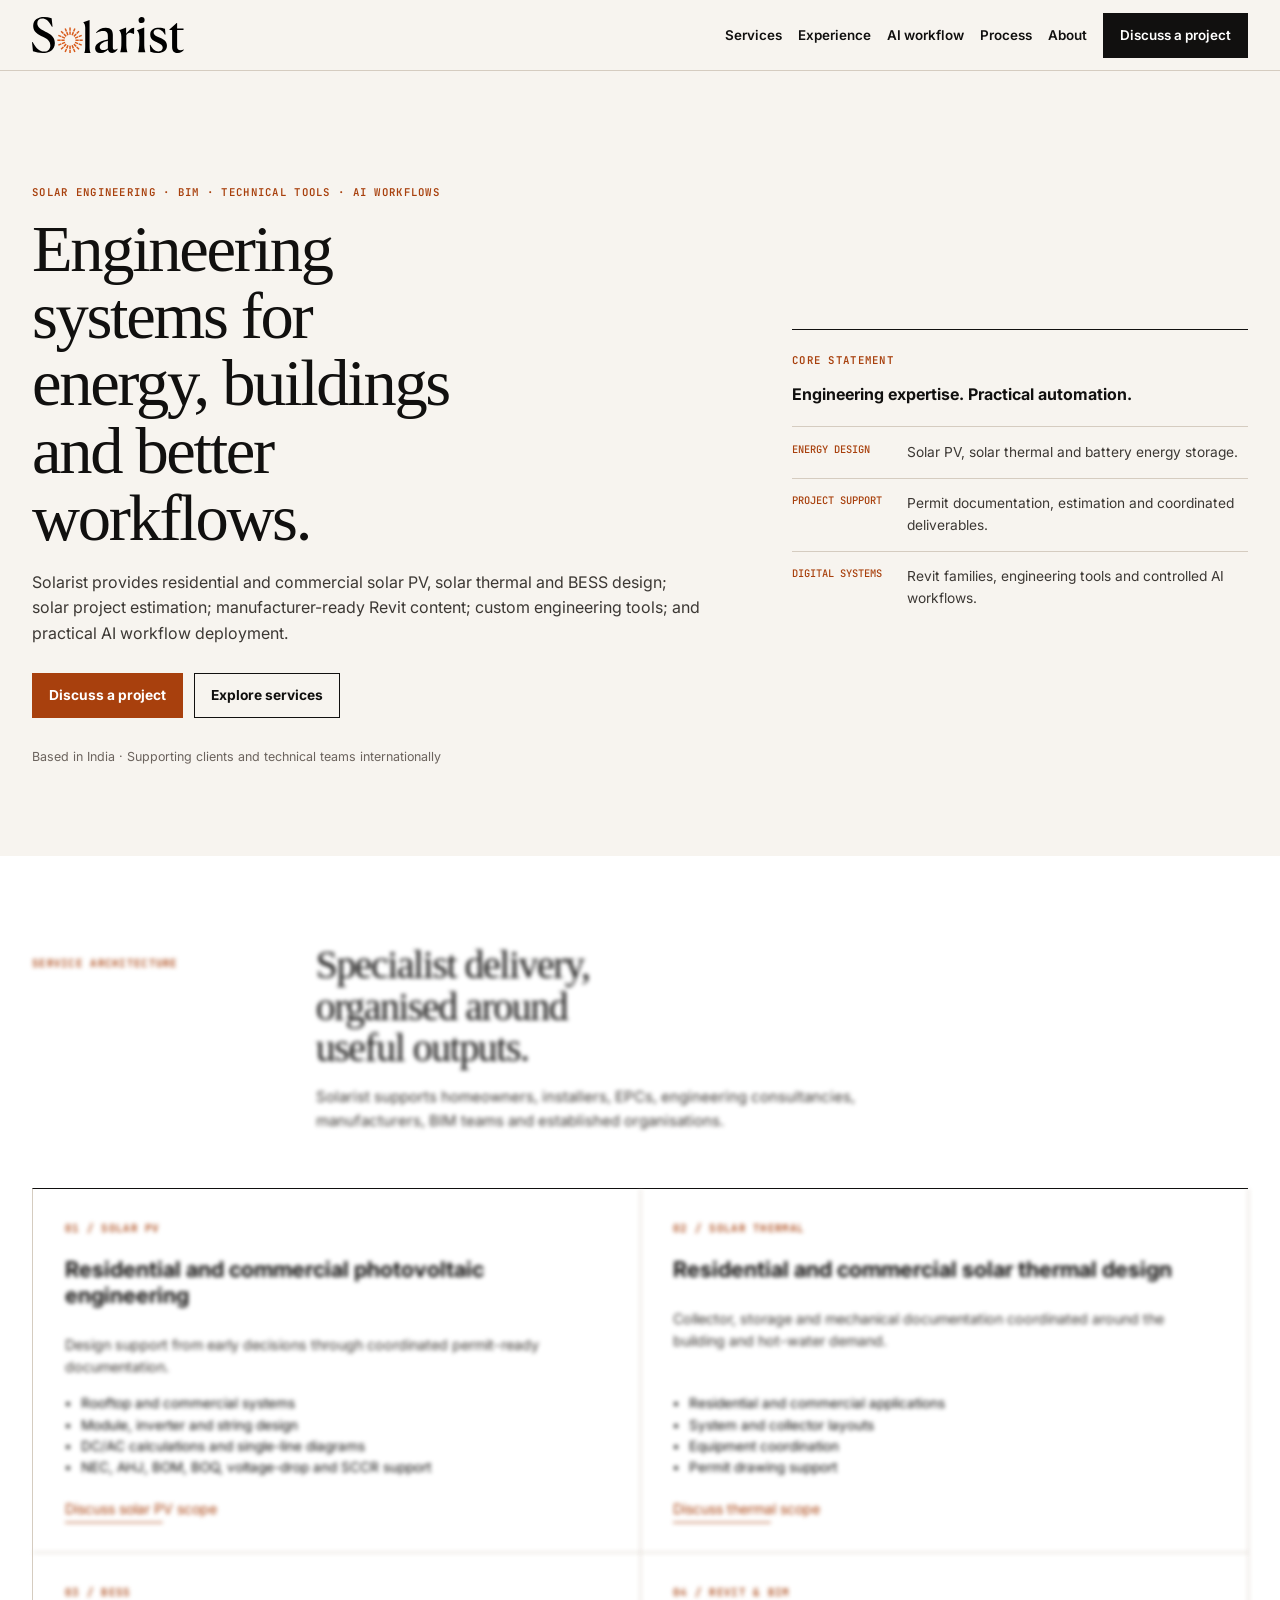
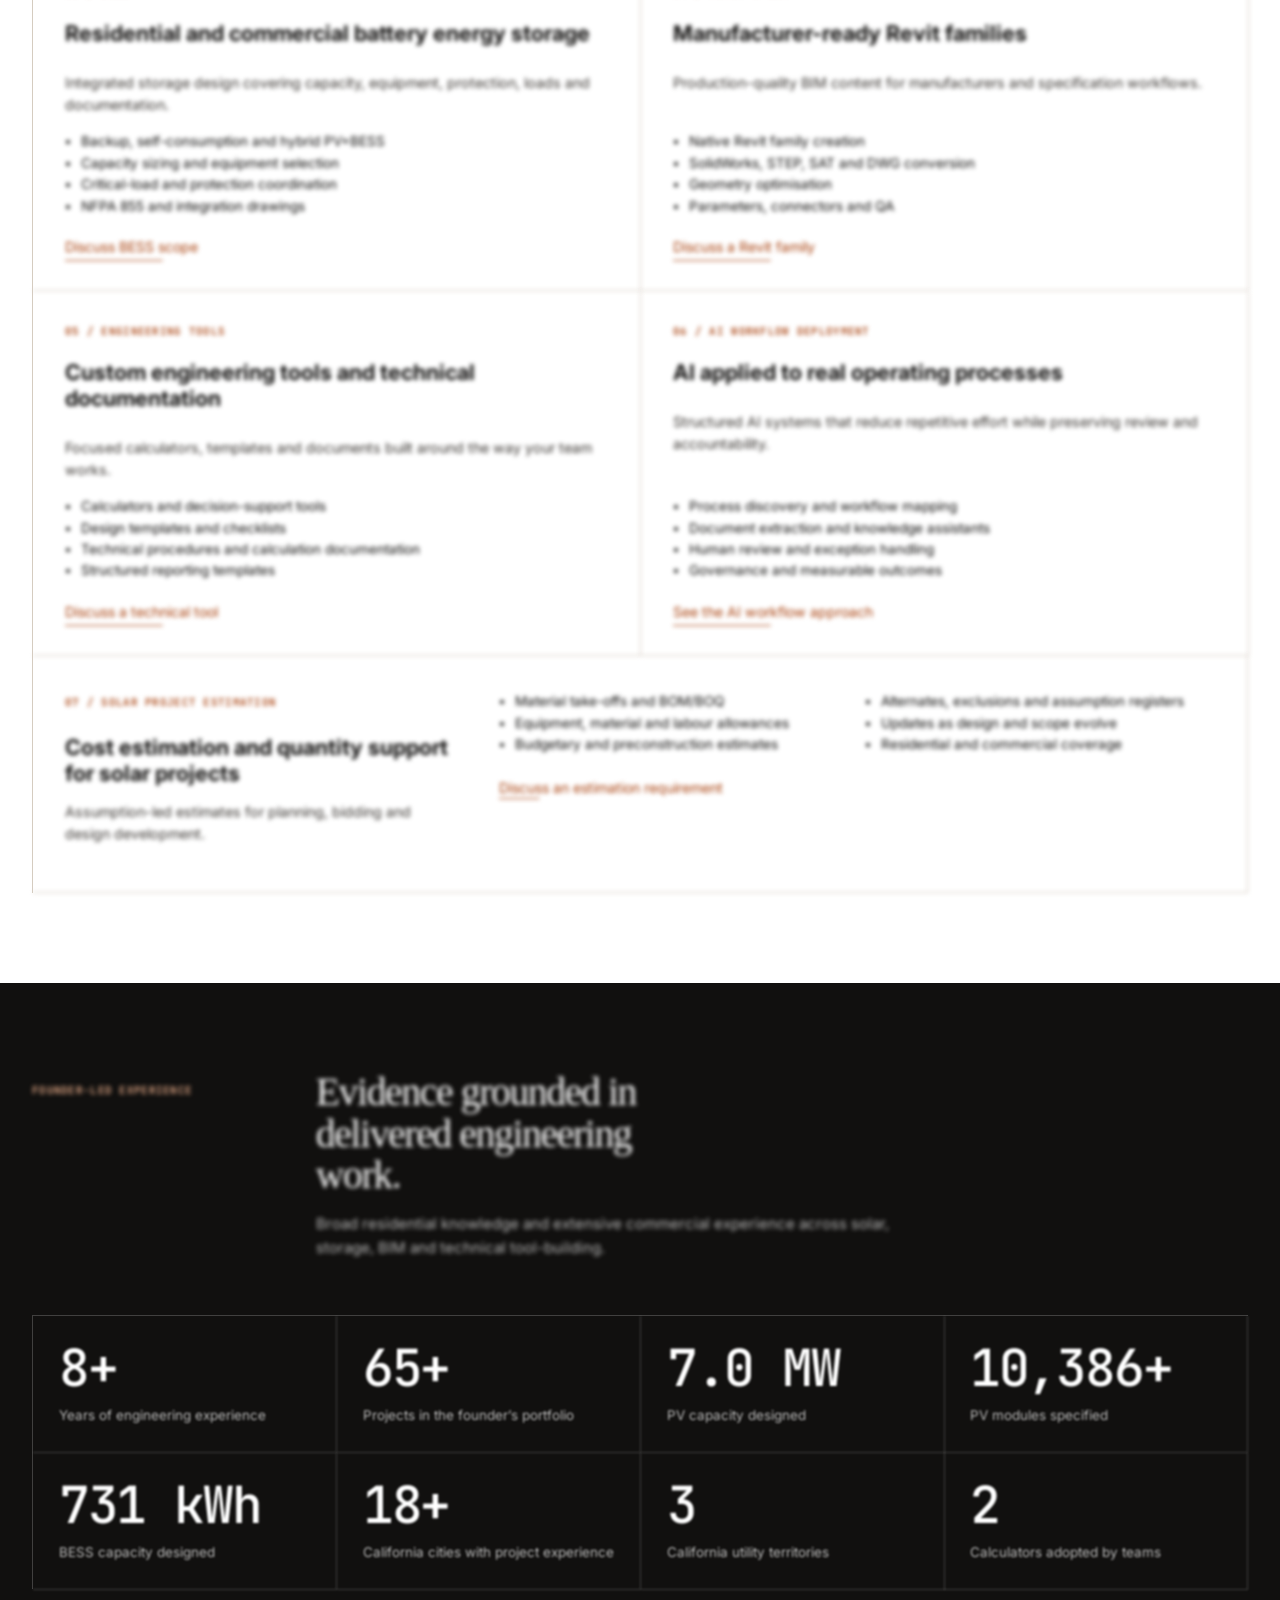
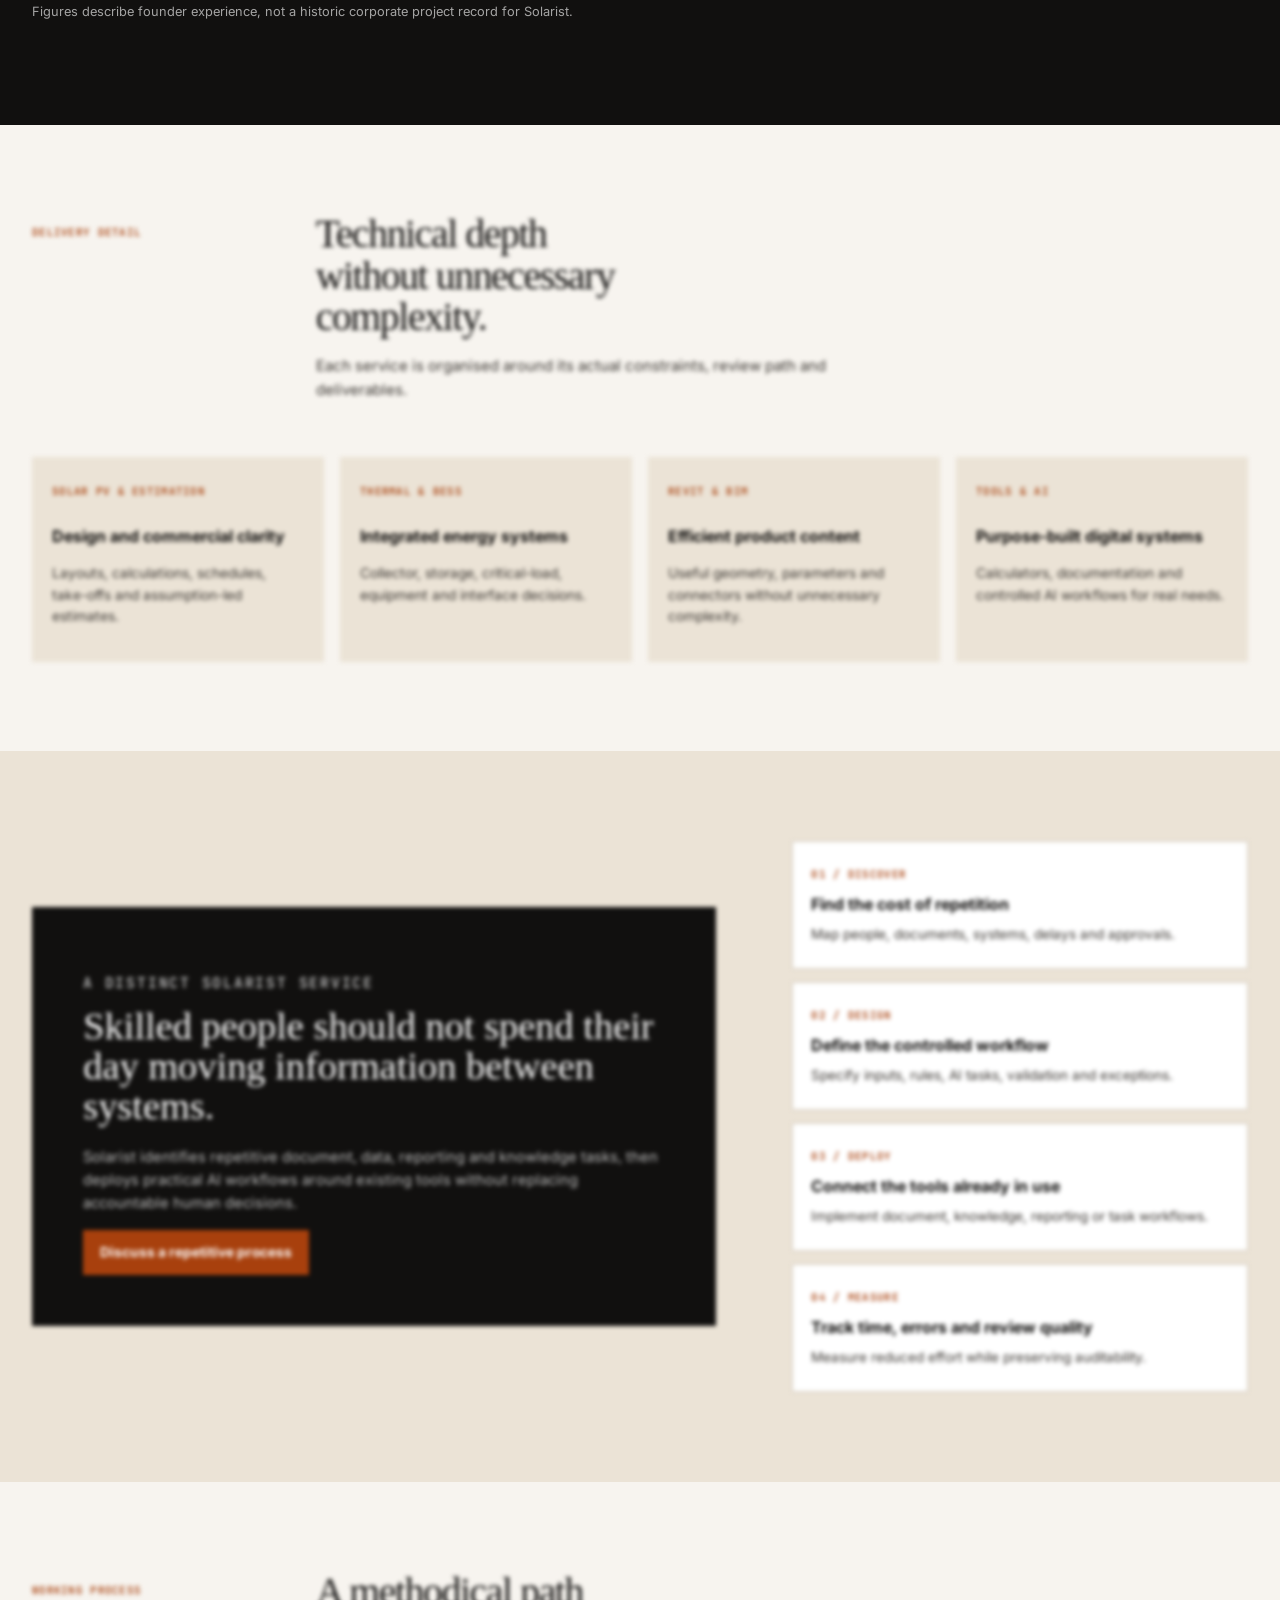
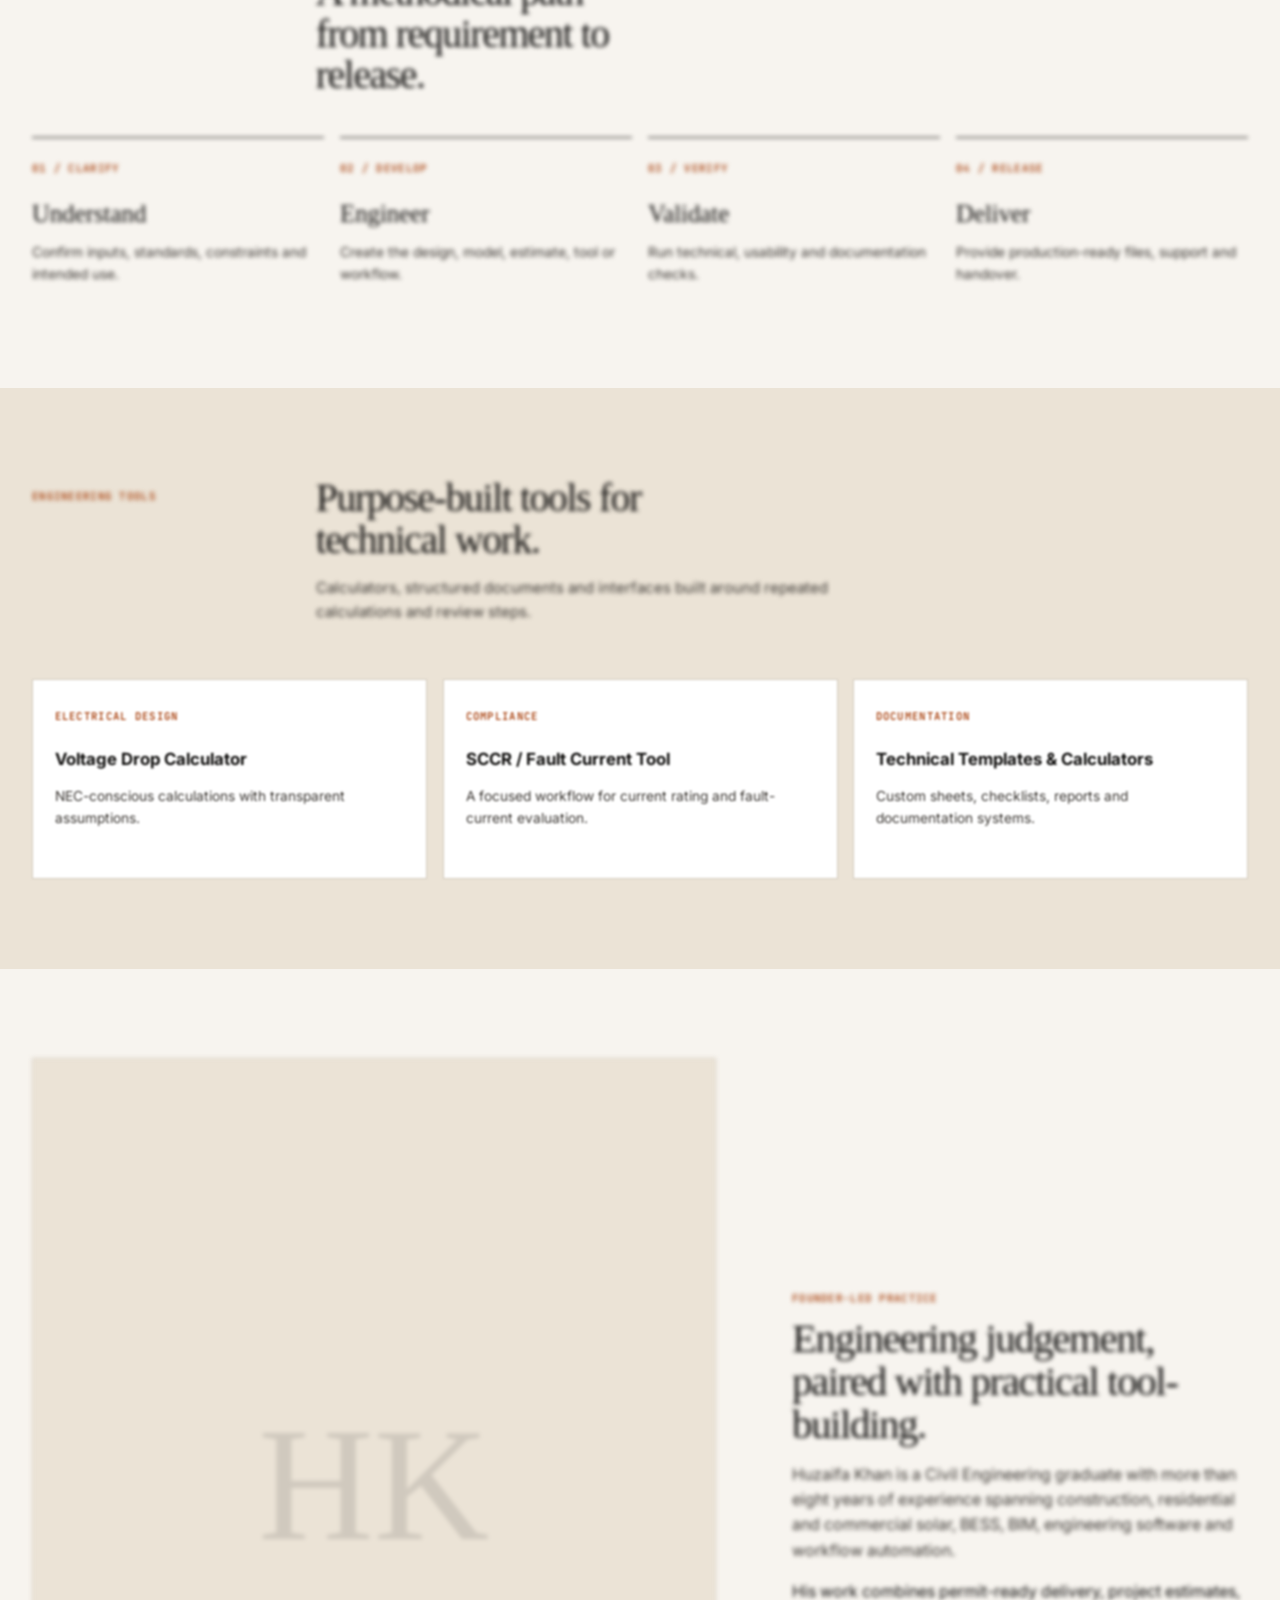
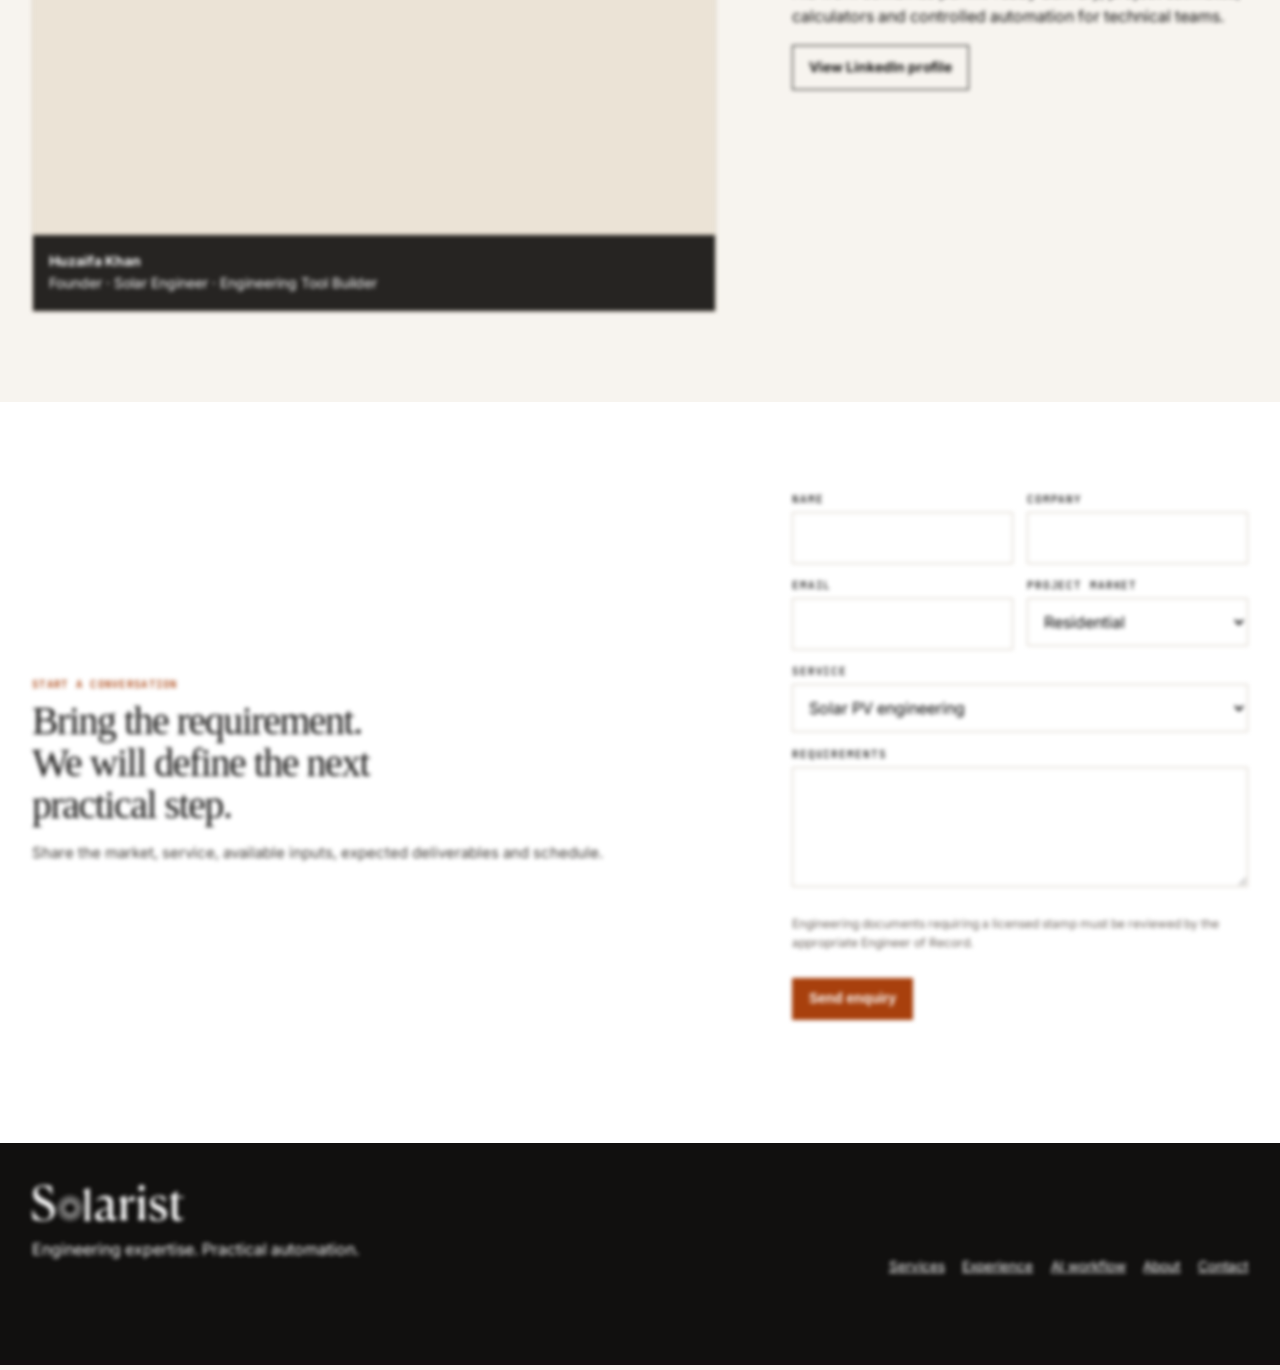
==== index.html @ 1d542c6d "Replace FormSubmit with Google Apps Script mail and logging" ====
<!doctype html><html lang="en"><head><meta charset="utf-8"><meta name="viewport" content="width=device-width,initial-scale=1"><title>Solarist | Solar, BESS, Revit, estimation and AI workflows</title><meta name="description" content="Solar PV, solar thermal and BESS design; solar project estimation; Revit families; engineering tools; and practical AI workflow deployment."><meta name="theme-color" content="#11100f"><link rel="canonical" href="https://solarist.in/"><link rel="icon" href="brand/volume-02/assets/Solarist_Symbol_Micro.svg" type="image/svg+xml"><link rel="stylesheet" href="brand/volume-02/tokens/solarist-tokens.css"><link rel="preconnect" href="https://fonts.googleapis.com"><link rel="preconnect" href="https://fonts.gstatic.com" crossorigin><link href="https://fonts.googleapis.com/css2?family=Inter:wght@400;500;600;700&family=JetBrains+Mono:wght@400;500;600&display=swap" rel="stylesheet"><style>
*{box-sizing:border-box}html{scroll-behavior:smooth;scroll-padding-top:5rem}body{margin:0;background:var(--sol-surface-page);color:var(--sol-text-primary);font:16px/1.58 var(--sol-font-body);-webkit-font-smoothing:antialiased}a{color:inherit}img{display:block;max-width:100%}.shell{width:min(76rem,calc(100% - 3rem));margin:auto}.skip{position:fixed;top:-5rem;left:1rem;background:#11100f;color:#fff;padding:.7rem 1rem;z-index:999}.skip:focus{top:1rem}.site-header{position:sticky;top:0;z-index:10;background:rgb(247 244 239/.95);backdrop-filter:blur(10px);border-bottom:1px solid var(--sol-border-subtle)}.nav{min-height:4.4rem;display:flex;align-items:center;justify-content:space-between;gap:1rem}.brand img,.footer-logo{width:9.5rem}.nav-links{display:flex;align-items:center;gap:1rem}.nav-links a{text-decoration:none;font-size:.84rem;font-weight:600}.menu{display:none;background:transparent;border:1px solid var(--sol-border-subtle);padding:.55rem .8rem}.button{display:inline-flex;align-items:center;justify-content:center;min-height:2.6rem;padding:.67rem 1rem;border:1px solid #11100f;text-decoration:none;font-size:.86rem;font-weight:700}.primary{background:#11100f;color:#fff}.accent{background:var(--sol-action-accent);border-color:var(--sol-action-accent);color:#fff}.eyebrow,.kicker,.meta{font:600 .67rem var(--sol-font-data);letter-spacing:.12em;text-transform:uppercase;color:var(--sol-text-accent)}h1,.title,.display{font-family:var(--sol-font-display);font-weight:400;letter-spacing:-.035em}.hero{padding:clamp(4.8rem,8vw,7rem) 0 clamp(3.8rem,6vw,5.5rem)}.grid2{display:grid;grid-template-columns:1.2fr .8fr;gap:clamp(2.5rem,6vw,5.5rem);align-items:center}h1{font-size:clamp(2.6rem,5.2vw,4.2rem);line-height:1.01;max-width:13ch;margin:1rem 0 1.2rem}.lead{font-size:clamp(1rem,1.2vw,1.12rem);color:var(--sol-text-secondary);max-width:67ch}.actions{display:flex;gap:.7rem;flex-wrap:wrap;margin-top:1.7rem}.location{margin-top:1.8rem;color:var(--sol-text-muted);font-size:.78rem}.hero-note{border-top:1px solid #11100f;padding-top:1rem}.hero-note>strong{display:block;margin:.65rem 0 1.2rem}.cap-row{display:grid;grid-template-columns:6.2rem 1fr;gap:1rem;padding:.9rem 0;border-top:1px solid var(--sol-border-subtle)}.cap-row span{font:500 .65rem var(--sol-font-data);text-transform:uppercase;color:var(--sol-text-accent)}.cap-row p{margin:0;color:var(--sol-text-secondary);font-size:.86rem}section{padding:clamp(4rem,7vw,6.3rem) 0}.section-head{display:grid;grid-template-columns:.27fr 1fr;gap:2rem;margin-bottom:2.5rem}.title{font-size:clamp(1.9rem,3.1vw,2.65rem);line-height:1.05;max-width:17ch;margin:0}.section-copy{color:var(--sol-text-secondary);max-width:66ch;font-size:.94rem}.services,.contact{background:#fff}.service-grid{display:grid;grid-template-columns:repeat(2,1fr);border-top:1px solid #11100f;border-left:1px solid var(--sol-border-subtle)}.card{padding:clamp(1.4rem,3vw,2rem);border-right:1px solid var(--sol-border-subtle);border-bottom:1px solid var(--sol-border-subtle);display:flex;flex-direction:column;min-height:19rem}.card h3{font-size:clamp(1.12rem,1.7vw,1.35rem);line-height:1.2;margin:1.35rem 0 .7rem}.card p{color:var(--sol-text-secondary);font-size:.89rem}.card ul{padding-left:1rem;margin:auto 0 1.2rem;font-size:.85rem}.wide{grid-column:1/-1;min-height:0;display:grid;grid-template-columns:.7fr 1.3fr;gap:3rem}.wide ul{columns:2;column-gap:2rem;margin:.2rem 0 1.2rem}.text-link{color:var(--sol-text-accent);font-size:.88rem}.proof{background:#11100f;color:#fff}.proof .section-copy{color:rgb(255 255 255/.7)}.proof .kicker{color:#f0b28e}.metrics{display:grid;grid-template-columns:repeat(4,1fr);border-top:1px solid rgb(255 255 255/.2);border-left:1px solid rgb(255 255 255/.2)}.metric{padding:1.6rem;border-right:1px solid rgb(255 255 255/.2);border-bottom:1px solid rgb(255 255 255/.2)}.metric strong{display:block;font:500 clamp(1.8rem,4vw,3.35rem)/1 var(--sol-font-data);font-variant-numeric:tabular-nums;letter-spacing:-.04em}.metric span{display:block;margin-top:.75rem;color:rgb(255 255 255/.7);font-size:.84rem}.proof-note{color:rgb(255 255 255/.62);font-size:.8rem}.four,.process,.tools-grid{display:grid;grid-template-columns:repeat(4,1fr);gap:1rem}.panel{background:var(--sol-surface-warm);padding:1.25rem;min-height:12rem}.panel h3{font-size:1rem;margin:1.35rem 0 .55rem}.panel p,.step p,.tool p{color:var(--sol-text-secondary);font-size:.86rem}.automation{background:var(--sol-surface-warm)}.problem{background:#11100f;color:#fff;padding:clamp(2rem,4vw,3.4rem)}.problem h2{font:400 clamp(1.85rem,3vw,2.55rem)/1.04 var(--sol-font-display);margin:.7rem 0 1.2rem}.problem p{color:rgb(255 255 255/.72);font-size:.92rem}.ai-list{display:grid;gap:.8rem}.ai{background:#fff;border:1px solid var(--sol-border-subtle);padding:1.15rem}.ai h3{font-size:1rem;margin:.4rem 0}.ai p{margin:.3rem 0;color:var(--sol-text-secondary);font-size:.85rem}.step{border-top:1px solid #11100f;padding-top:1rem}.step h3{font:400 1.55rem var(--sol-font-display);margin:1.3rem 0 .4rem}.tools{background:var(--sol-surface-warm)}.tools-grid{grid-template-columns:repeat(3,1fr)}.tool{background:#fff;border:1px solid var(--sol-border-subtle);padding:1.35rem;min-height:12.5rem}.tool h3{font-size:1.05rem;margin:1.2rem 0 .55rem}.portrait{aspect-ratio:4/5;background:var(--sol-surface-warm);border:1px solid var(--sol-border-subtle);position:relative;display:grid;place-items:center}.portrait-mark{font:400 clamp(5rem,14vw,10rem) var(--sol-font-display);color:rgb(17 16 15/.12)}.portrait-overlay{position:absolute;inset:auto 0 0;background:rgb(17 16 15/.9);color:#fff;padding:1rem;font-size:.87rem}.display{font-size:clamp(2rem,3.2vw,2.8rem);line-height:1.05;margin:.75rem 0 1rem}form{display:grid;grid-template-columns:repeat(2,1fr);gap:.9rem}.field{display:flex;flex-direction:column;gap:.4rem}.full{grid-column:1/-1}label{font:500 .68rem var(--sol-font-data);text-transform:uppercase;letter-spacing:.08em}input,select,textarea{font:inherit;width:100%;border:1px solid var(--sol-border-subtle);background:#fff;padding:.75rem}textarea{min-height:7.5rem;resize:vertical}.form-note{grid-column:1/-1;color:var(--sol-text-muted);font-size:.76rem}.submit{grid-column:1/-1;justify-self:start}footer{background:#11100f;color:#fff;padding:2.6rem 0 1.6rem}.footer-grid{display:grid;grid-template-columns:1fr auto;gap:2rem;align-items:end}.footer-logo{filter:brightness(0) invert(1)}.footer-links{display:flex;gap:1.1rem;flex-wrap:wrap;font-size:.85rem}.footer-bottom{display:flex;justify-content:space-between;gap:1rem;flex-wrap:wrap;margin-top:1.6rem;padding-top:1rem;border-top:1px solid rgb(255 255 255/.2);color:rgb(255 255 255/.58);font-size:.76rem}
@media(max-width:64rem){.grid2{grid-template-columns:1fr}.metrics,.four{grid-template-columns:repeat(2,1fr)}}@media(max-width:48rem){.shell{width:calc(100% - 2rem)}.menu{display:block}.nav-links{display:none;position:absolute;top:100%;left:0;right:0;background:var(--sol-surface-page);padding:1rem;flex-direction:column;align-items:stretch;border-bottom:1px solid var(--sol-border-subtle)}.site-header.open .nav-links{display:flex}.hero{padding:4rem 0 3.5rem}h1{font-size:clamp(2.3rem,11vw,3.05rem)}.cap-row{grid-template-columns:1fr;gap:.25rem}section{padding:3.8rem 0}.section-head,.service-grid,.metrics,.four,.process,.tools-grid,form{grid-template-columns:1fr}.section-head{gap:.7rem;margin-bottom:1.8rem}.card{min-height:0}.wide{grid-column:auto;display:flex;gap:0}.wide ul{columns:1}.full,.form-note,.submit{grid-column:auto}.footer-grid{grid-template-columns:1fr}.footer-bottom{display:block}.footer-bottom span{display:block;margin-top:.3rem}}@media(prefers-reduced-motion:reduce){html{scroll-behavior:auto}}
</style><script type="application/ld+json">{"@context":"https://schema.org","@type":"ProfessionalService","name":"Solarist","url":"https://solarist.in/","description":"Solar PV, solar thermal and BESS engineering; solar project estimation; Revit content; engineering tools; and AI workflow deployment.","founder":{"@type":"Person","name":"Huzaifa Khan"},"areaServed":"International"}</script>
<style id="solarist-motion-v1">
:root{
  --sol-motion-duration:760ms;
  --sol-motion-distance:30px;
  --sol-motion-ease:cubic-bezier(.2,.72,.28,1);
}
.motion-reveal{
  opacity:0;
  transform:translate3d(0,var(--sol-motion-distance),0);
  filter:blur(2px);
  transition:
    opacity var(--sol-motion-duration) var(--sol-motion-ease),
    transform var(--sol-motion-duration) var(--sol-motion-ease),
    filter calc(var(--sol-motion-duration) * .8) var(--sol-motion-ease);
  transition-delay:calc(var(--motion-index,0) * 65ms);
  will-change:opacity,transform,filter;
}
.motion-reveal[data-motion="left"]{transform:translate3d(calc(var(--sol-motion-distance) * -1),0,0)}
.motion-reveal[data-motion="right"]{transform:translate3d(var(--sol-motion-distance),0,0)}
.motion-reveal[data-motion="scale"]{transform:scale(.965);filter:blur(1px)}
.motion-reveal[data-motion="fade"]{transform:none;filter:none}
.motion-reveal.is-inview{opacity:1;transform:none;filter:none}

.site-header{
  transition:background-color 320ms ease,border-color 320ms ease,box-shadow 320ms ease;
}
.site-header.is-scrolled{
  background:rgb(247 244 239/.985);
  box-shadow:0 10px 30px rgb(17 16 15/.055);
}

.card,.panel,.ai,.step,.tool,.metric,.hero-note,.portrait{
  transition:
    transform 360ms var(--sol-motion-ease),
    box-shadow 360ms var(--sol-motion-ease),
    border-color 360ms ease,
    background-color 360ms ease;
}
.card,.panel,.ai,.tool,.portrait{position:relative;overflow:hidden}
.card::before,.panel::before,.ai::before,.tool::before{
  content:"";
  position:absolute;
  top:0;left:0;
  width:100%;height:2px;
  background:var(--sol-action-accent);
  transform:scaleX(0);
  transform-origin:left;
  transition:transform 360ms var(--sol-motion-ease);
}

.button{
  transition:transform 220ms ease,box-shadow 220ms ease,background-color 220ms ease,border-color 220ms ease;
}
.text-link{
  position:relative;
  text-decoration:none;
}
.text-link::after{
  content:"";
  position:absolute;
  left:0;bottom:-.18rem;
  width:100%;height:1px;
  background:currentColor;
  transform:scaleX(.18);
  transform-origin:left;
  transition:transform 260ms ease;
}

.portrait-overlay{
  transition:transform 420ms var(--sol-motion-ease),background-color 320ms ease;
}

@media (hover:hover) and (pointer:fine){
  .card:hover,.panel:hover,.ai:hover,.tool:hover{
    transform:translateY(-6px);
    box-shadow:0 18px 44px rgb(17 16 15/.09);
    border-color:rgb(168 64 13/.35);
  }
  .metric:hover{transform:translateY(-4px);background:rgb(255 255 255/.035)}
  .card:hover::before,.panel:hover::before,.ai:hover::before,.tool:hover::before{transform:scaleX(1)}
  .button:hover{transform:translateY(-2px);box-shadow:0 10px 24px rgb(17 16 15/.12)}
  .text-link:hover::after{transform:scaleX(1)}
  .portrait:hover .portrait-overlay{transform:translateY(-4px);background:rgb(17 16 15/.96)}
}

@media (max-width:48rem){
  :root{
    --sol-motion-duration:620ms;
    --sol-motion-distance:18px;
  }
  .motion-reveal{transition-delay:calc(var(--motion-index,0) * 38ms);filter:none}
  .card,.panel,.ai,.tool,.metric{will-change:auto}
}

@media (prefers-reduced-motion:reduce){
  .motion-reveal,.motion-reveal[data-motion]{
    opacity:1!important;
    transform:none!important;
    filter:none!important;
    transition:none!important;
  }
  .card,.panel,.ai,.step,.tool,.metric,.button,.portrait,.portrait-overlay,.site-header{
    transition:none!important;
  }
}
</style>


<style id="solarist-apps-script-form-style">
/* SOLARIST_APPS_SCRIPT_FORM_V1 */
.submission-sink{position:fixed;width:1px;height:1px;border:0;clip:rect(0 0 0 0);clip-path:inset(50%);overflow:hidden;white-space:nowrap}
.enquiry-confirmation{position:fixed;inset:0;z-index:1000;display:grid;place-items:center;padding:1.25rem;background:rgb(17 16 15/.64);backdrop-filter:blur(8px);opacity:0;visibility:hidden;transition:opacity 260ms ease,visibility 0s linear 260ms}
.enquiry-confirmation.is-open{opacity:1;visibility:visible;transition:opacity 260ms ease,visibility 0s linear 0s}
.enquiry-confirmation-card{width:min(31rem,100%);background:var(--sol-surface-page);border:1px solid var(--sol-border-subtle);padding:clamp(1.6rem,5vw,2.4rem);box-shadow:0 28px 80px rgb(17 16 15/.22);transform:translateY(16px) scale(.985);transition:transform 320ms cubic-bezier(.2,.72,.28,1)}
.enquiry-confirmation.is-open .enquiry-confirmation-card{transform:translateY(0) scale(1)}
.enquiry-confirmation-mark{display:grid;place-items:center;width:2.5rem;height:2.5rem;margin-bottom:1.2rem;border:1px solid var(--sol-action-accent);color:var(--sol-text-accent);font:600 1rem var(--sol-font-data)}
.enquiry-confirmation h2{font:400 clamp(1.7rem,4vw,2.25rem)/1.08 var(--sol-font-display);margin:0 0 .8rem;letter-spacing:-.03em}
.enquiry-confirmation p{margin:0 0 1.4rem;color:var(--sol-text-secondary);font-size:.94rem}
.enquiry-confirmation .button{cursor:pointer}
.form-submit-state{display:block;grid-column:1/-1;min-height:1.2rem;margin:0;color:var(--sol-text-muted);font-size:.78rem}
@media(prefers-reduced-motion:reduce){.enquiry-confirmation,.enquiry-confirmation-card{transition:none!important}}
</style>
</head><body><a class="skip" href="#main">Skip to content</a><header class="site-header" id="header"><div class="shell nav"><a class="brand" href="#top" aria-label="Solarist home"><img src="brand/volume-02/assets/Solarist_Logo_Primary.svg" alt="Solarist"></a><button class="menu" id="menu" aria-expanded="false" aria-controls="navigation">Menu</button><nav class="nav-links" id="navigation" aria-label="Primary"><a href="#services">Services</a><a href="#experience">Experience</a><a href="#automation">AI workflow</a><a href="#process">Process</a><a href="#about">About</a><a class="button primary" href="#contact">Discuss a project</a></nav></div></header><main id="main"><section class="hero" id="top"><div class="shell grid2"><div><p class="eyebrow">Solar engineering · BIM · Technical tools · AI workflows</p><h1>Engineering systems for energy, buildings and better workflows.</h1><p class="lead">Solarist provides residential and commercial solar PV, solar thermal and BESS design; solar project estimation; manufacturer-ready Revit content; custom engineering tools; and practical AI workflow deployment.</p><div class="actions"><a class="button accent" href="#contact">Discuss a project</a><a class="button" href="#services">Explore services</a></div><p class="location">Based in India · Supporting clients and technical teams internationally</p></div><aside class="hero-note"><span class="meta">Core statement</span><strong>Engineering expertise. Practical automation.</strong><div class="cap-row"><span>Energy design</span><p>Solar PV, solar thermal and battery energy storage.</p></div><div class="cap-row"><span>Project support</span><p>Permit documentation, estimation and coordinated deliverables.</p></div><div class="cap-row"><span>Digital systems</span><p>Revit families, engineering tools and controlled AI workflows.</p></div></aside></div></section><section class="services" id="services"><div class="shell"><div class="section-head"><p class="kicker">Service architecture</p><div><h2 class="title">Specialist delivery, organised around useful outputs.</h2><p class="section-copy">Solarist supports homeowners, installers, EPCs, engineering consultancies, manufacturers, BIM teams and established organisations.</p></div></div><div class="service-grid"><article class="card"><span class="meta">01 / Solar PV</span><h3>Residential and commercial photovoltaic engineering</h3><p>Design support from early decisions through coordinated permit-ready documentation.</p><ul><li>Rooftop and commercial systems</li><li>Module, inverter and string design</li><li>DC/AC calculations and single-line diagrams</li><li>NEC, AHJ, BOM, BOQ, voltage-drop and SCCR support</li></ul><a class="text-link" href="#contact">Discuss solar PV scope</a></article><article class="card"><span class="meta">02 / Solar Thermal</span><h3>Residential and commercial solar thermal design</h3><p>Collector, storage and mechanical documentation coordinated around the building and hot-water demand.</p><ul><li>Residential and commercial applications</li><li>System and collector layouts</li><li>Equipment coordination</li><li>Permit drawing support</li></ul><a class="text-link" href="#contact">Discuss thermal scope</a></article><article class="card"><span class="meta">03 / BESS</span><h3>Residential and commercial battery energy storage</h3><p>Integrated storage design covering capacity, equipment, protection, loads and documentation.</p><ul><li>Backup, self-consumption and hybrid PV+BESS</li><li>Capacity sizing and equipment selection</li><li>Critical-load and protection coordination</li><li>NFPA 855 and integration drawings</li></ul><a class="text-link" href="#contact">Discuss BESS scope</a></article><article class="card"><span class="meta">04 / Revit &amp; BIM</span><h3>Manufacturer-ready Revit families</h3><p>Production-quality BIM content for manufacturers and specification workflows.</p><ul><li>Native Revit family creation</li><li>SolidWorks, STEP, SAT and DWG conversion</li><li>Geometry optimisation</li><li>Parameters, connectors and QA</li></ul><a class="text-link" href="#contact">Discuss a Revit family</a></article><article class="card"><span class="meta">05 / Engineering Tools</span><h3>Custom engineering tools and technical documentation</h3><p>Focused calculators, templates and documents built around the way your team works.</p><ul><li>Calculators and decision-support tools</li><li>Design templates and checklists</li><li>Technical procedures and calculation documentation</li><li>Structured reporting templates</li></ul><a class="text-link" href="#contact">Discuss a technical tool</a></article><article class="card"><span class="meta">06 / AI Workflow Deployment</span><h3>AI applied to real operating processes</h3><p>Structured AI systems that reduce repetitive effort while preserving review and accountability.</p><ul><li>Process discovery and workflow mapping</li><li>Document extraction and knowledge assistants</li><li>Human review and exception handling</li><li>Governance and measurable outcomes</li></ul><a class="text-link" href="#automation">See the AI workflow approach</a></article><article class="card wide"><div><span class="meta">07 / Solar Project Estimation</span><h3>Cost estimation and quantity support for solar projects</h3><p>Assumption-led estimates for planning, bidding and design development.</p></div><div><ul><li>Material take-offs and BOM/BOQ</li><li>Equipment, material and labour allowances</li><li>Budgetary and preconstruction estimates</li><li>Alternates, exclusions and assumption registers</li><li>Updates as design and scope evolve</li><li>Residential and commercial coverage</li></ul><a class="text-link" href="#contact">Discuss an estimation requirement</a></div></article></div></div></section><section class="proof" id="experience"><div class="shell"><div class="section-head"><p class="kicker">Founder-led experience</p><div><h2 class="title">Evidence grounded in delivered engineering work.</h2><p class="section-copy">Broad residential knowledge and extensive commercial experience across solar, storage, BIM and technical tool-building.</p></div></div><div class="metrics" id="metrics"><div class="metric"><strong data-count="8" data-suffix="+">8+</strong><span>Years of engineering experience</span></div><div class="metric"><strong data-count="65" data-suffix="+">65+</strong><span>Projects in the founder’s portfolio</span></div><div class="metric"><strong data-count="7.1" data-decimals="1" data-suffix=" MW">7.1 MW</strong><span>PV capacity designed</span></div><div class="metric"><strong data-count="10875" data-group="true" data-suffix="+">10,875+</strong><span>PV modules specified</span></div><div class="metric"><strong data-count="800" data-group="true" data-suffix=" kWh">800 kWh</strong><span>BESS capacity designed</span></div><div class="metric"><strong data-count="20" data-suffix="+">20+</strong><span>California cities with project experience</span></div><div class="metric"><strong data-count="4">4</strong><span>California utility territories</span></div><div class="metric"><strong data-count="3">3</strong><span>Calculators adopted by teams</span></div></div><p class="proof-note">Figures describe founder experience, not a historic corporate project record for Solarist.</p></div></section><section><div class="shell"><div class="section-head"><p class="kicker">Delivery detail</p><div><h2 class="title">Technical depth without unnecessary complexity.</h2><p class="section-copy">Each service is organised around its actual constraints, review path and deliverables.</p></div></div><div class="four"><article class="panel"><span class="meta">Solar PV &amp; estimation</span><h3>Design and commercial clarity</h3><p>Layouts, calculations, schedules, take-offs and assumption-led estimates.</p></article><article class="panel"><span class="meta">Thermal &amp; BESS</span><h3>Integrated energy systems</h3><p>Collector, storage, critical-load, equipment and interface decisions.</p></article><article class="panel"><span class="meta">Revit &amp; BIM</span><h3>Efficient product content</h3><p>Useful geometry, parameters and connectors without unnecessary complexity.</p></article><article class="panel"><span class="meta">Tools &amp; AI</span><h3>Purpose-built digital systems</h3><p>Calculators, documentation and controlled AI workflows for real needs.</p></article></div></div></section><section class="automation" id="automation"><div class="shell grid2"><div class="problem"><p class="kicker">A distinct Solarist service</p><h2>Skilled people should not spend their day moving information between systems.</h2><p>Solarist identifies repetitive document, data, reporting and knowledge tasks, then deploys practical AI workflows around existing tools without replacing accountable human decisions.</p><a class="button accent" href="#contact">Discuss a repetitive process</a></div><div class="ai-list"><article class="ai"><span class="meta">01 / Discover</span><h3>Find the cost of repetition</h3><p>Map people, documents, systems, delays and approvals.</p></article><article class="ai"><span class="meta">02 / Design</span><h3>Define the controlled workflow</h3><p>Specify inputs, rules, AI tasks, validation and exceptions.</p></article><article class="ai"><span class="meta">03 / Deploy</span><h3>Connect the tools already in use</h3><p>Implement document, knowledge, reporting or task workflows.</p></article><article class="ai"><span class="meta">04 / Measure</span><h3>Track time, errors and review quality</h3><p>Measure reduced effort while preserving auditability.</p></article></div></div></section><section id="process"><div class="shell"><div class="section-head"><p class="kicker">Working process</p><div><h2 class="title">A methodical path from requirement to release.</h2></div></div><div class="process"><article class="step"><span class="meta">01 / Clarify</span><h3>Understand</h3><p>Confirm inputs, standards, constraints and intended use.</p></article><article class="step"><span class="meta">02 / Develop</span><h3>Engineer</h3><p>Create the design, model, estimate, tool or workflow.</p></article><article class="step"><span class="meta">03 / Verify</span><h3>Validate</h3><p>Run technical, usability and documentation checks.</p></article><article class="step"><span class="meta">04 / Release</span><h3>Deliver</h3><p>Provide production-ready files, support and handover.</p></article></div></div></section><section class="tools" id="tools"><div class="shell"><div class="section-head"><p class="kicker">Engineering tools</p><div><h2 class="title">Purpose-built tools for technical work.</h2><p class="section-copy">Calculators, structured documents and interfaces built around repeated calculations and review steps.</p></div></div><div class="tools-grid"><article class="tool"><span class="meta">Electrical design</span><h3>Voltage Drop Calculator</h3><p>NEC-conscious calculations with transparent assumptions.</p></article><article class="tool"><span class="meta">Compliance</span><h3>SCCR / Fault Current Tool</h3><p>A focused workflow for current rating and fault-current evaluation.</p></article><article class="tool"><span class="meta">Documentation</span><h3>Technical Templates &amp; Calculators</h3><p>Custom sheets, checklists, reports and documentation systems.</p></article></div></div></section><section id="about"><div class="shell grid2"><div class="portrait" tabindex="0"><div class="portrait-mark" aria-hidden="true">HK</div><div class="portrait-overlay"><strong>Huzaifa Khan</strong><br>Founder · Solar Engineer · Engineering Tool Builder</div></div><div><p class="kicker">Founder-led practice</p><h2 class="display">Engineering judgement, paired with practical tool-building.</h2><p class="lead">Huzaifa Khan is a Civil Engineering graduate with more than eight years of experience spanning construction, residential and commercial solar, BESS, BIM, engineering software and workflow automation.</p><p>His work combines permit-ready delivery, project estimates, calculators and controlled automation for technical teams.</p><a class="button" href="https://www.linkedin.com/in/huzaifarjkhan/" target="_blank" rel="noopener noreferrer">View LinkedIn profile</a></div></div></section><section class="contact" id="contact"><div class="shell grid2"><div><p class="kicker">Start a conversation</p><h2 class="title">Bring the requirement. We will define the next practical step.</h2><p class="section-copy">Share the market, service, available inputs, expected deliverables and schedule.</p></div><form id="solaristEnquiryForm" action="https://script.google.com/macros/s/AKfycbz2QghMUkVE-aLRTAjIxoGC-xHk0ArBqOP9a52XqDblG6EVhKaMXDXP1Sf1y2fpfgR3/exec" method="POST" target="solaristSheetSink"><input type="hidden" name="source_url" id="formSourceUrl" value=""><input type="text" name="_honey" tabindex="-1" autocomplete="off" aria-hidden="true" style="position:absolute;left:-9999px;width:1px;height:1px;opacity:0"><div class="field"><label for="name">Name</label><input id="name" name="name" autocomplete="name" required></div><div class="field"><label for="company">Company</label><input id="company" name="company" autocomplete="organization"></div><div class="field"><label for="email">Email</label><input id="email" name="email" type="email" autocomplete="email" required></div><div class="field"><label for="market">Project market</label><select id="market" name="project_market"><option>Residential</option><option>Commercial</option><option>Manufacturer / product</option><option>Internal company workflow</option><option>Not sure yet</option></select></div><div class="field full"><label for="service">Service</label><select id="service" name="service"><option>Solar PV engineering</option><option>Solar thermal design</option><option>BESS engineering</option><option>Revit family / BIM content</option><option>Engineering tools / technical documentation</option><option>AI workflow deployment</option><option>Solar project estimation</option><option>Other technical enquiry</option></select></div><div class="field full"><label for="message">Requirements</label><textarea id="message" name="message" required></textarea></div><p class="form-note">Engineering documents requiring a licensed stamp must be reviewed by the appropriate Engineer of Record.</p><button class="button accent submit" type="submit">Send enquiry</button></form></div></section></main><footer><div class="shell"><div class="footer-grid"><div><img class="footer-logo" src="brand/volume-02/assets/Solarist_Logo_Primary.svg" alt="Solarist"><p>Engineering expertise. Practical automation.</p></div><nav class="footer-links" aria-label="Footer"><a href="#services">Services</a><a href="#experience">Experience</a><a href="#automation">AI workflow</a><a href="#about">About</a><a href="#contact">Contact</a></nav></div><div class="footer-bottom"><span>© 2026 Solarist. Founder-led engineering and automation practice.</span><span>Based in India · Working internationally</span></div></div></footer><script>
const h=document.getElementById('header'),m=document.getElementById('menu'),n=document.getElementById('navigation');m.onclick=()=>{const o=h.classList.toggle('open');m.setAttribute('aria-expanded',o);m.textContent=o?'Close':'Menu'};n.querySelectorAll('a').forEach(a=>a.onclick=()=>{h.classList.remove('open');m.setAttribute('aria-expanded','false');m.textContent='Menu'});const c=[...document.querySelectorAll('[data-count]')],reduced=matchMedia('(prefers-reduced-motion: reduce)').matches;function fmt(e,v){const d=+(e.dataset.decimals||0),g=e.dataset.group==='true',s=e.dataset.suffix||'';e.textContent=new Intl.NumberFormat('en-US',{minimumFractionDigits:d,maximumFractionDigits:d,useGrouping:g}).format(v)+s}function run(e,i){const t=+e.dataset.count,start=performance.now()+i*65,d=1150+Math.min(i,4)*110;fmt(e,0);function f(now){if(now<start)return requestAnimationFrame(f);const p=Math.min((now-start)/d,1),x=1-Math.pow(1-p,3);fmt(e,t*x);p<1?requestAnimationFrame(f):fmt(e,t)}requestAnimationFrame(f)}if(!reduced&&'IntersectionObserver'in window){let done=false,o=new IntersectionObserver(es=>{if(!done&&es.some(e=>e.isIntersecting)){done=true;c.forEach(run);o.disconnect()}},{threshold:.25});o.observe(document.getElementById('metrics'))}
</script>
<script id="solarist-motion-script-v1">
(()=>{
  const reduced=window.matchMedia('(prefers-reduced-motion: reduce)').matches;
  const assigned=new Set();
  const groups=[
    ['.hero .eyebrow,.hero h1,.hero .lead,.hero .actions,.hero .location','up'],
    ['.hero-note','left'],
    ['section .section-head','up'],
    ['.service-grid .card','up'],
    ['.metrics .metric','scale'],
    ['.four .panel','up'],
    ['.automation .problem','left'],
    ['.automation .ai','right'],
    ['.process .step','up'],
    ['.tools-grid .tool','scale'],
    ['#about .portrait','left'],
    ['#about .grid2>div:last-child','right'],
    ['.proof .proof-note','fade'],
      ['#contact .grid2>div:first-child','left'],
      ['.contact .field,.contact .submit,.contact .form-note','up'],
    ['footer .footer-grid,footer .footer-bottom','up']
  ];

  groups.forEach(([selector,motion])=>{
    document.querySelectorAll(selector).forEach((el,index)=>{
      if(assigned.has(el)) return;
      assigned.add(el);
      el.classList.add('motion-reveal');
      el.dataset.motion=motion;
      el.style.setProperty('--motion-index',String(index%6));
    });
  });

  if(reduced){
    assigned.forEach(el=>el.classList.add('is-inview'));
  }else{
    const observer=new IntersectionObserver(entries=>{
      entries.forEach(entry=>{
        if(entry.isIntersecting){
          entry.target.classList.add('is-inview');
        }else{
          entry.target.classList.remove('is-inview');
        }
      });
    },{threshold:.12,rootMargin:'-3% 0px -8% 0px'});
    assigned.forEach(el=>observer.observe(el));
  }

  const header=document.querySelector('.site-header');
  const updateHeader=()=>header?.classList.toggle('is-scrolled',window.scrollY>18);
  updateHeader();
  window.addEventListener('scroll',updateHeader,{passive:true});
})();
</script>


<iframe class="submission-sink" name="solaristSheetSink" id="solaristSheetSink" title="Secure enquiry delivery" aria-hidden="true"></iframe>
<div class="enquiry-confirmation" id="enquiryConfirmation" aria-hidden="true">
  <div class="enquiry-confirmation-card" role="dialog" aria-modal="true" aria-labelledby="enquiryConfirmationTitle" tabindex="-1">
    <div class="enquiry-confirmation-mark" aria-hidden="true">✓</div>
    <h2 id="enquiryConfirmationTitle">Enquiry submitted.</h2>
    <p>Thank you for contacting Solarist. Your details have been received, and we will respond within one to two business days.</p>
    <button class="button primary" type="button" id="enquiryConfirmationClose">Close</button>
  </div>
</div>

<script id="solarist-apps-script-form-script">
(() => {
  const RESPONSE_SOURCE = 'solarist-enquiry-v1';
  const form = document.getElementById('solaristEnquiryForm');
  const sink = document.getElementById('solaristSheetSink');
  const modal = document.getElementById('enquiryConfirmation');
  const modalCard = modal?.querySelector('.enquiry-confirmation-card');
  const closeButton = document.getElementById('enquiryConfirmationClose');
  if (!form || !sink || !modal || !closeButton) return;

  let pending = false;
  let timeoutId = 0;
  let lastFocused = null;
  let submitButton = null;
  let originalLabel = '';

  let state = form.querySelector('.form-submit-state');
  if (!state) {
    state = document.createElement('p');
    state.className = 'form-submit-state';
    state.setAttribute('role', 'status');
    state.setAttribute('aria-live', 'polite');
    form.appendChild(state);
  }

  const restoreButton = () => {
    if (!submitButton) return;
    submitButton.disabled = false;
    submitButton.textContent = originalLabel || 'Send enquiry';
  };

  const openConfirmation = () => {
    lastFocused = document.activeElement;
    modal.classList.add('is-open');
    modal.setAttribute('aria-hidden', 'false');
    document.body.style.overflow = 'hidden';
    window.setTimeout(() => modalCard?.focus(), 60);
  };

  const closeConfirmation = () => {
    modal.classList.remove('is-open');
    modal.setAttribute('aria-hidden', 'true');
    document.body.style.overflow = '';
    lastFocused?.focus?.();
  };

  const failSubmission = message => {
    pending = false;
    window.clearTimeout(timeoutId);
    restoreButton();
    state.textContent = message || 'We could not confirm delivery. Please try again.';
  };

  closeButton.addEventListener('click', closeConfirmation);
  modal.addEventListener('click', event => {
    if (event.target === modal) closeConfirmation();
  });
  document.addEventListener('keydown', event => {
    if (event.key === 'Escape' && modal.classList.contains('is-open')) closeConfirmation();
  });

  window.addEventListener('message', event => {
    if (!pending || event.source !== sink.contentWindow) return;
    const data = event.data;
    if (!data || data.source !== RESPONSE_SOURCE) return;

    if (!data.ok) {
      failSubmission(data.message);
      return;
    }

    pending = false;
    window.clearTimeout(timeoutId);
    form.reset();
    state.textContent = '';
    restoreButton();
    openConfirmation();
  });

  form.addEventListener('submit', event => {
    event.preventDefault();
    if (pending) return;
    if (!form.checkValidity()) {
      form.reportValidity();
      return;
    }

    const honeypot = form.querySelector('[name="_honey"]');
    if (honeypot?.value) return;

    const sourceField = document.getElementById('formSourceUrl');
    if (sourceField) sourceField.value = window.location.href;

    submitButton = form.querySelector('button[type="submit"],input[type="submit"]');
    originalLabel = submitButton?.textContent || '';
    if (submitButton) {
      submitButton.disabled = true;
      submitButton.textContent = 'Sending…';
    }

    pending = true;
    state.textContent = 'Submitting your enquiry…';
    timeoutId = window.setTimeout(() => {
      if (pending) failSubmission('The submission took too long to confirm. Please try again.');
    }, 20000);

    try {
      HTMLFormElement.prototype.submit.call(form);
    } catch (error) {
      console.error('Solarist enquiry submission failed:', error);
      failSubmission('We could not submit the enquiry. Please try again.');
    }
  });
})();
</script>
</body></html>
---- brand/volume-02/tokens/solarist-tokens.css ----
/* Solarist Brand Strategy & Digital System - Volume 02
   Starter implementation tokens. Validate in Figma and production before release. */
:root {
  /* Core palette */
  --sol-color-ink: #11100f;
  --sol-color-ink-700: #3c3834;
  --sol-color-ink-500: #6b635d;
  --sol-color-paper: #ebe3d6;
  --sol-color-canvas: #f7f4ef;
  --sol-color-white: #ffffff;
  --sol-color-line: #d5ccc0;
  --sol-color-sun-display: #d85a1a;
  --sol-color-sun-text: #a8400d;
  --sol-color-ember: #ed7a3f;
  --sol-color-success: #2f6b4f;
  --sol-color-warning: #8a5a00;
  --sol-color-error: #b42318;
  --sol-color-info: #1f5f8b;

  /* Semantic colour roles */
  --sol-text-primary: var(--sol-color-ink);
  --sol-text-secondary: var(--sol-color-ink-700);
  --sol-text-muted: var(--sol-color-ink-500);
  --sol-text-accent: var(--sol-color-sun-text);
  --sol-surface-page: var(--sol-color-canvas);
  --sol-surface-warm: var(--sol-color-paper);
  --sol-surface-raised: var(--sol-color-white);
  --sol-action-primary: var(--sol-color-ink);
  --sol-action-accent: var(--sol-color-sun-text);
  --sol-border-subtle: var(--sol-color-line);
  --sol-focus-ring: var(--sol-color-sun-text);

  /* Typography */
  --sol-font-display: "Canela Deck", Georgia, "Times New Roman", serif;
  --sol-font-body: "Inter", system-ui, -apple-system, "Segoe UI", sans-serif;
  --sol-font-data: "JetBrains Mono", "SFMono-Regular", Consolas, monospace;

  --sol-type-d1: clamp(3.5rem, 7vw, 6rem);
  --sol-type-d2: clamp(2.75rem, 5vw, 4.5rem);
  --sol-type-h1: clamp(2.25rem, 4vw, 3rem);
  --sol-type-h2: clamp(1.75rem, 3vw, 2rem);
  --sol-type-h3: clamp(1.375rem, 2vw, 1.5rem);
  --sol-type-lead: clamp(1.125rem, 1.5vw, 1.25rem);
  --sol-type-body: 1rem;
  --sol-type-small: 0.875rem;
  --sol-type-caption: 0.6875rem;

  --sol-leading-display: 0.98;
  --sol-leading-heading: 1.15;
  --sol-leading-body: 1.6;
  --sol-leading-small: 1.55;
  --sol-leading-caption: 1.4;

  /* Spacing: 4 px base */
  --sol-space-1: 0.25rem;
  --sol-space-2: 0.5rem;
  --sol-space-3: 0.75rem;
  --sol-space-4: 1rem;
  --sol-space-6: 1.5rem;
  --sol-space-8: 2rem;
  --sol-space-12: 3rem;
  --sol-space-16: 4rem;
  --sol-space-24: 6rem;
  --sol-space-32: 8rem;

  /* Shape and elevation */
  --sol-radius-sm: 0.5rem;
  --sol-radius-md: 0.75rem;
  --sol-radius-lg: 1.25rem;
  --sol-shadow-raised: 0 12px 30px rgb(17 16 15 / 0.08);

  /* Layout */
  --sol-content-max: 80rem;
  --sol-grid-columns: 12;
  --sol-grid-gutter: clamp(1rem, 2vw, 2rem);
  --sol-touch-target: 2.75rem;

  /* Motion */
  --sol-duration-fast: 120ms;
  --sol-duration-base: 200ms;
  --sol-duration-slow: 320ms;
  --sol-ease-standard: cubic-bezier(0.2, 0.8, 0.2, 1);

  /* Breakpoints for documentation; CSS custom properties cannot drive media queries */
  --sol-breakpoint-sm: 30rem;
  --sol-breakpoint-md: 48rem;
  --sol-breakpoint-lg: 64rem;
  --sol-breakpoint-xl: 80rem;
}

:focus-visible {
  outline: 3px solid var(--sol-focus-ring);
  outline-offset: 3px;
}

@media (prefers-reduced-motion: reduce) {
  *, *::before, *::after {
    scroll-behavior: auto !important;
    animation-duration: 0.01ms !important;
    animation-iteration-count: 1 !important;
    transition-duration: 0.01ms !important;
  }
}
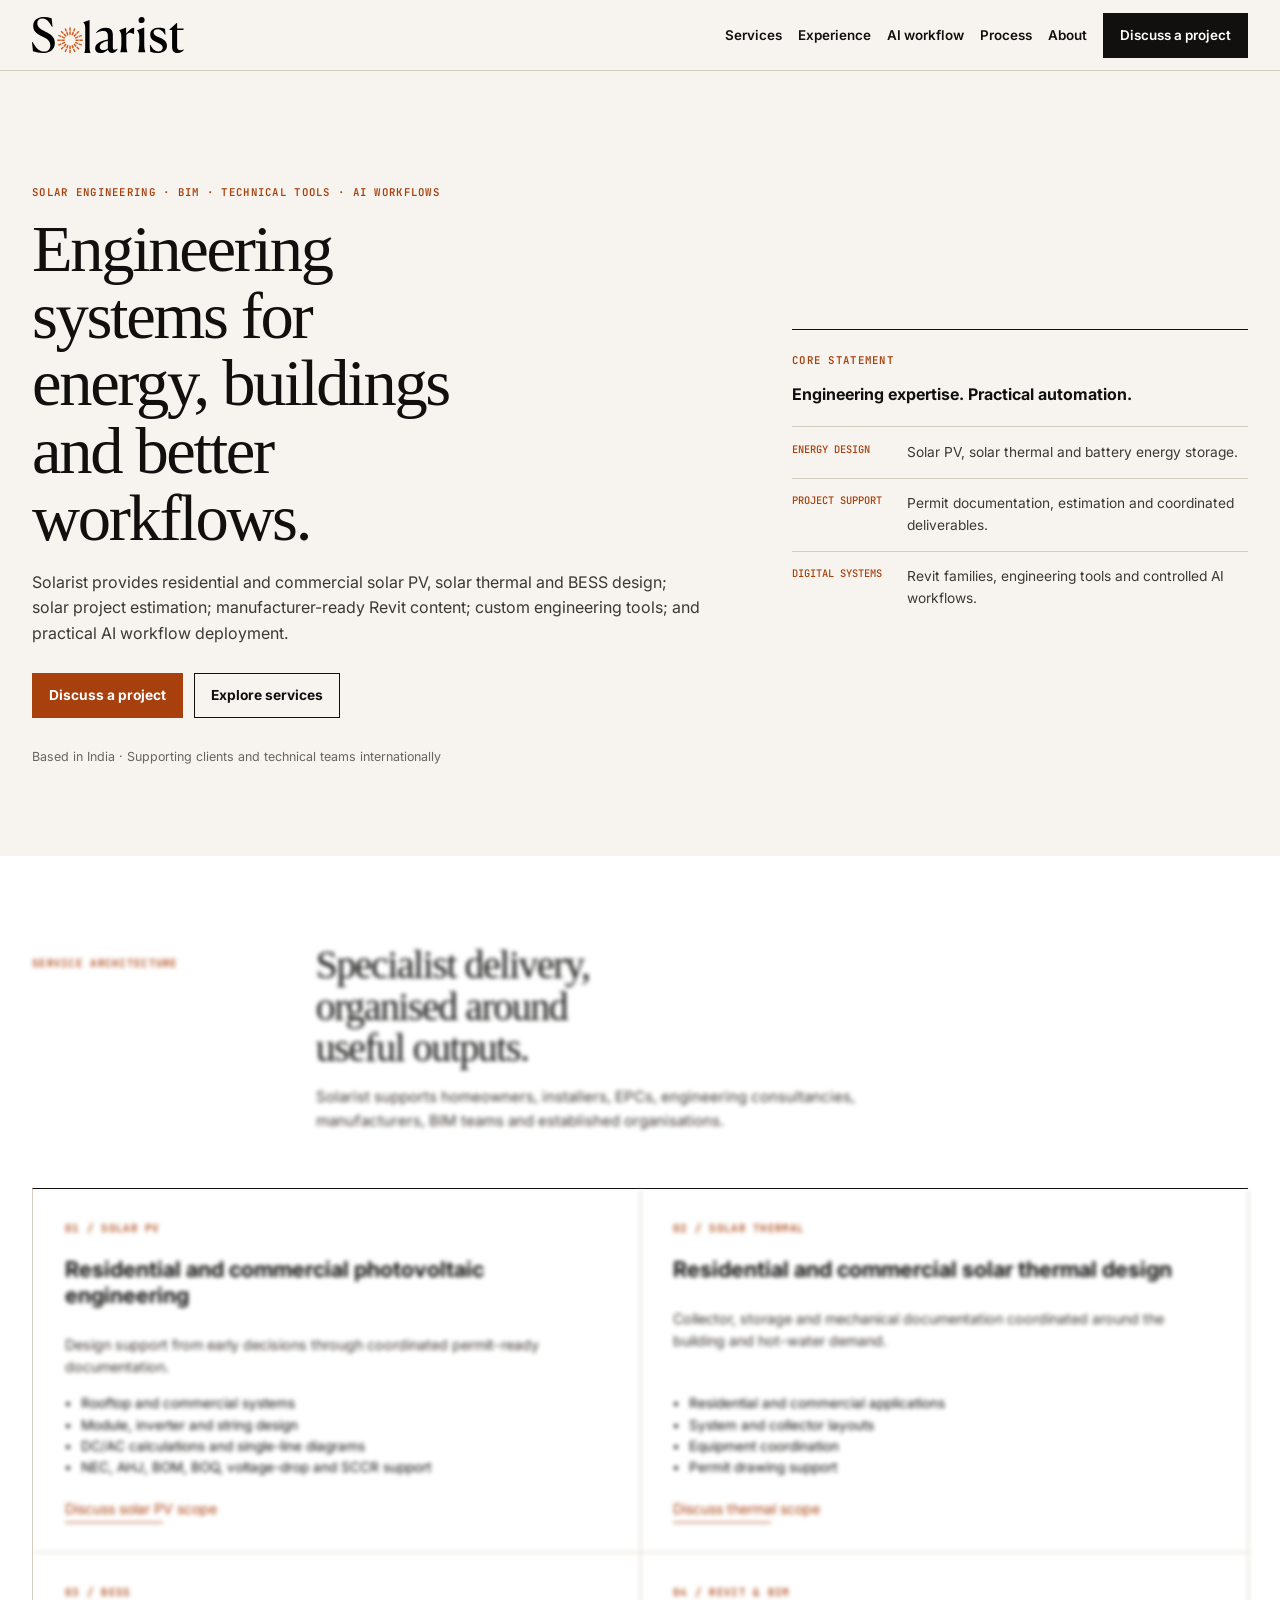
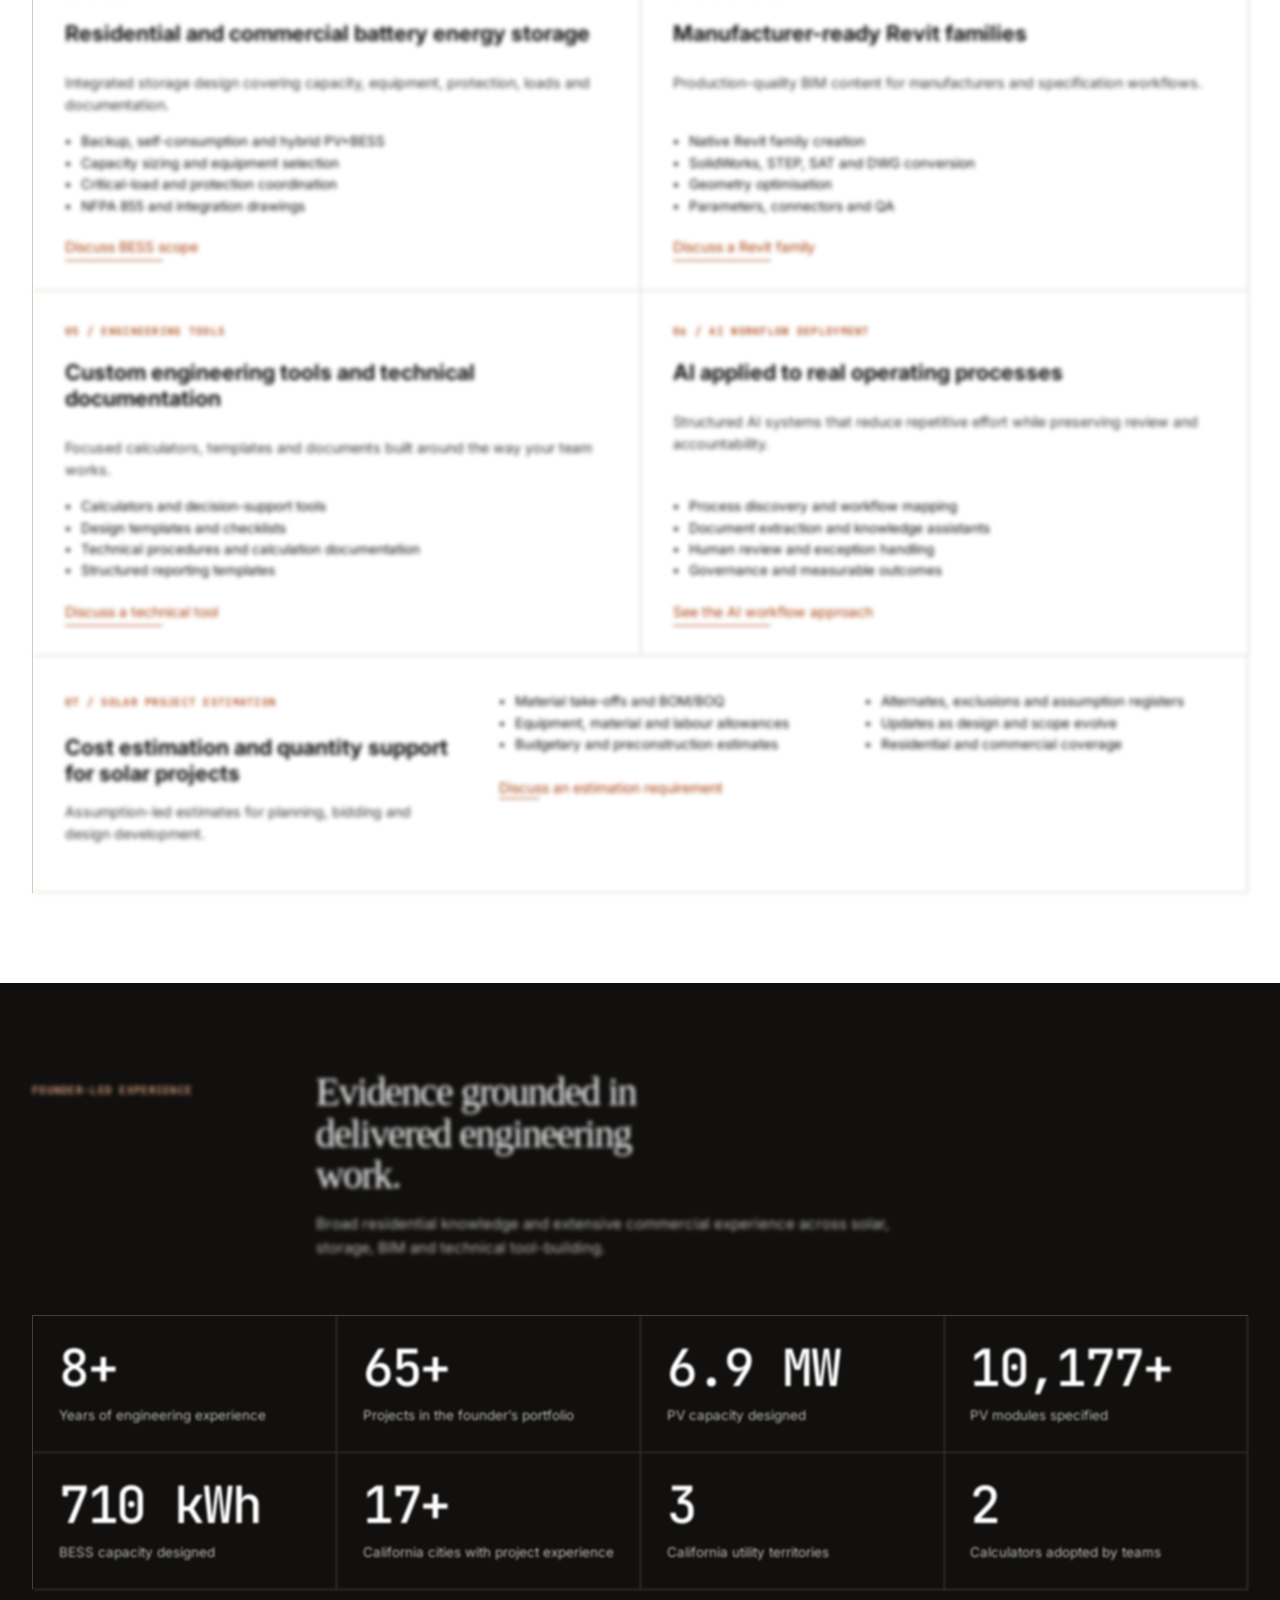
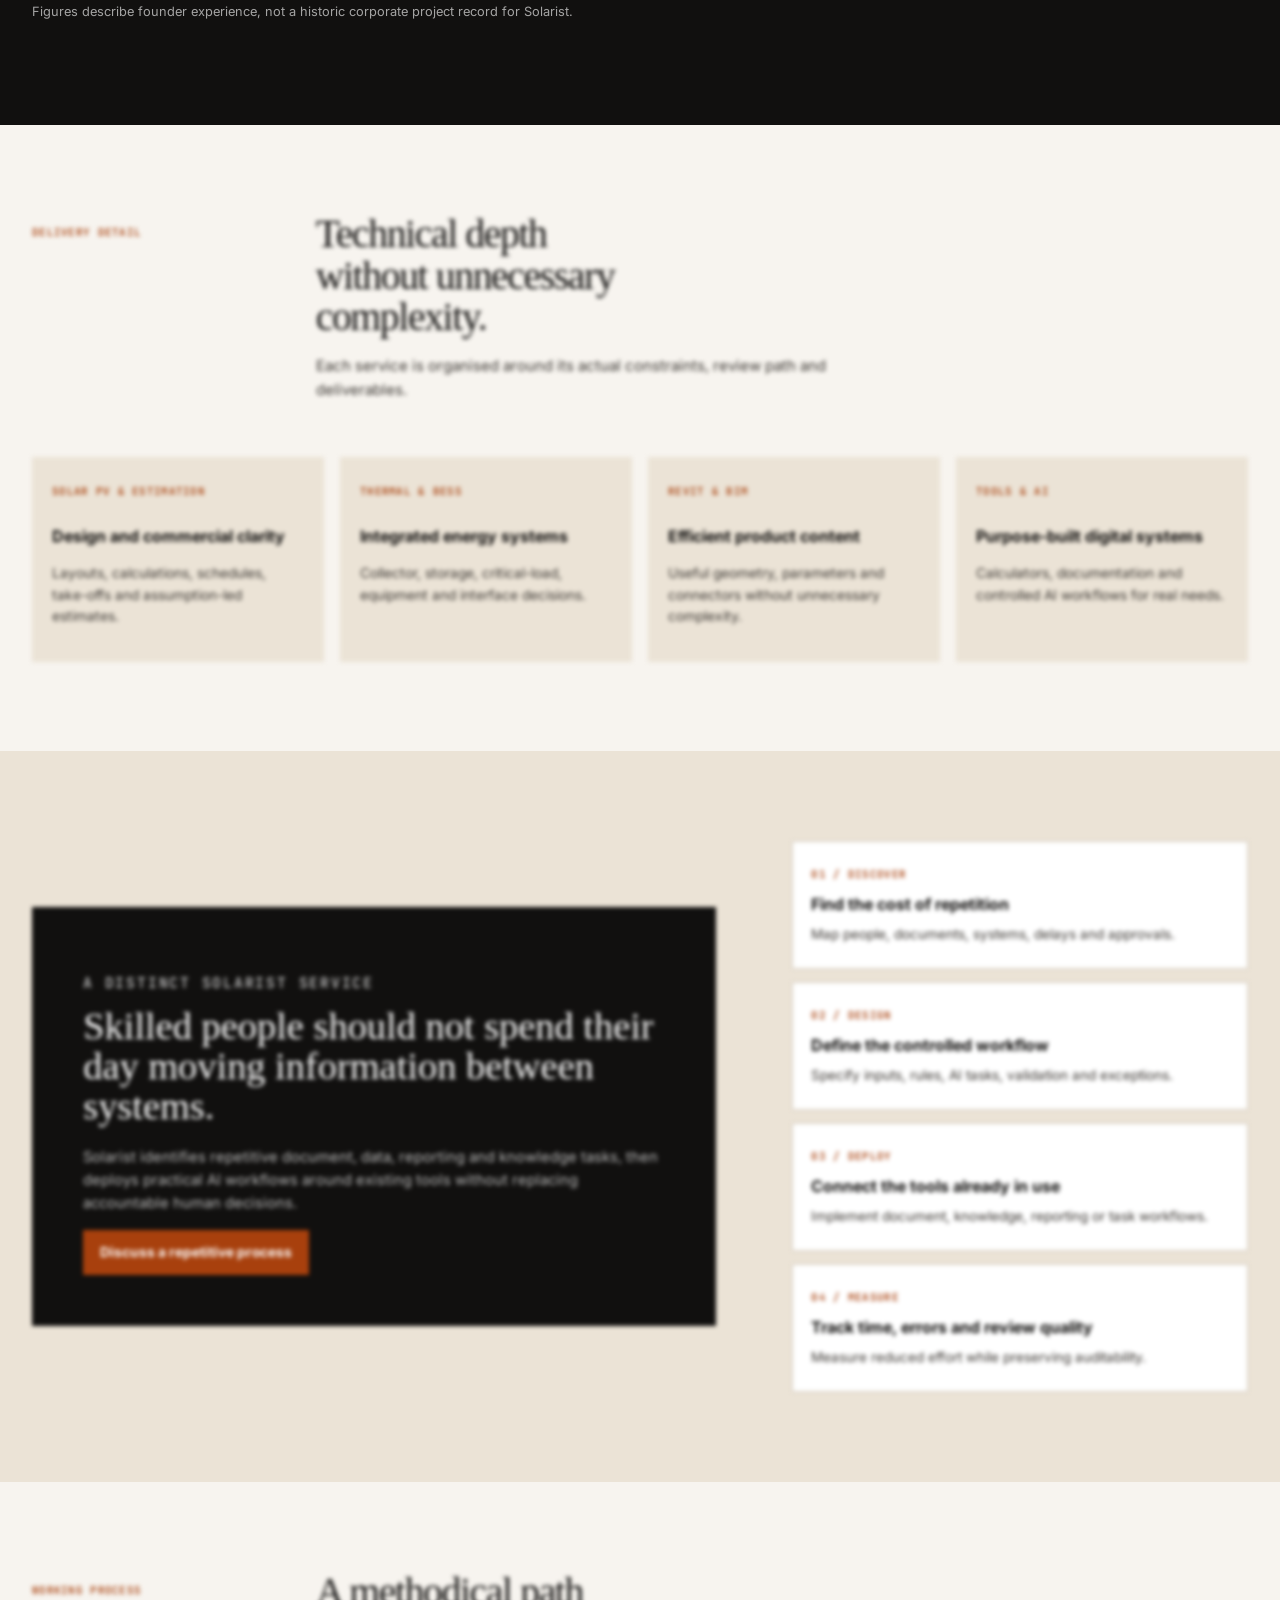
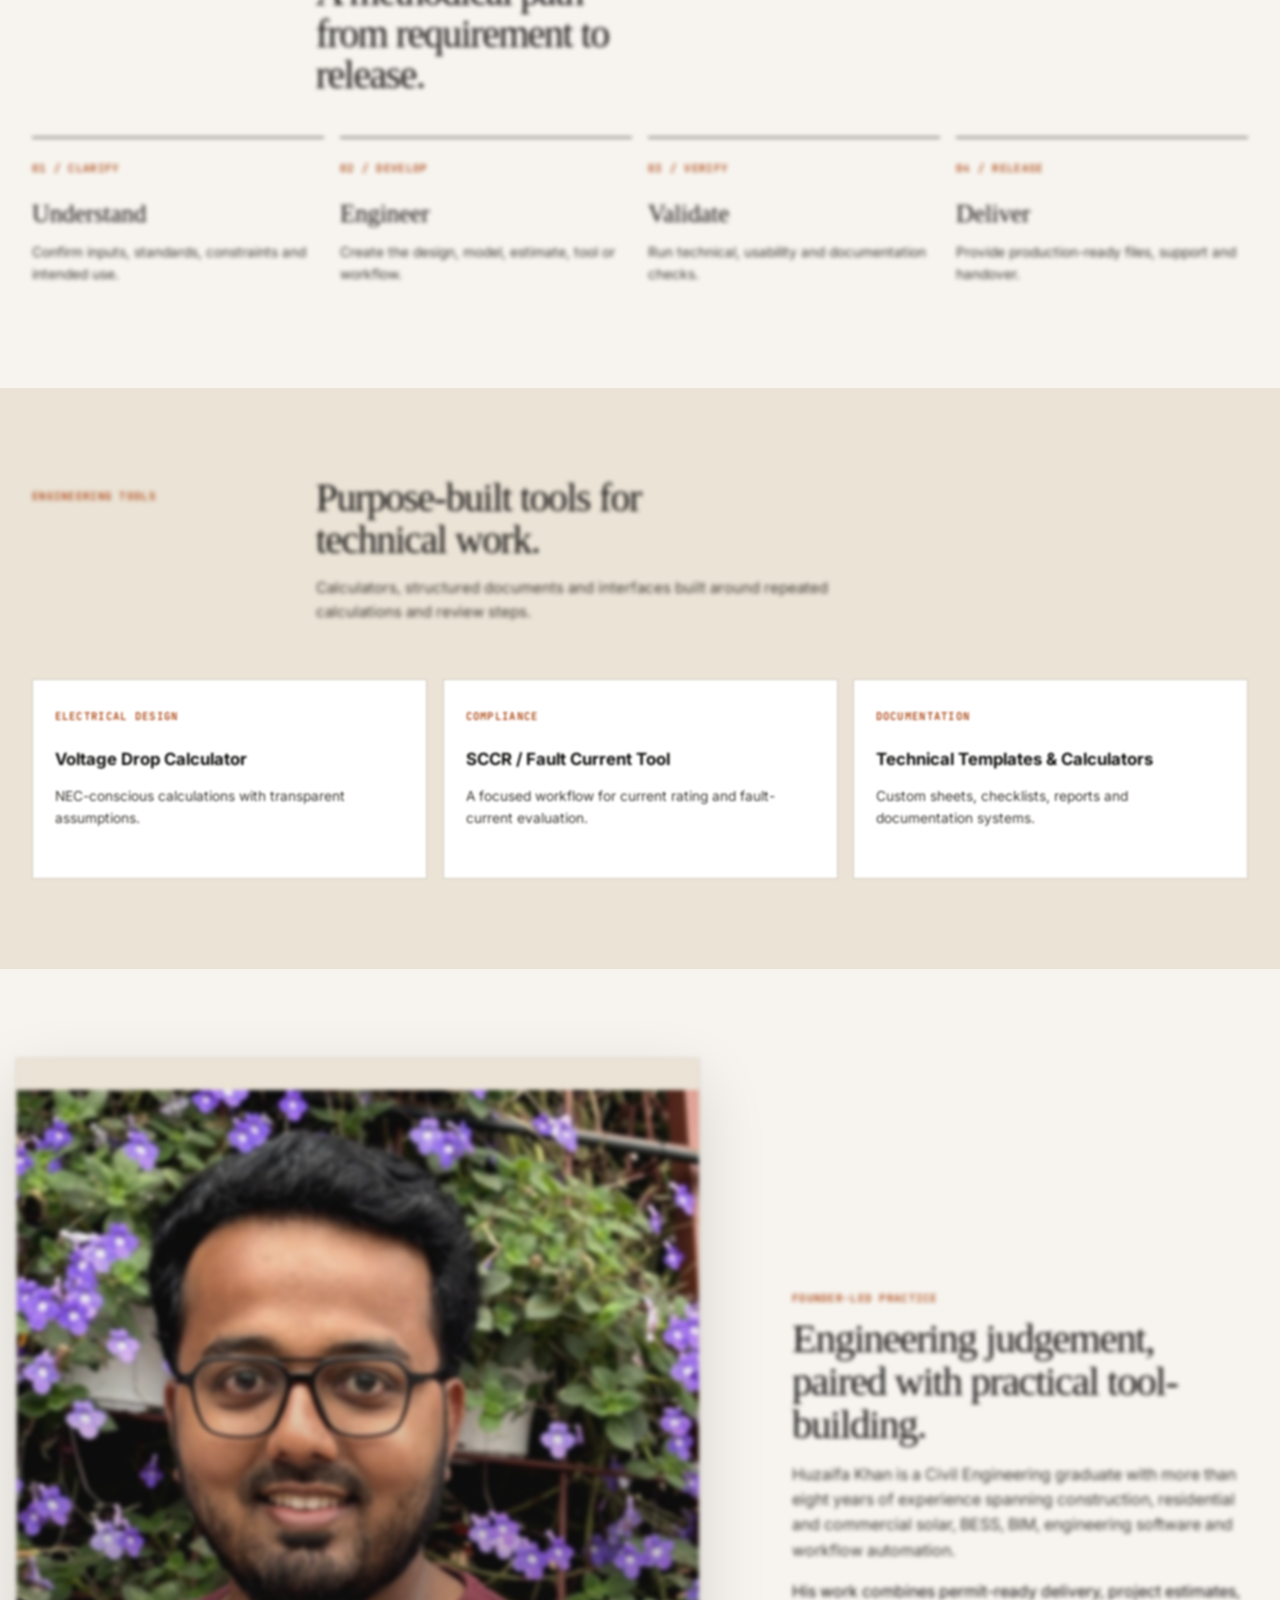
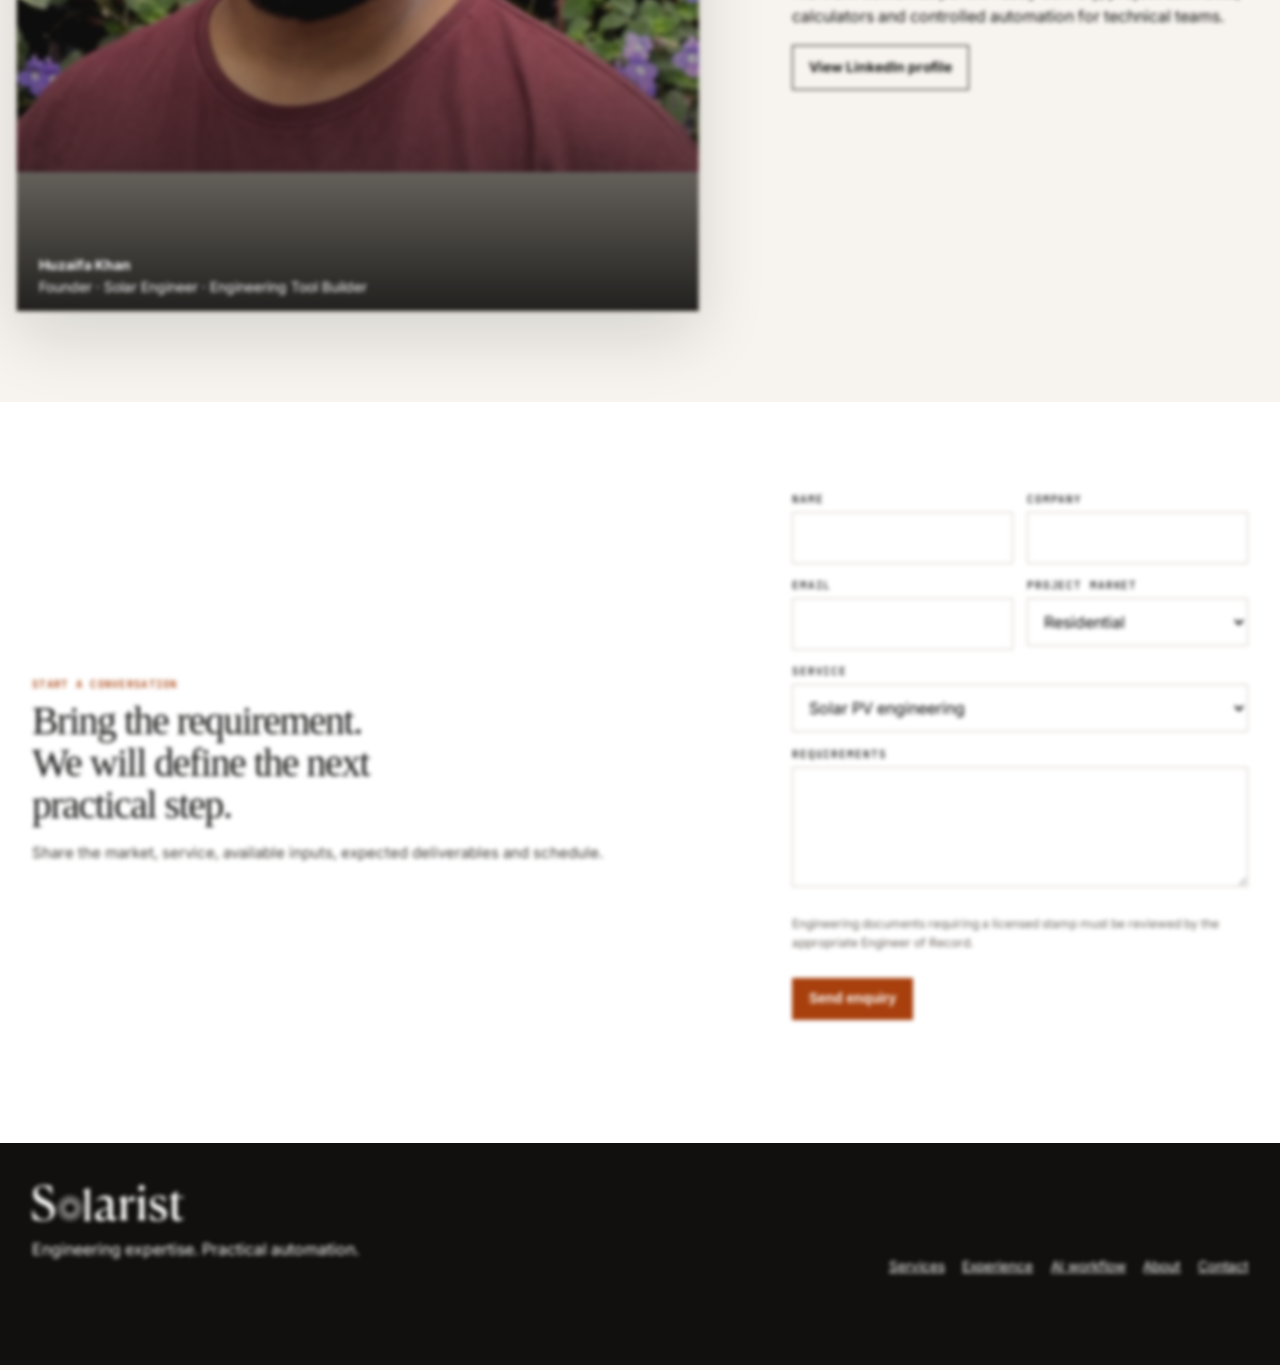
==== commit 1c2b0c2c: "Fix enquiry confirmation popup messaging" ====
--- a/index.html
+++ b/index.html
@@ -255,7 +255,7 @@
   });
 
   window.addEventListener('message', event => {
-    if (!pending || event.source !== sink.contentWindow) return;
+    if (!pending || event.origin !== window.location.origin) return;
     const data = event.data;
     if (!data || data.source !== RESPONSE_SOURCE) return;
 
--- a/brand/volume-02/tokens/solarist-tokens.css
+++ b/brand/volume-02/tokens/solarist-tokens.css
@@ -93,6 +93,266 @@
   outline-offset: 3px;
 }
 
+/* Founder portrait is loaded from the repository root. Higher-specificity and
+   !important rules intentionally override the production page's inline block. */
+body .portrait {
+  isolation: isolate;
+  overflow: hidden;
+  background-image:
+    linear-gradient(to top, rgb(17 16 15 / 0.92) 0%, rgb(17 16 15 / 0.22) 38%, transparent 66%),
+    url("../../../1739488938549.jpg") !important;
+  background-size: 100% auto !important;
+  background-position: center 18% !important;
+  background-repeat: no-repeat !important;
+  box-shadow: 0 24px 64px rgb(17 16 15 / 0.14);
+  transition:
+    background-size 900ms cubic-bezier(.18,.76,.24,1),
+    box-shadow 480ms ease,
+    transform 480ms cubic-bezier(.2,.72,.28,1) !important;
+}
+
+body .portrait::before {
+  content: "";
+  position: absolute;
+  inset: 0;
+  z-index: 1;
+  background: linear-gradient(110deg, transparent 18%, rgb(255 255 255 / 0.17) 44%, transparent 63%);
+  transform: translateX(-135%);
+  transition: transform 950ms cubic-bezier(.18,.76,.24,1);
+  pointer-events: none;
+}
+
+body .portrait-mark {
+  opacity: 0 !important;
+}
+
+body .portrait-overlay {
+  z-index: 2;
+  background: transparent !important;
+  padding: 1.35rem !important;
+  transform: translateY(.55rem);
+  transition: transform 520ms cubic-bezier(.2,.72,.28,1) !important;
+}
+
+body .portrait:hover,
+body .portrait:focus-visible {
+  background-size: 106% auto !important;
+  box-shadow: 0 32px 78px rgb(17 16 15 / 0.22);
+  transform: translateY(-4px);
+}
+
+body .portrait:hover::before,
+body .portrait:focus-visible::before {
+  transform: translateX(135%);
+}
+
+body .portrait:hover .portrait-overlay,
+body .portrait:focus-visible .portrait-overlay {
+  transform: translateY(0) !important;
+}
+
+/* Navigation interaction polish */
+.site-header .nav-links a:not(.button) {
+  position: relative;
+  padding-block: .42rem;
+  transition: color 220ms ease, transform 220ms ease !important;
+}
+
+.site-header .nav-links a:not(.button)::after {
+  content: "";
+  position: absolute;
+  left: 0;
+  right: 0;
+  bottom: .14rem;
+  height: 1px;
+  background: var(--sol-action-accent);
+  transform: scaleX(0);
+  transform-origin: left;
+  transition: transform 280ms cubic-bezier(.2,.72,.28,1);
+}
+
+.site-header .nav-links a:not(.button):hover,
+.site-header .nav-links a:not(.button):focus-visible {
+  color: var(--sol-text-accent);
+  transform: translateY(-1px);
+}
+
+.site-header .nav-links a:not(.button):hover::after,
+.site-header .nav-links a:not(.button):focus-visible::after {
+  transform: scaleX(1);
+}
+
+.site-header .menu {
+  position: relative;
+  width: 2.8rem;
+  height: 2.8rem;
+  padding: 0 !important;
+  overflow: hidden;
+  color: var(--sol-color-ink);
+  font-size: 0 !important;
+  cursor: pointer;
+  transition: border-color 220ms ease, background-color 220ms ease, transform 220ms ease !important;
+}
+
+.site-header .menu::before,
+.site-header .menu::after {
+  content: "";
+  position: absolute;
+  left: 50%;
+  width: 19px;
+  height: 1.5px;
+  background: currentColor;
+  transform: translateX(-50%);
+  transition: top 300ms cubic-bezier(.2,.72,.28,1), transform 300ms cubic-bezier(.2,.72,.28,1), box-shadow 180ms ease;
+}
+
+.site-header .menu::before {
+  top: 13px;
+  box-shadow: 0 6px 0 currentColor;
+}
+
+.site-header .menu::after {
+  top: 25px;
+}
+
+.site-header.open .menu::before {
+  top: 21px;
+  transform: translateX(-50%) rotate(45deg);
+  box-shadow: 0 0 0 transparent;
+}
+
+.site-header.open .menu::after {
+  top: 21px;
+  transform: translateX(-50%) rotate(-45deg);
+}
+
+.site-header .menu:hover {
+  border-color: var(--sol-action-accent);
+  background: rgb(168 64 13 / 0.05);
+  transform: translateY(-1px);
+}
+
+/* Professional acknowledgement modal, styled over the existing accessible markup. */
+body .enquiry-confirmation {
+  background: rgb(17 16 15 / 0.7) !important;
+  backdrop-filter: blur(14px) !important;
+  transition: opacity 320ms ease, visibility 0s linear 320ms !important;
+}
+
+body .enquiry-confirmation.is-open {
+  transition: opacity 320ms ease, visibility 0s !important;
+}
+
+body .enquiry-confirmation-card {
+  position: relative;
+  overflow: hidden;
+  width: min(36rem, 100%) !important;
+  padding: clamp(2rem, 5vw, 3.2rem) !important;
+  border: 1px solid rgb(255 255 255 / 0.26) !important;
+  box-shadow: 0 42px 120px rgb(0 0 0 / 0.36) !important;
+  opacity: 0;
+  transform: translateY(30px) scale(.96) !important;
+  transition: transform 540ms cubic-bezier(.16,.8,.24,1), opacity 360ms ease !important;
+}
+
+body .enquiry-confirmation-card::before {
+  content: "";
+  position: absolute;
+  inset: 0 0 auto;
+  height: 4px;
+  background: linear-gradient(90deg, var(--sol-action-accent), var(--sol-color-ember));
+}
+
+body .enquiry-confirmation.is-open .enquiry-confirmation-card {
+  opacity: 1;
+  transform: translateY(0) scale(1) !important;
+}
+
+body .enquiry-confirmation-mark {
+  width: 3.5rem !important;
+  height: 3.5rem !important;
+  margin-bottom: 1.45rem !important;
+  border-radius: 50%;
+  background: rgb(168 64 13 / 0.08);
+  font-size: 1.35rem !important;
+  transform: scale(.72) rotate(-8deg);
+  opacity: 0;
+}
+
+body .enquiry-confirmation.is-open .enquiry-confirmation-mark {
+  animation: solarist-confirm-mark 620ms 180ms cubic-bezier(.16,.8,.24,1) forwards;
+}
+
+body .enquiry-confirmation h2 {
+  font-size: clamp(2rem, 5vw, 3rem) !important;
+  max-width: 12ch;
+  margin-bottom: 1rem !important;
+}
+
+body .enquiry-confirmation p {
+  max-width: 48ch;
+  margin-bottom: 1.8rem !important;
+  line-height: 1.65;
+}
+
+body .enquiry-confirmation .button {
+  min-width: 9rem;
+  cursor: pointer;
+}
+
+@keyframes solarist-confirm-mark {
+  to { opacity: 1; transform: scale(1) rotate(0); }
+}
+
+@media (max-width: 48rem) {
+  body .portrait {
+    background-position: center 14% !important;
+  }
+
+  .site-header .menu {
+    display: block !important;
+  }
+
+  .site-header .nav-links {
+    display: flex !important;
+    opacity: 0;
+    visibility: hidden;
+    pointer-events: none;
+    transform: translateY(-10px);
+    box-shadow: 0 18px 40px rgb(17 16 15 / 0.08);
+    transition: opacity 250ms ease, transform 300ms cubic-bezier(.2,.72,.28,1), visibility 0s linear 300ms !important;
+  }
+
+  .site-header.open .nav-links {
+    opacity: 1;
+    visibility: visible;
+    pointer-events: auto;
+    transform: translateY(0);
+    transition: opacity 250ms ease, transform 300ms cubic-bezier(.2,.72,.28,1), visibility 0s !important;
+  }
+
+  .site-header .nav-links a {
+    opacity: 0;
+    transform: translateY(-6px);
+    transition: opacity 220ms ease, transform 260ms ease !important;
+  }
+
+  .site-header.open .nav-links a {
+    opacity: 1;
+    transform: translateY(0);
+  }
+
+  .site-header.open .nav-links a:nth-child(2) { transition-delay: 35ms !important; }
+  .site-header.open .nav-links a:nth-child(3) { transition-delay: 70ms !important; }
+  .site-header.open .nav-links a:nth-child(4) { transition-delay: 105ms !important; }
+  .site-header.open .nav-links a:nth-child(5) { transition-delay: 140ms !important; }
+  .site-header.open .nav-links a:nth-child(6) { transition-delay: 175ms !important; }
+
+  body .enquiry-confirmation-card {
+    padding: 2.15rem 1.4rem 1.55rem !important;
+  }
+}
+
 @media (prefers-reduced-motion: reduce) {
   *, *::before, *::after {
     scroll-behavior: auto !important;
@@ -100,4 +360,4 @@
     animation-iteration-count: 1 !important;
     transition-duration: 0.01ms !important;
   }
-}
+}
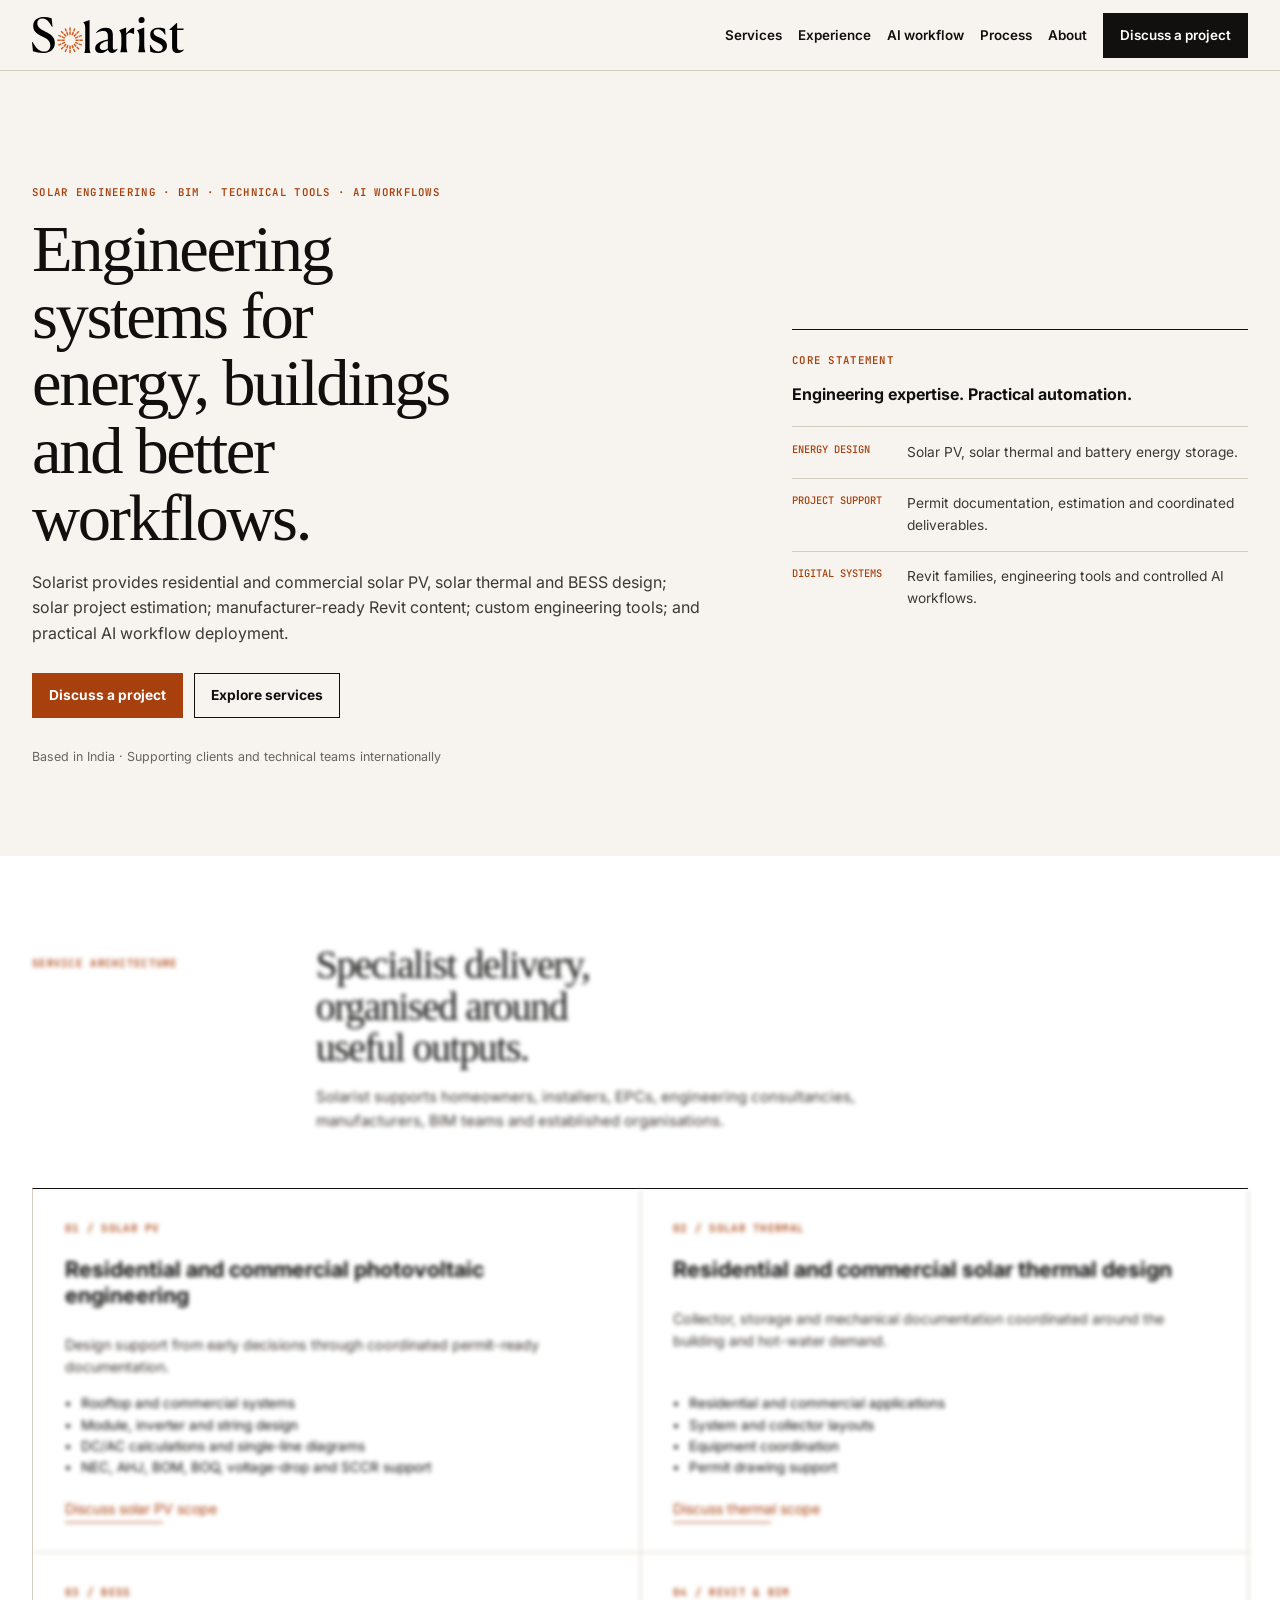
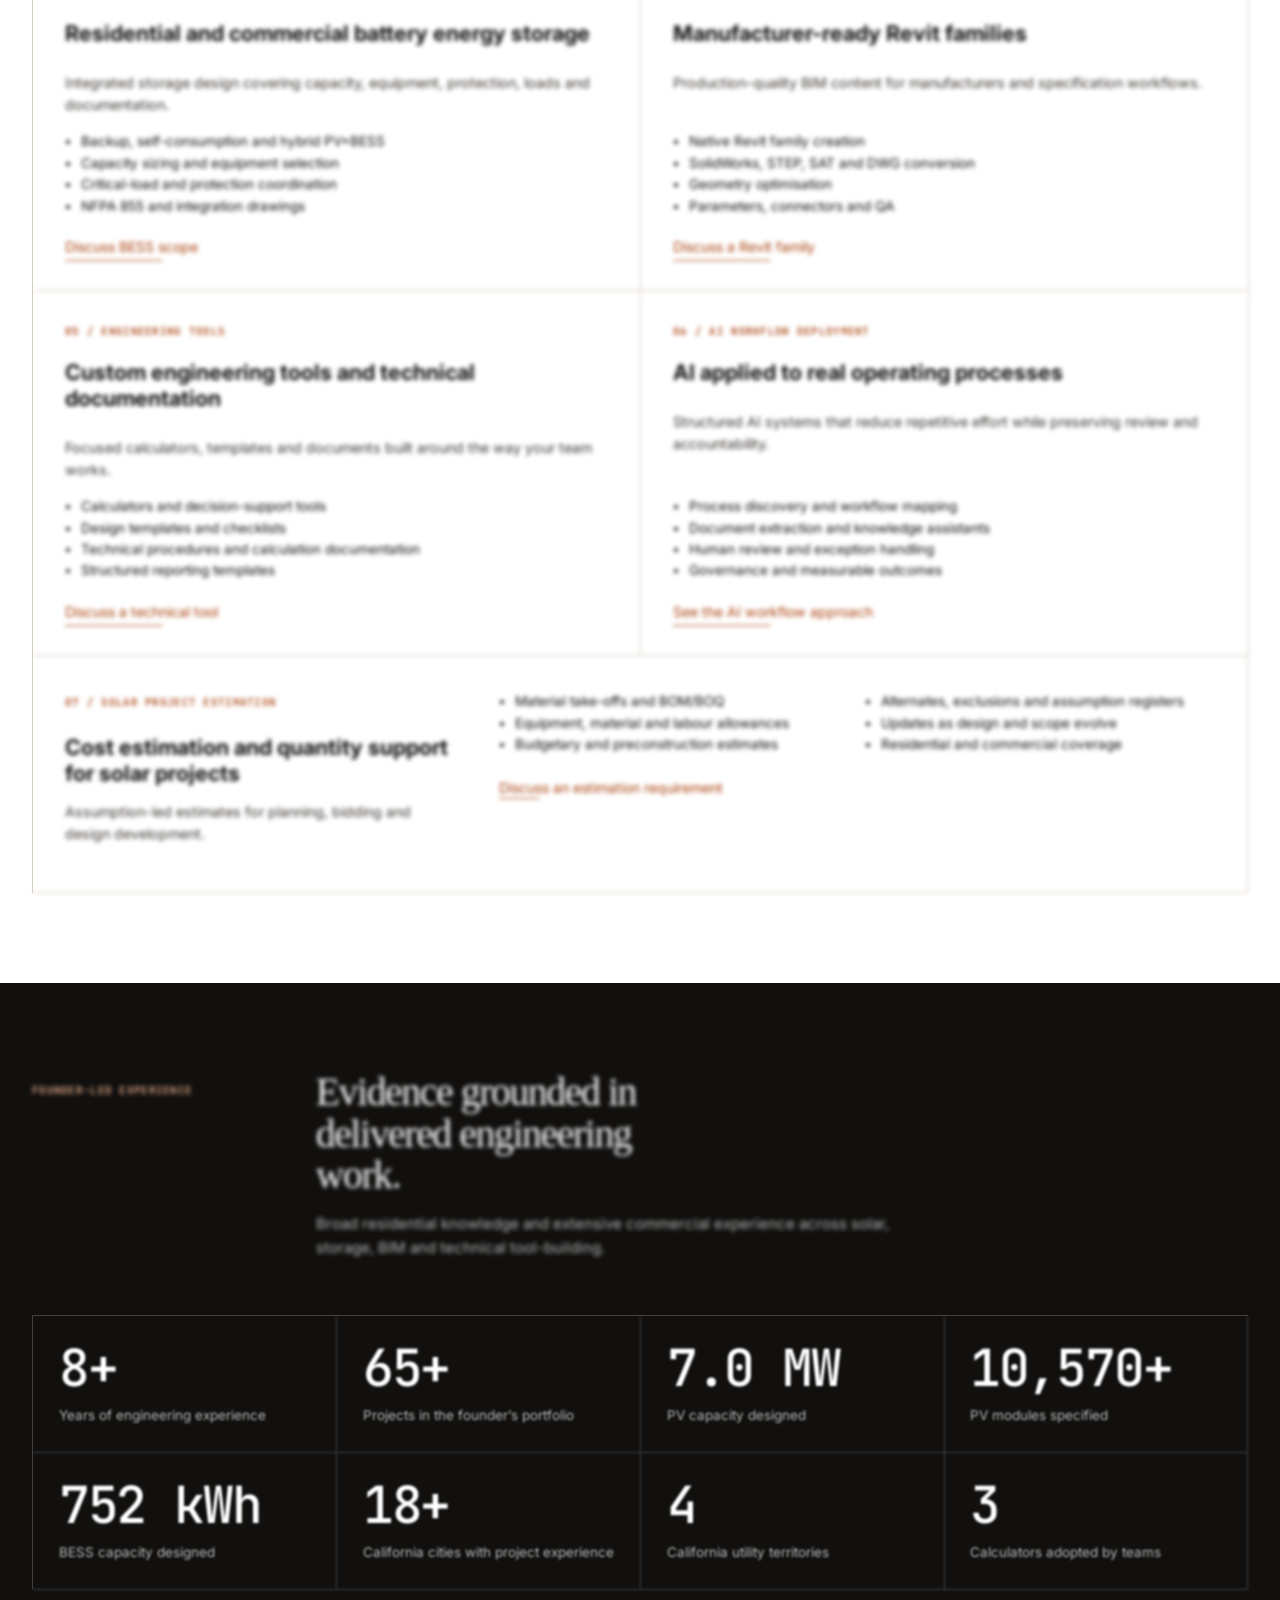
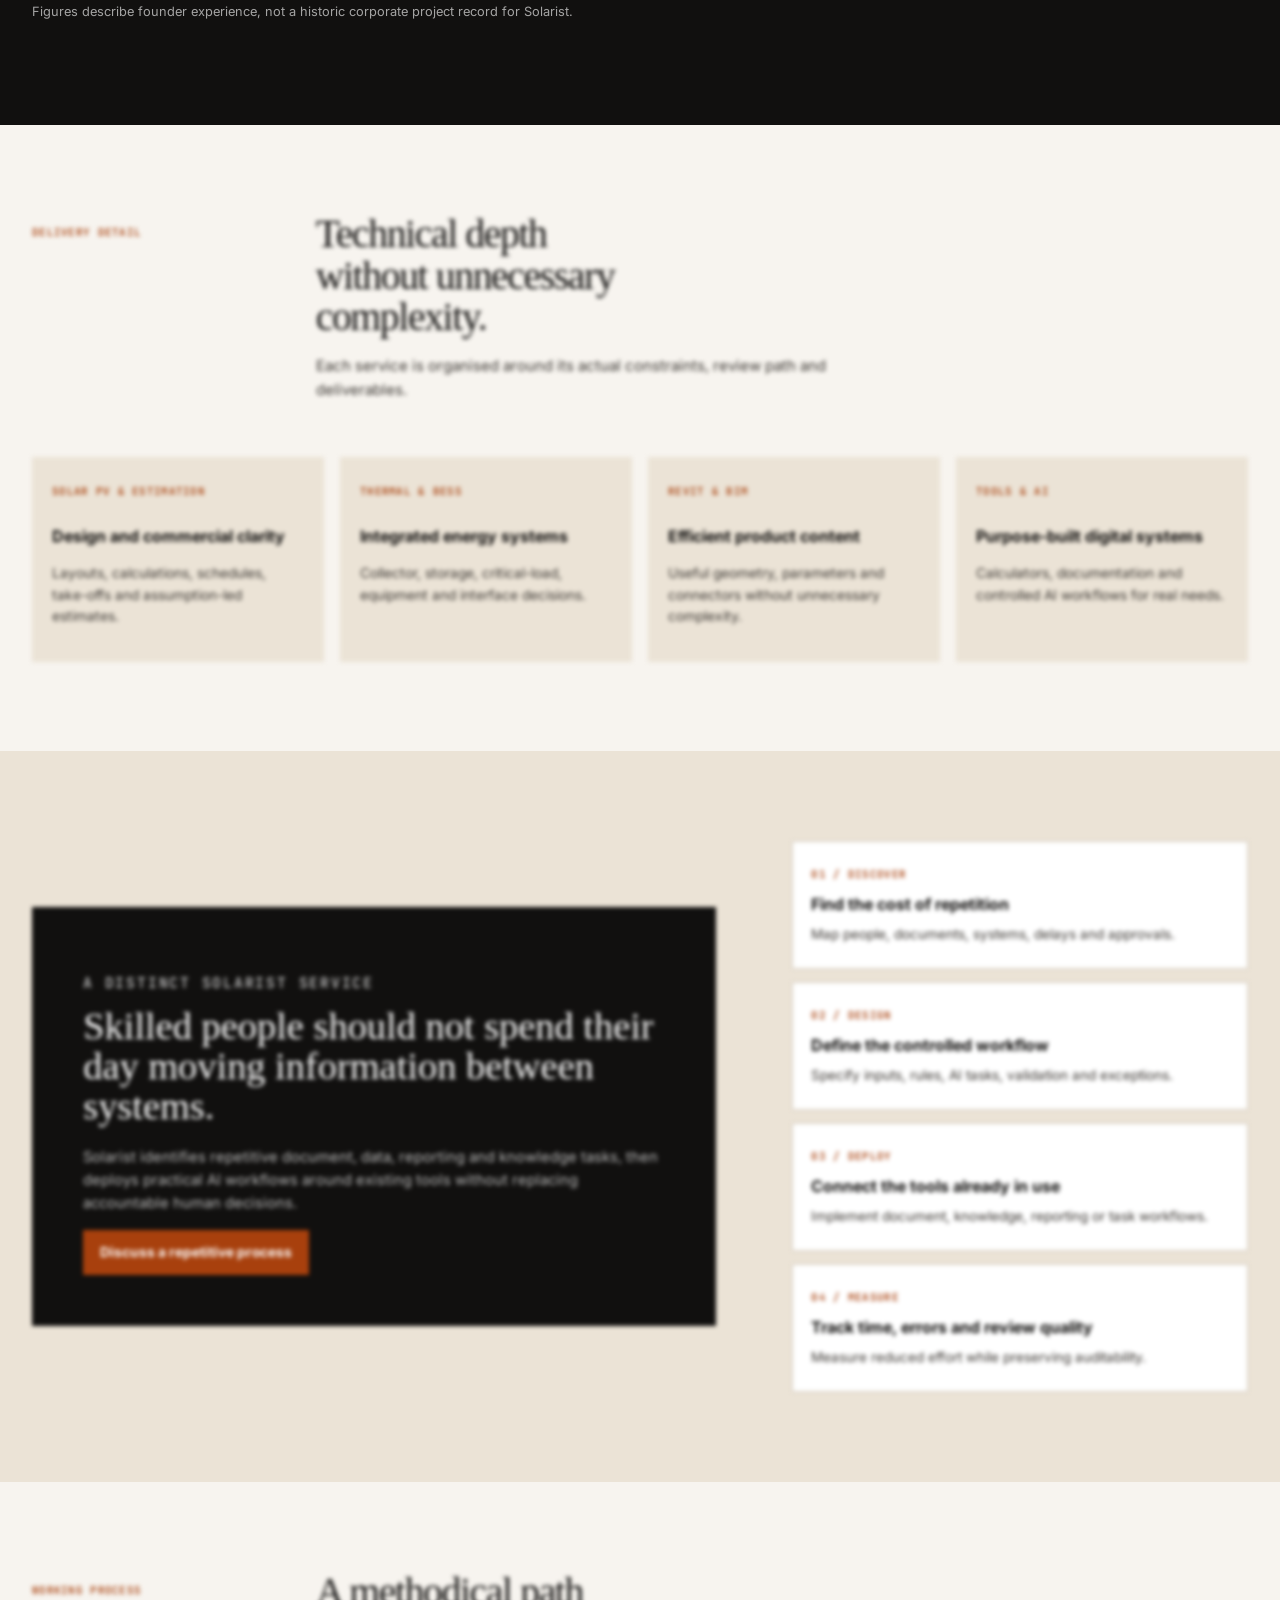
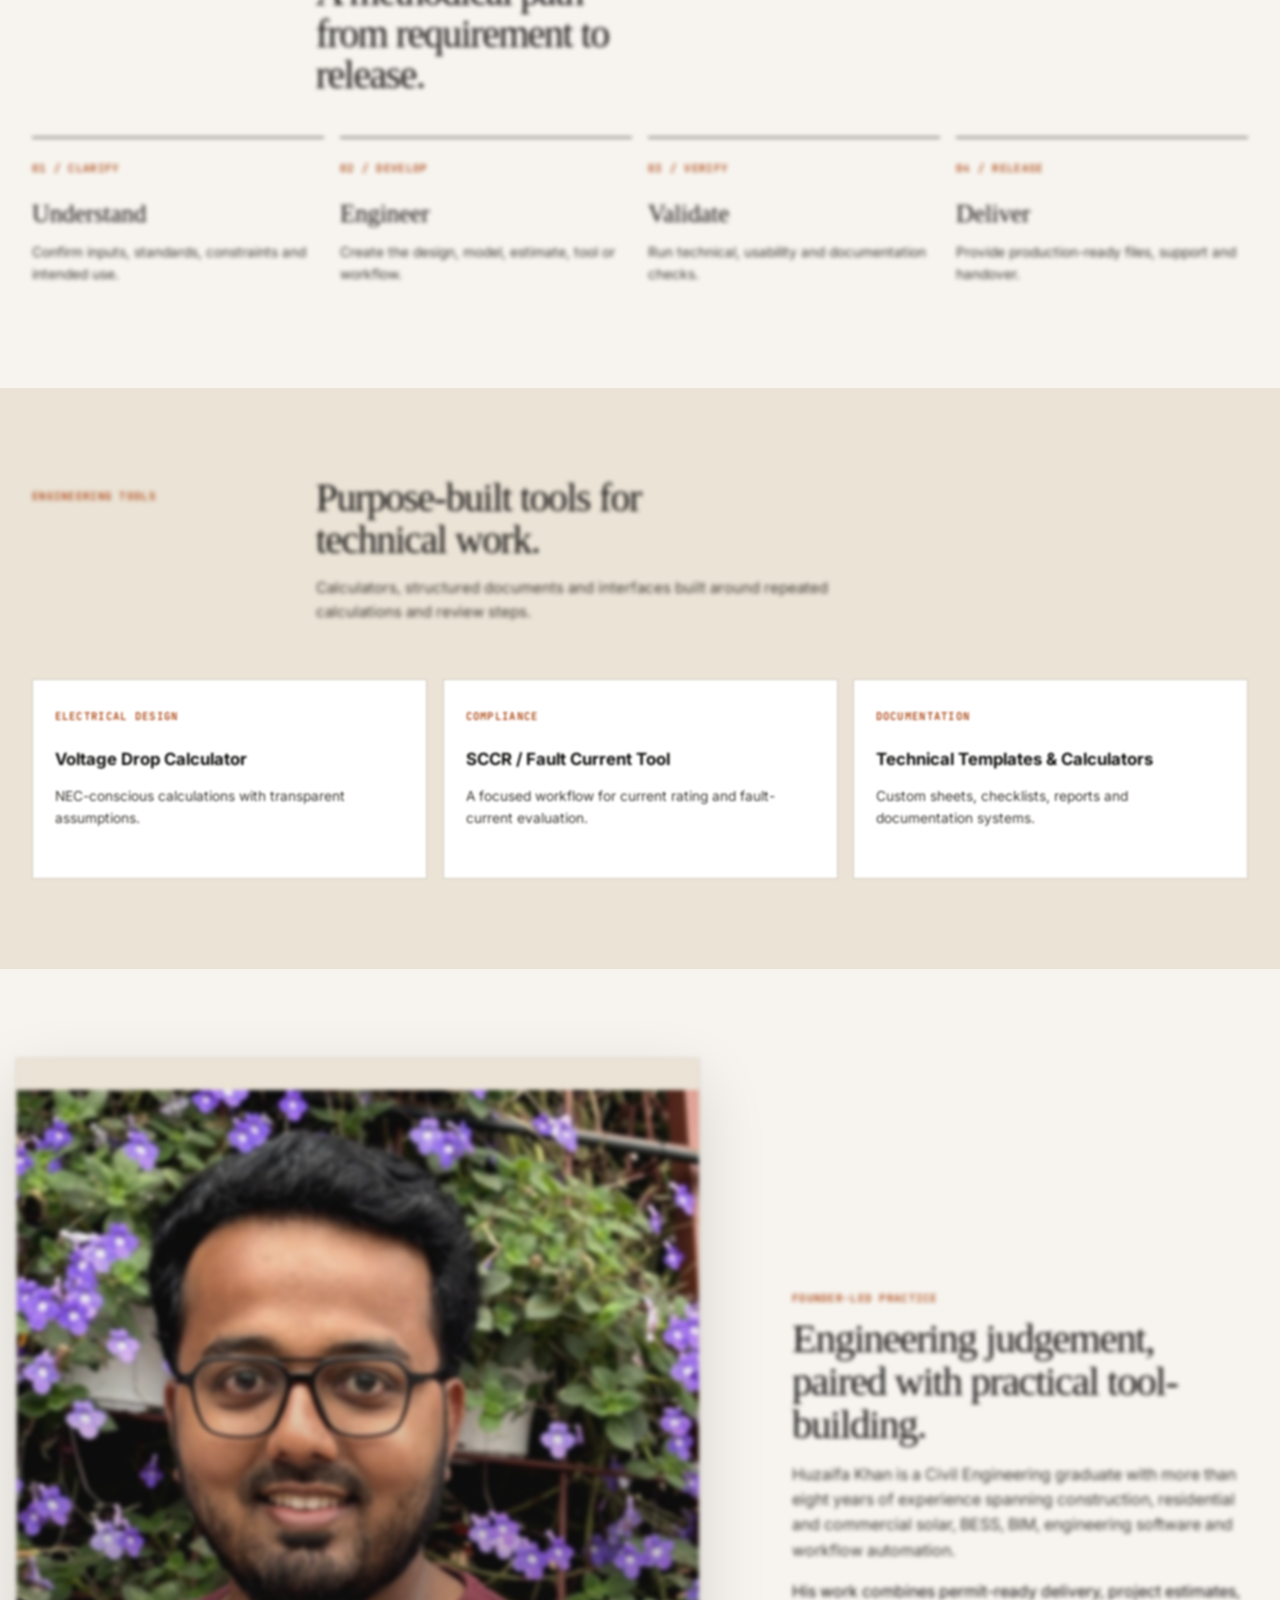
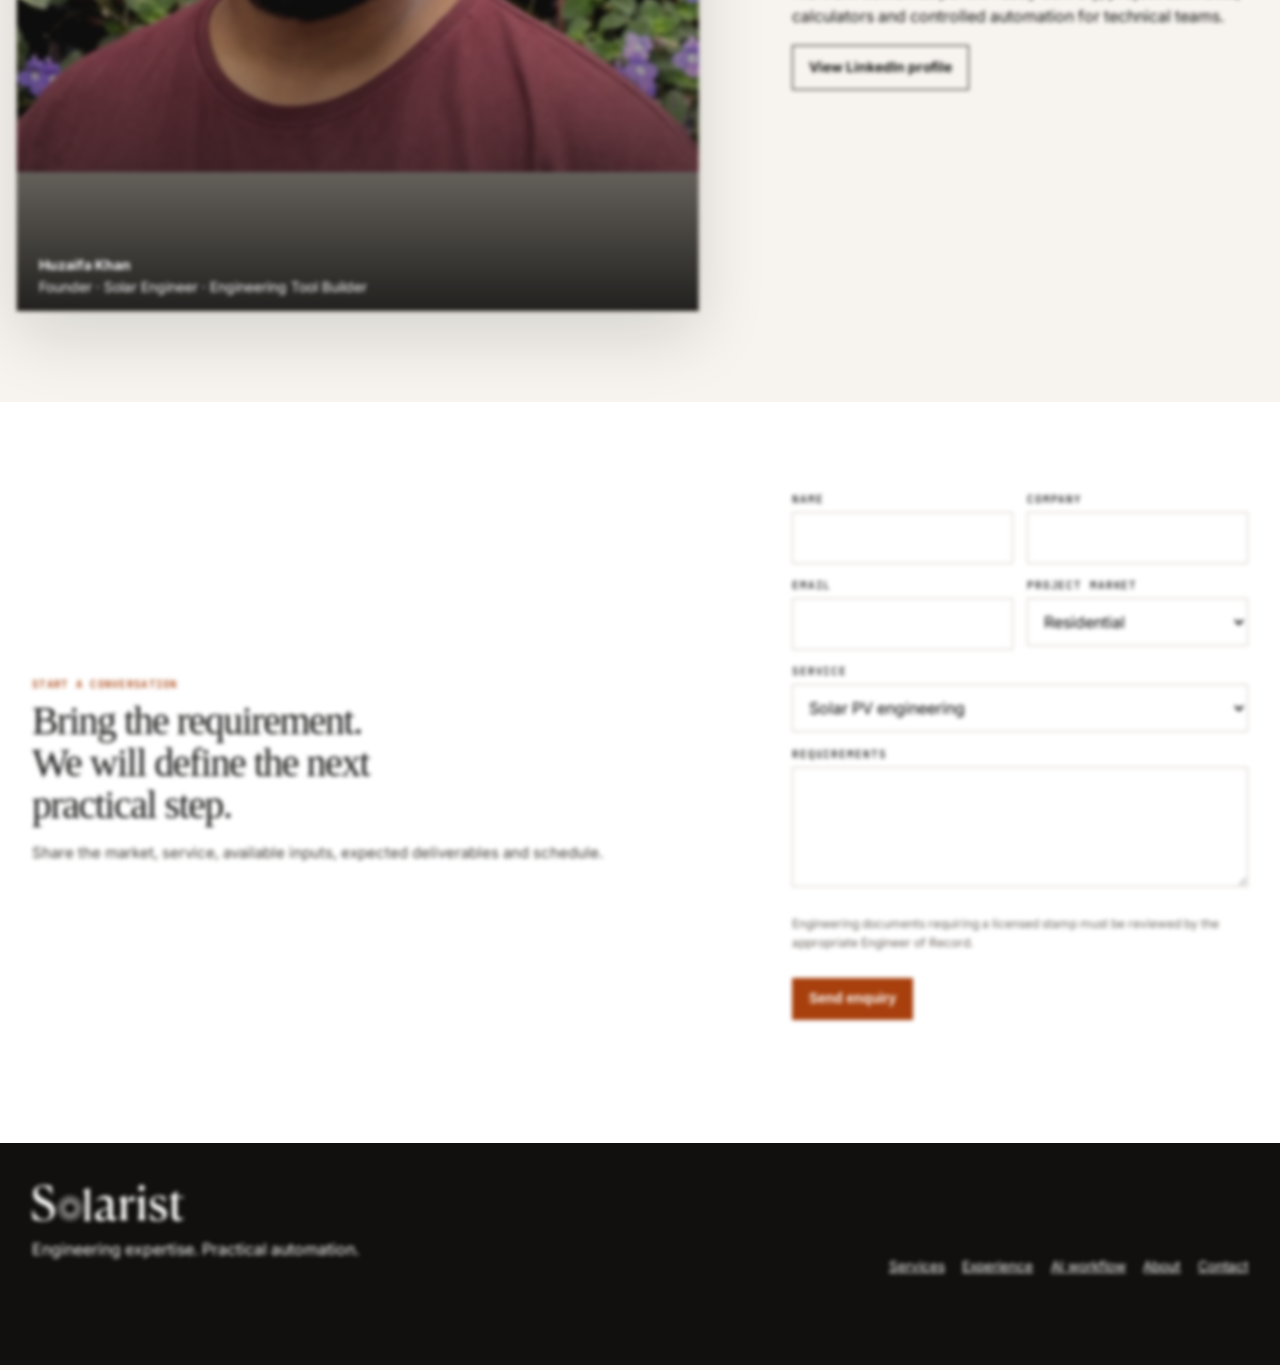
==== commit 263f2e1c: "Repair enquiry confirmation and record backend diagnostic" ====
--- a/index.html
+++ b/index.html
@@ -255,7 +255,7 @@
   });
 
   window.addEventListener('message', event => {
-    if (!pending || event.origin !== window.location.origin) return;
+    if (!pending || event.source !== sink.contentWindow) return;
     const data = event.data;
     if (!data || data.source !== RESPONSE_SOURCE) return;
 
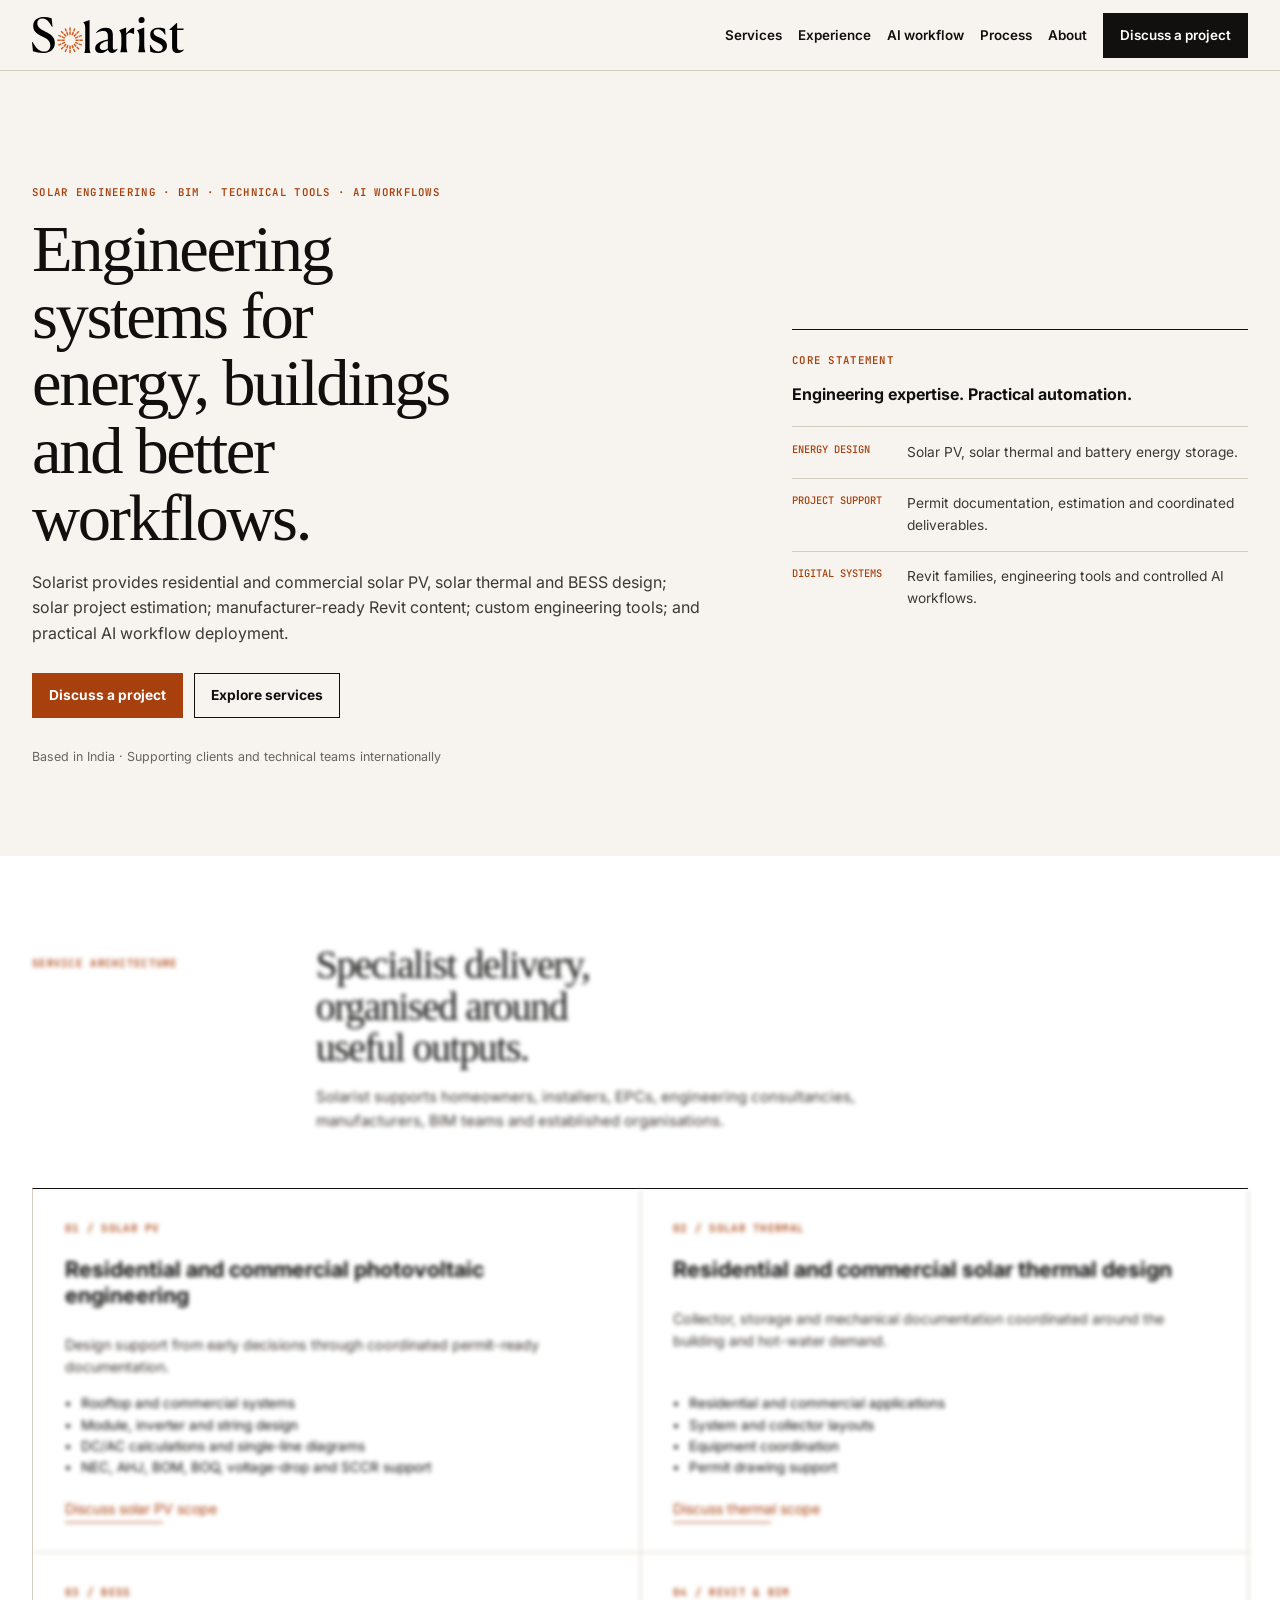
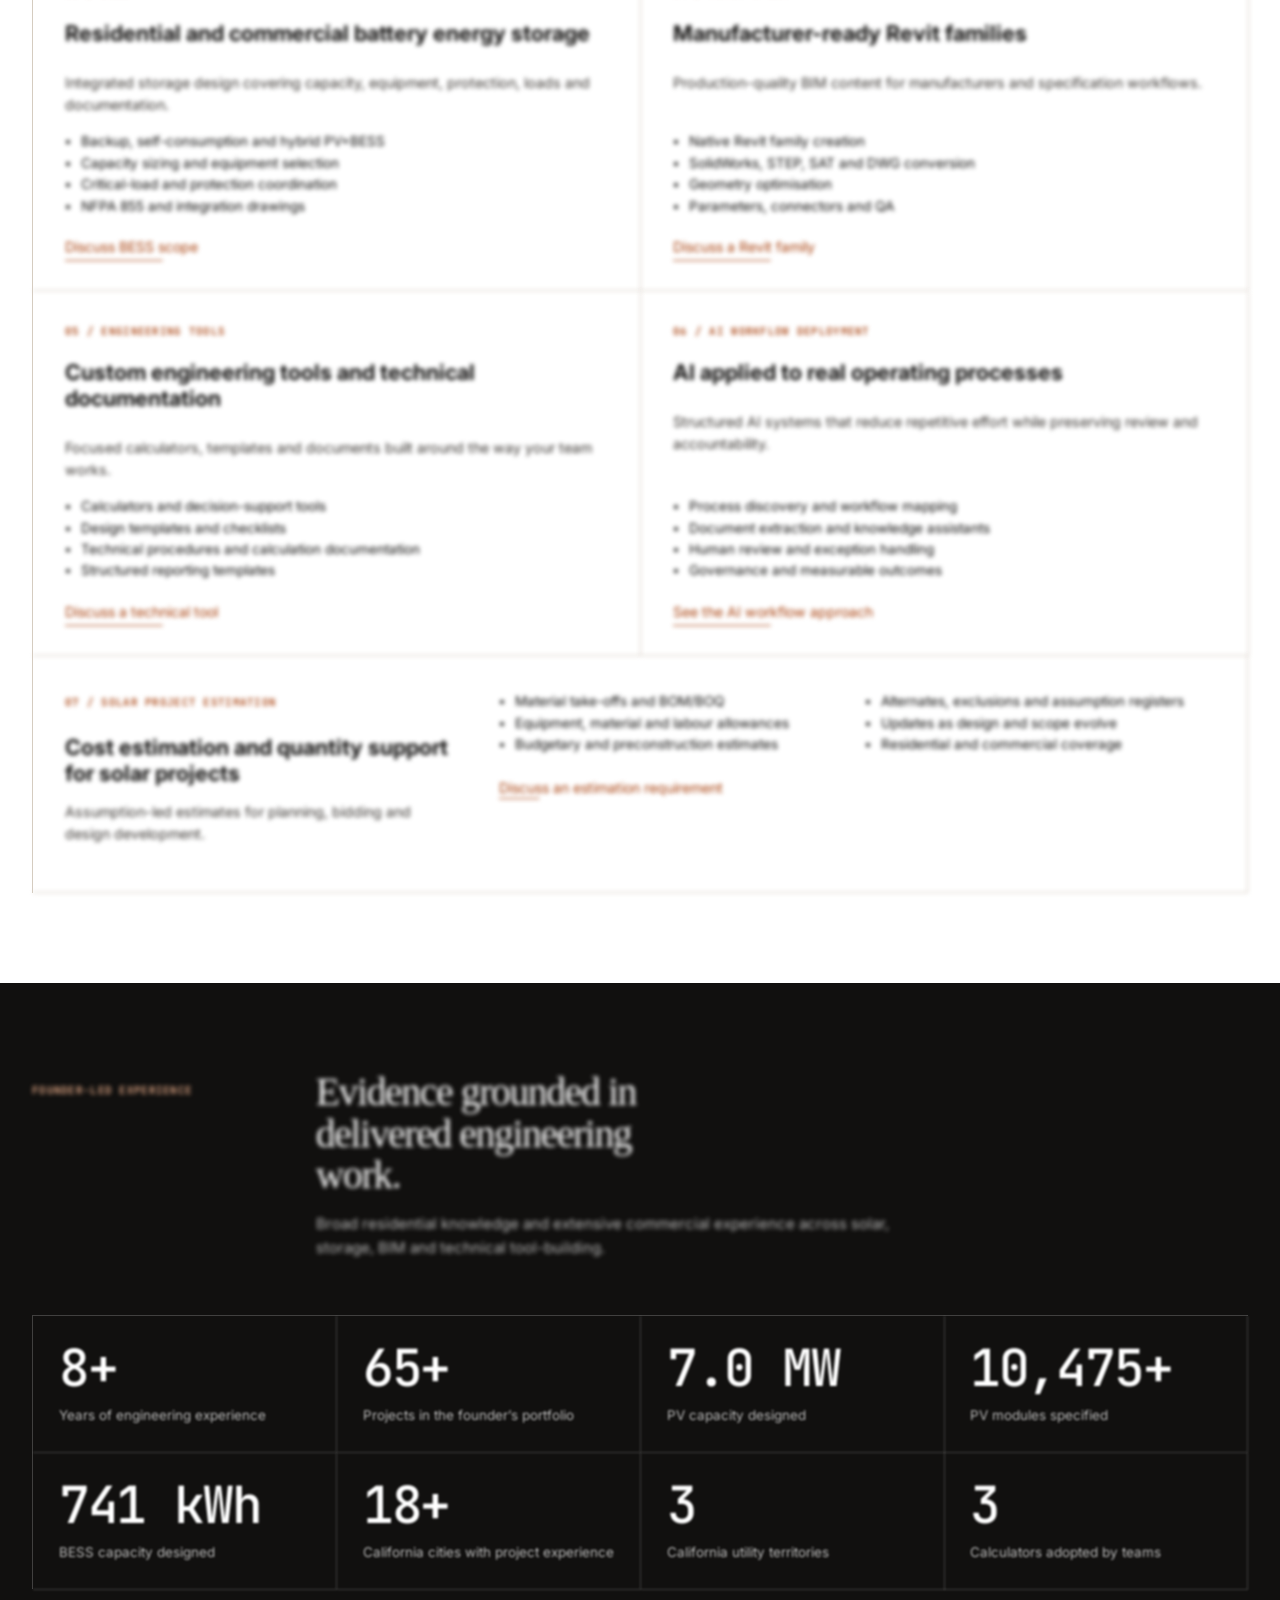
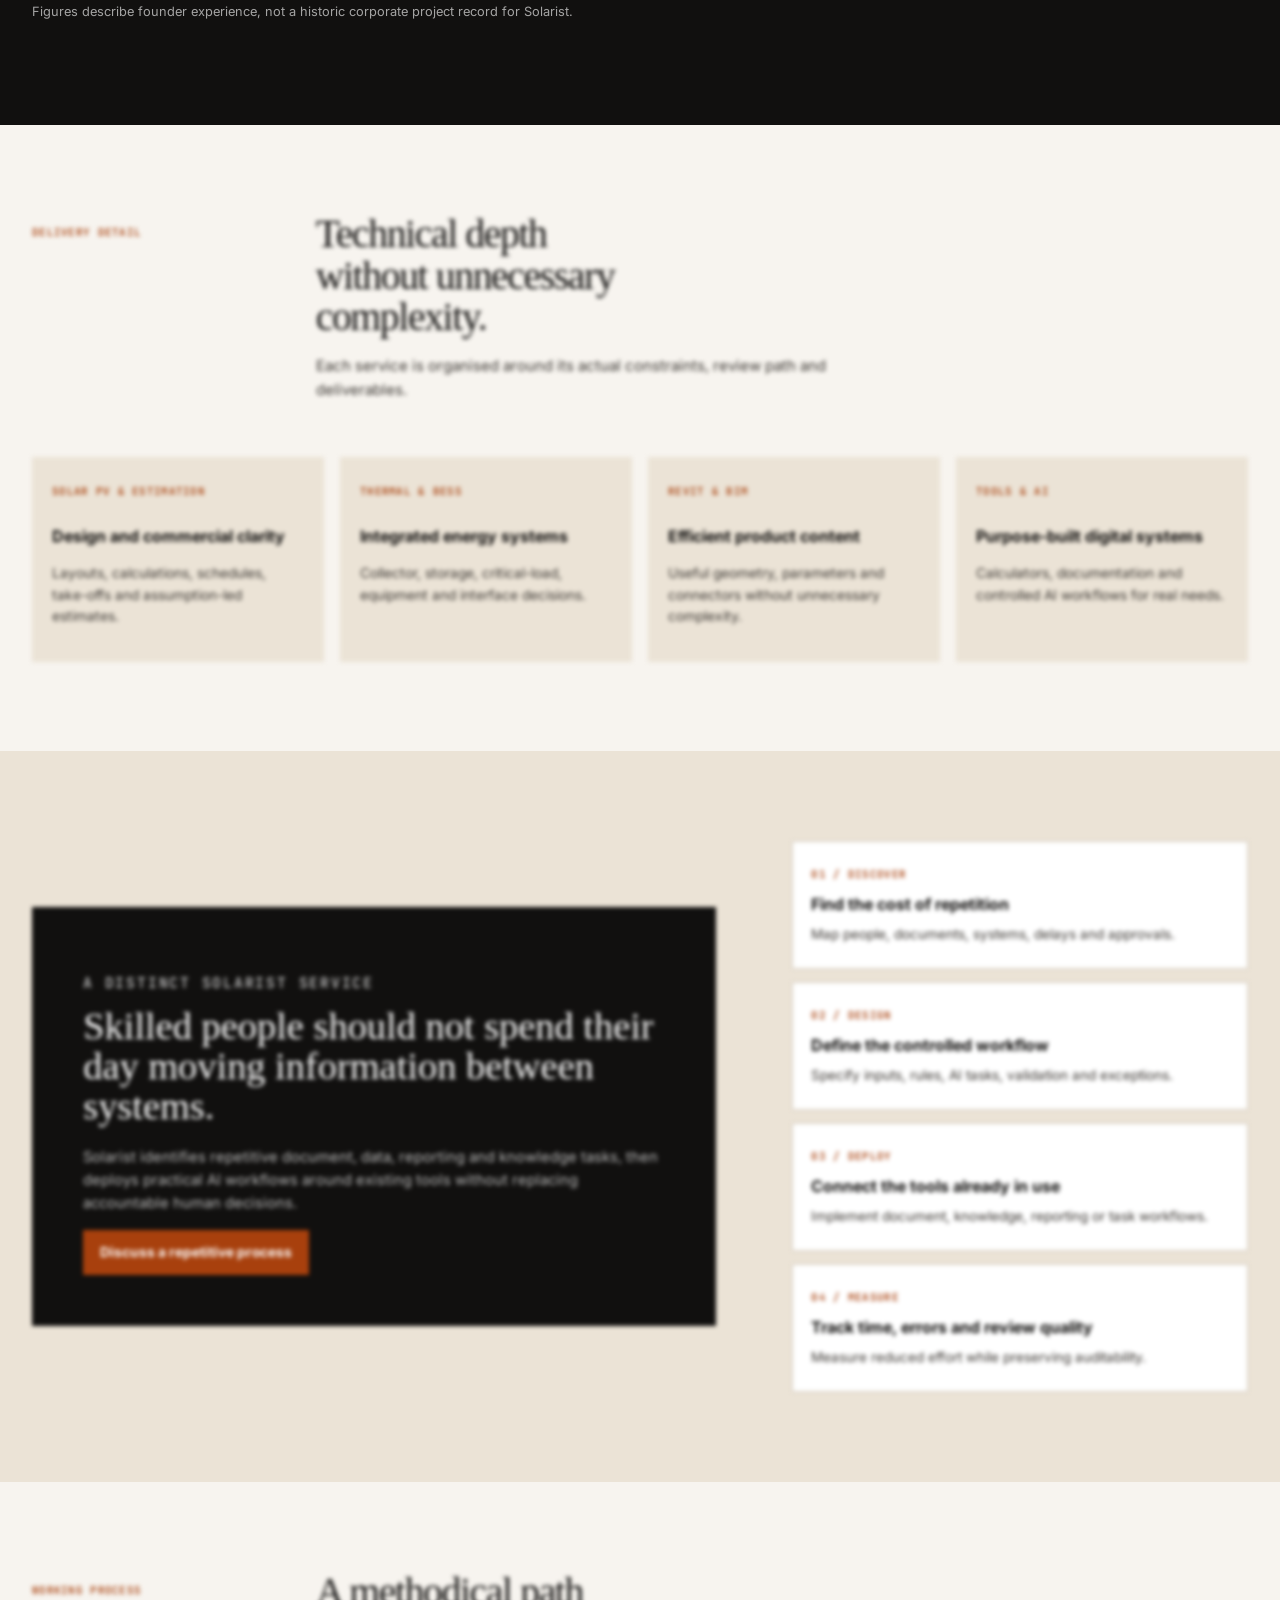
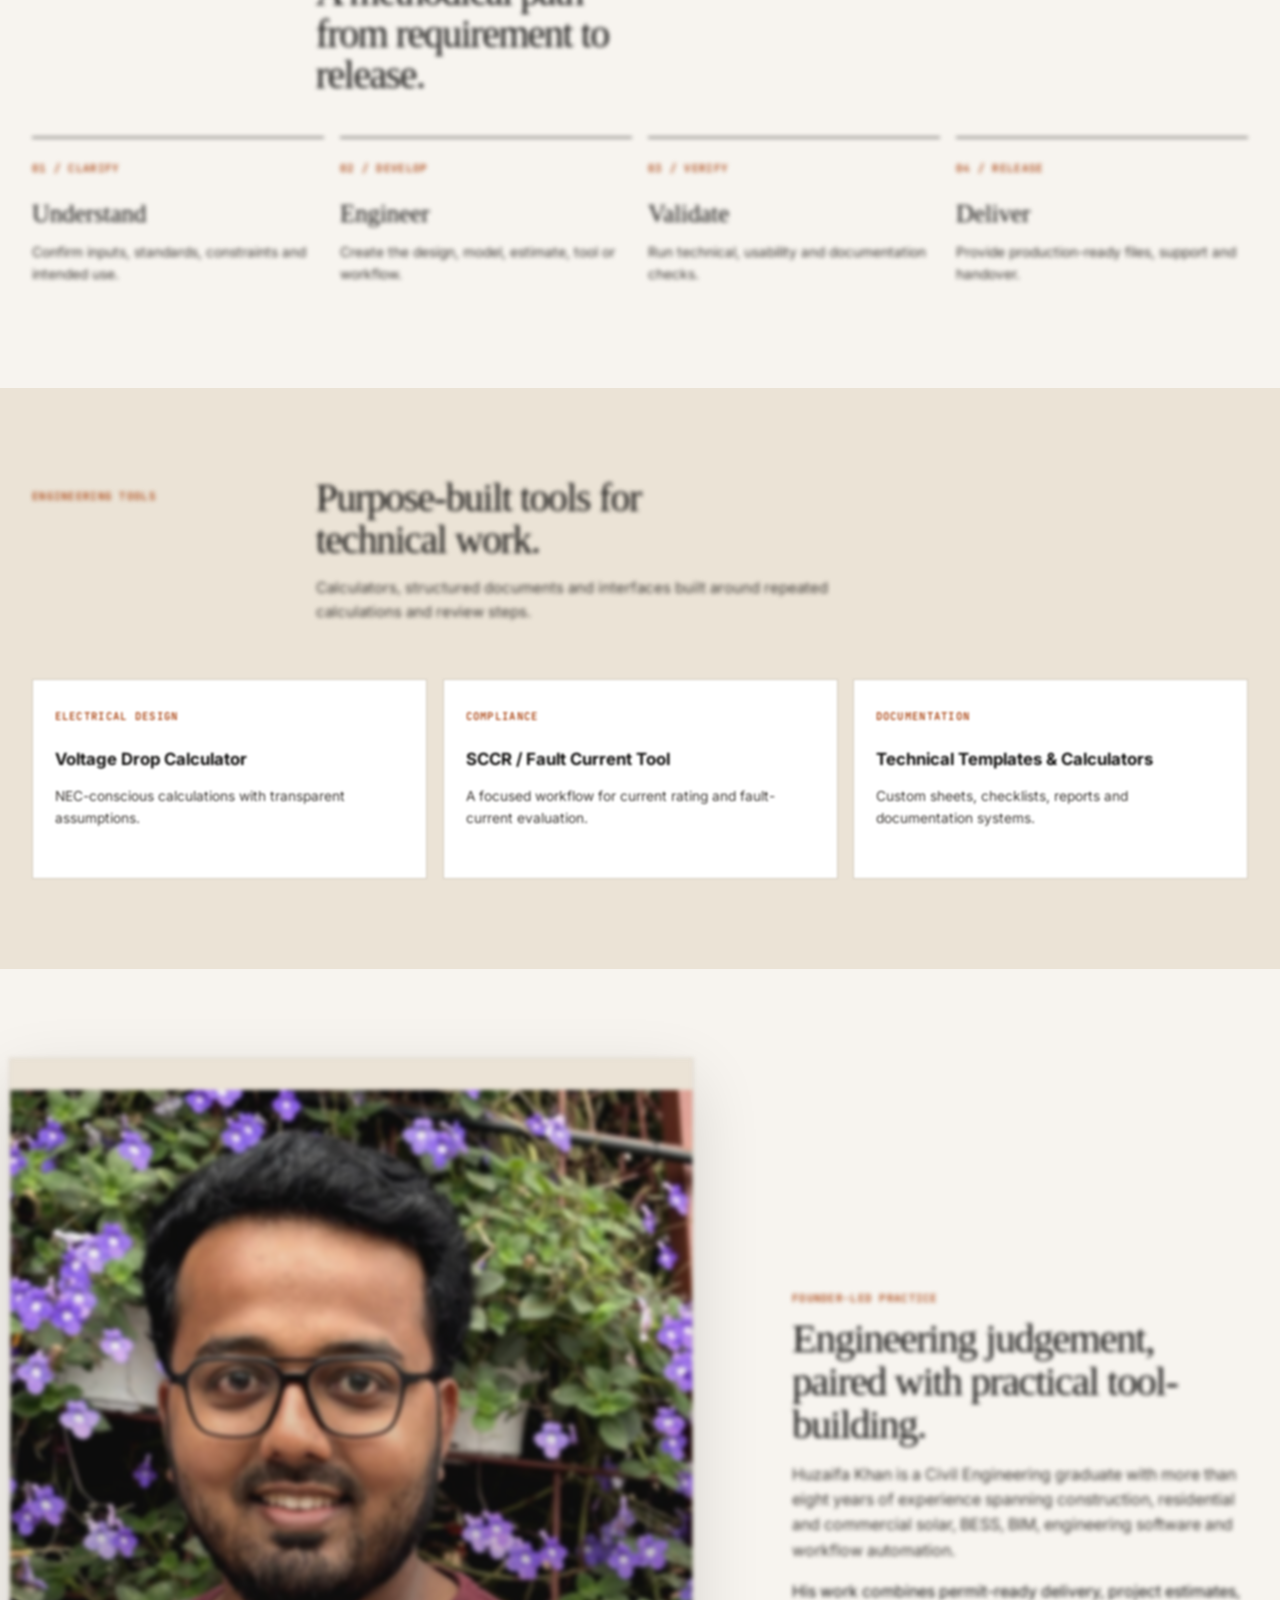
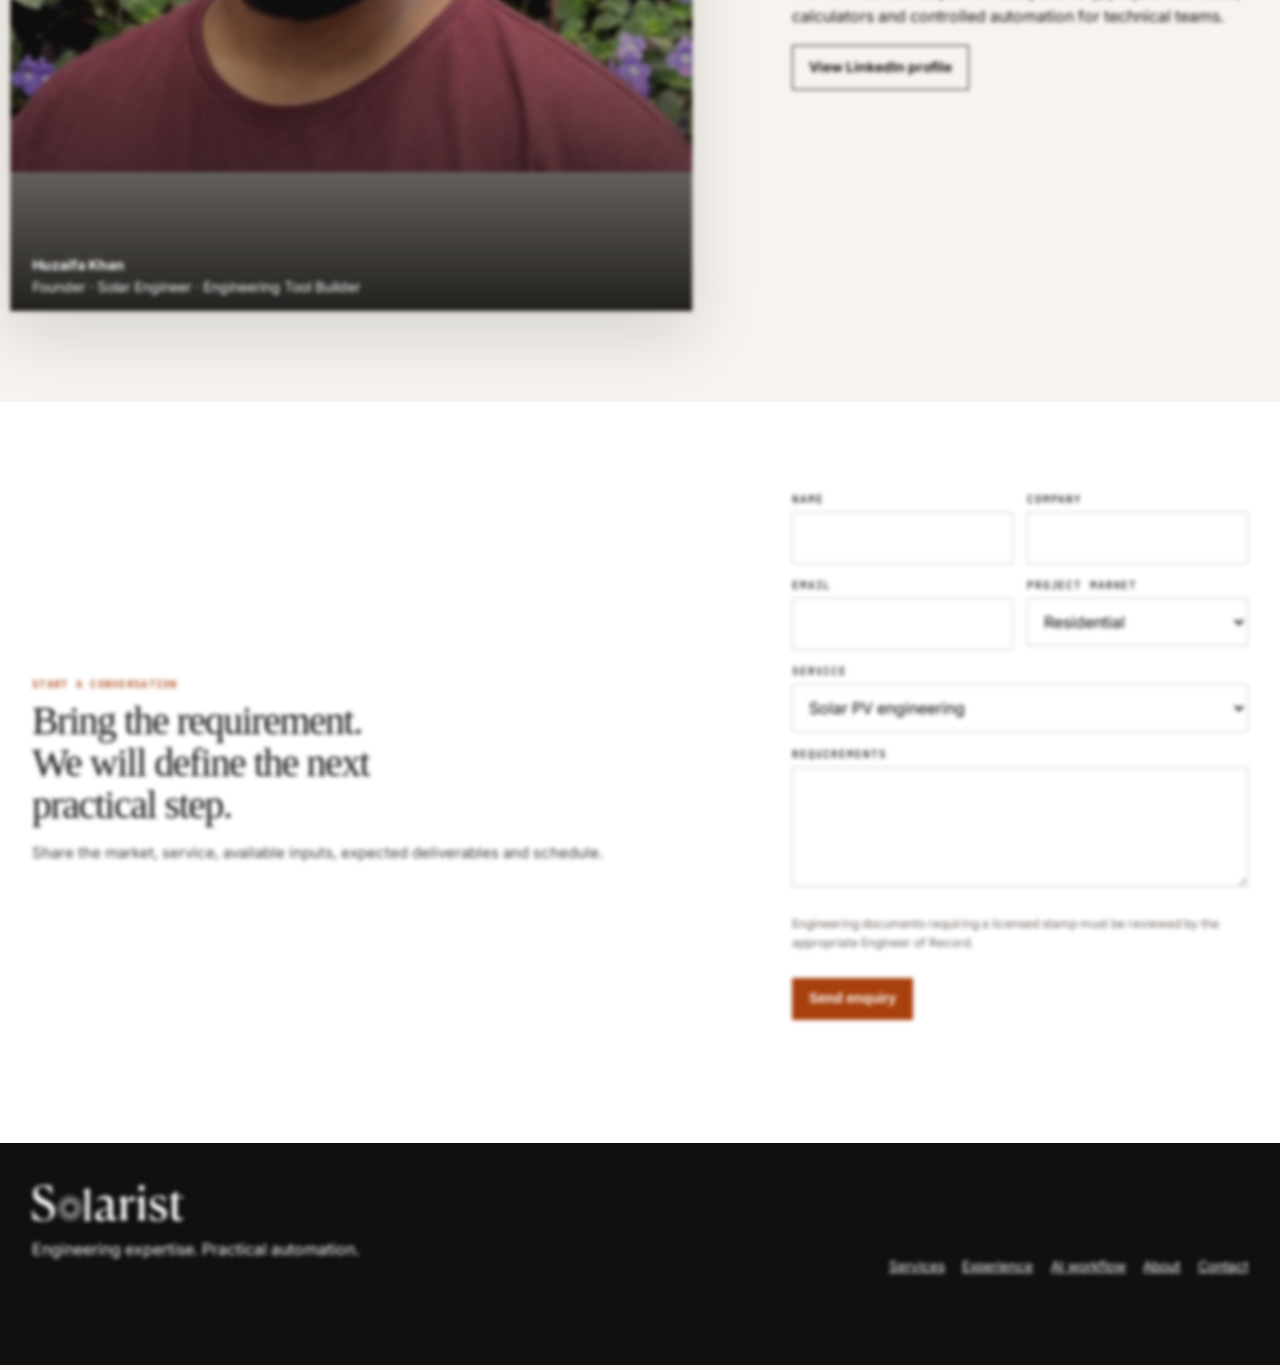
==== commit df5791a7: "Allow trusted Solarist enquiry responses and verify backend" ====
--- a/index.html
+++ b/index.html
@@ -254,8 +254,14 @@
     if (event.key === 'Escape' && modal.classList.contains('is-open')) closeConfirmation();
   });
 
+  const responseOrigins = new Set([
+    window.location.origin,
+    'https://solarist.in',
+    'https://www.solarist.in',
+  ]);
+
   window.addEventListener('message', event => {
-    if (!pending || event.source !== sink.contentWindow) return;
+    if (!pending || !responseOrigins.has(event.origin)) return;
     const data = event.data;
     if (!data || data.source !== RESPONSE_SOURCE) return;
 
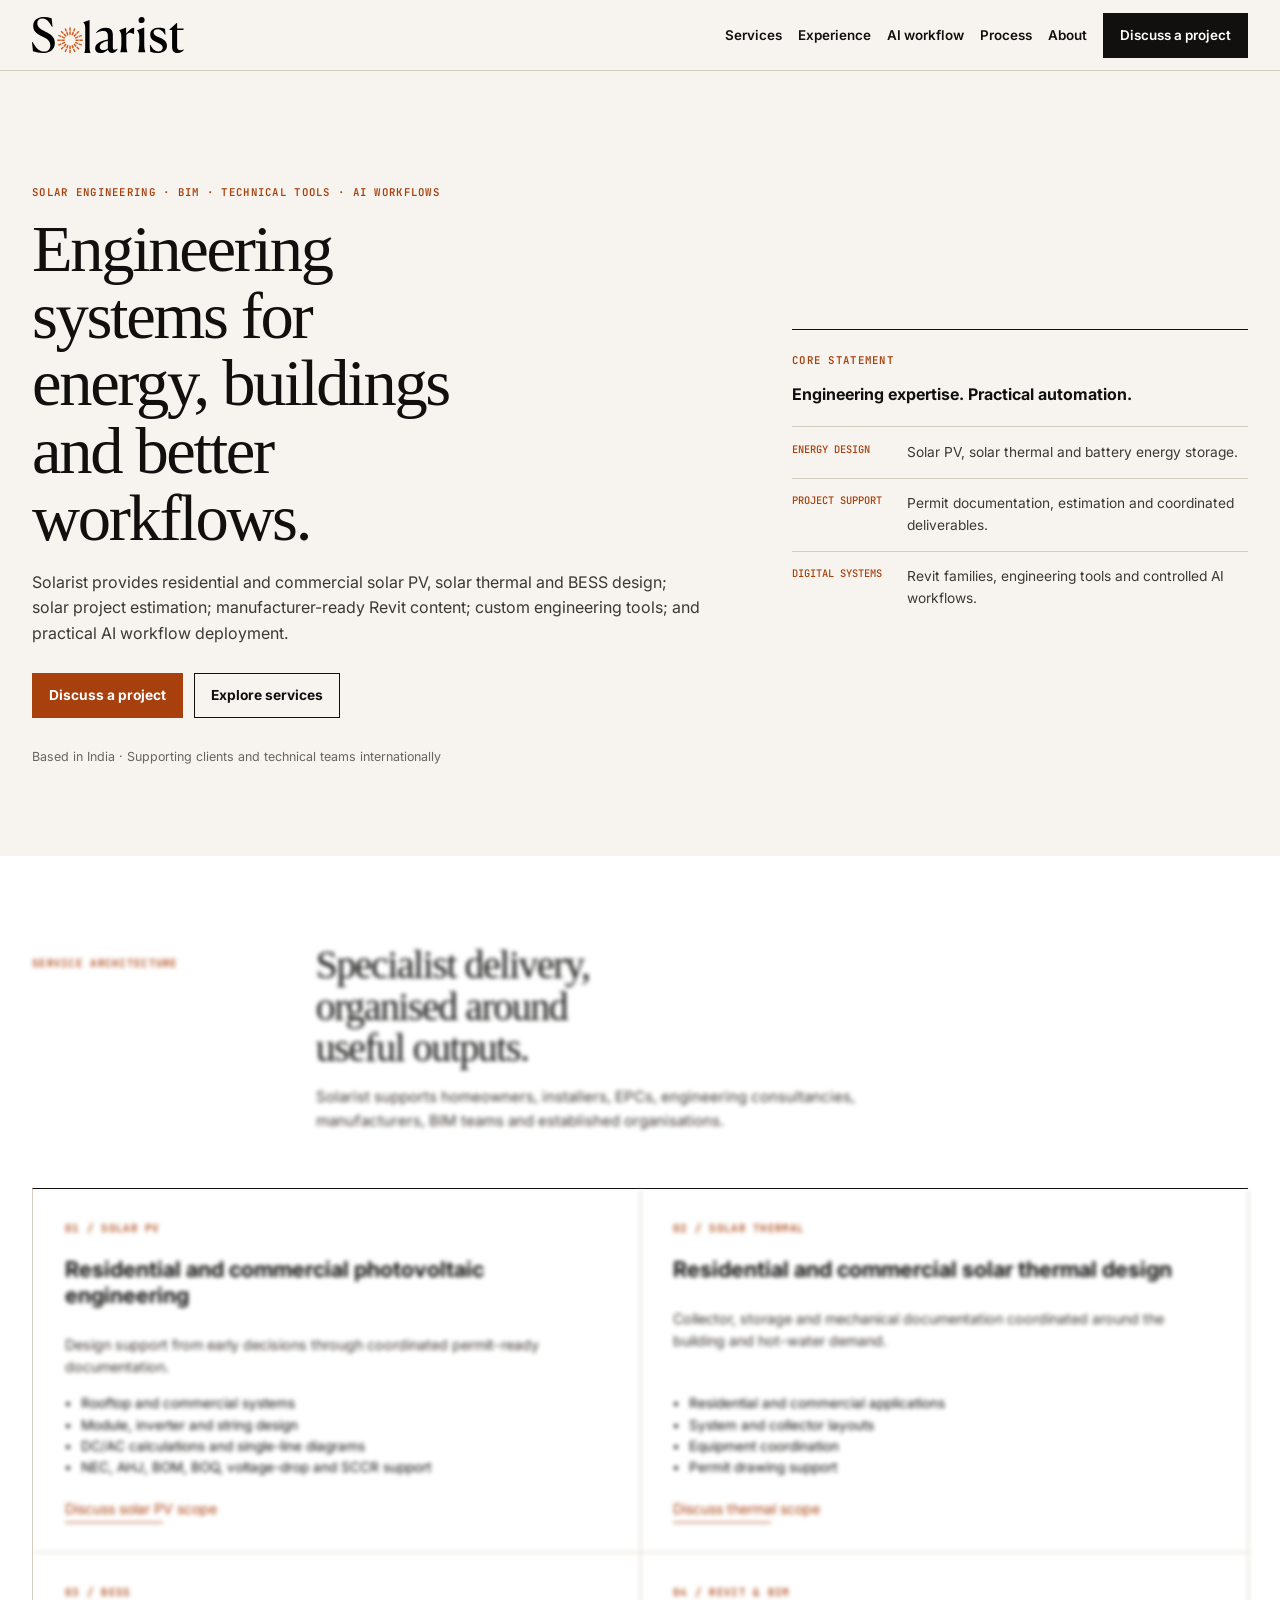
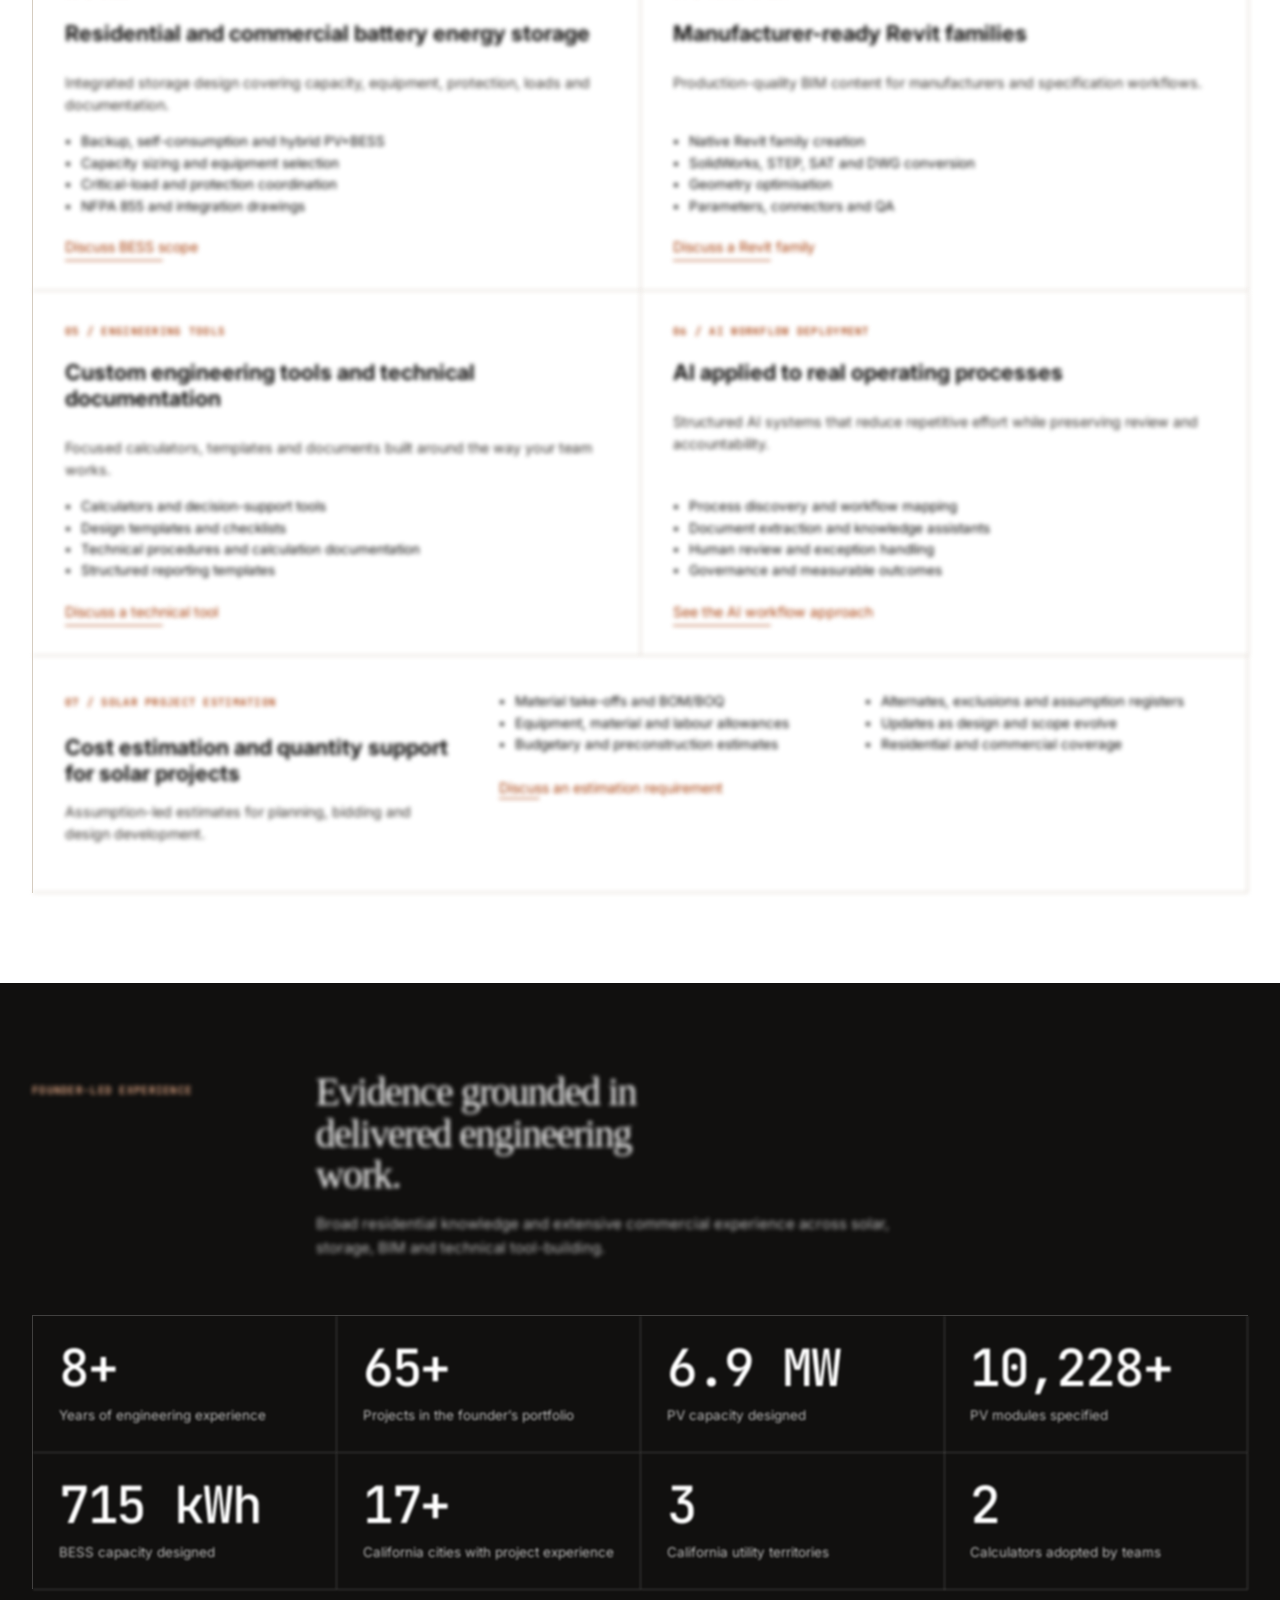
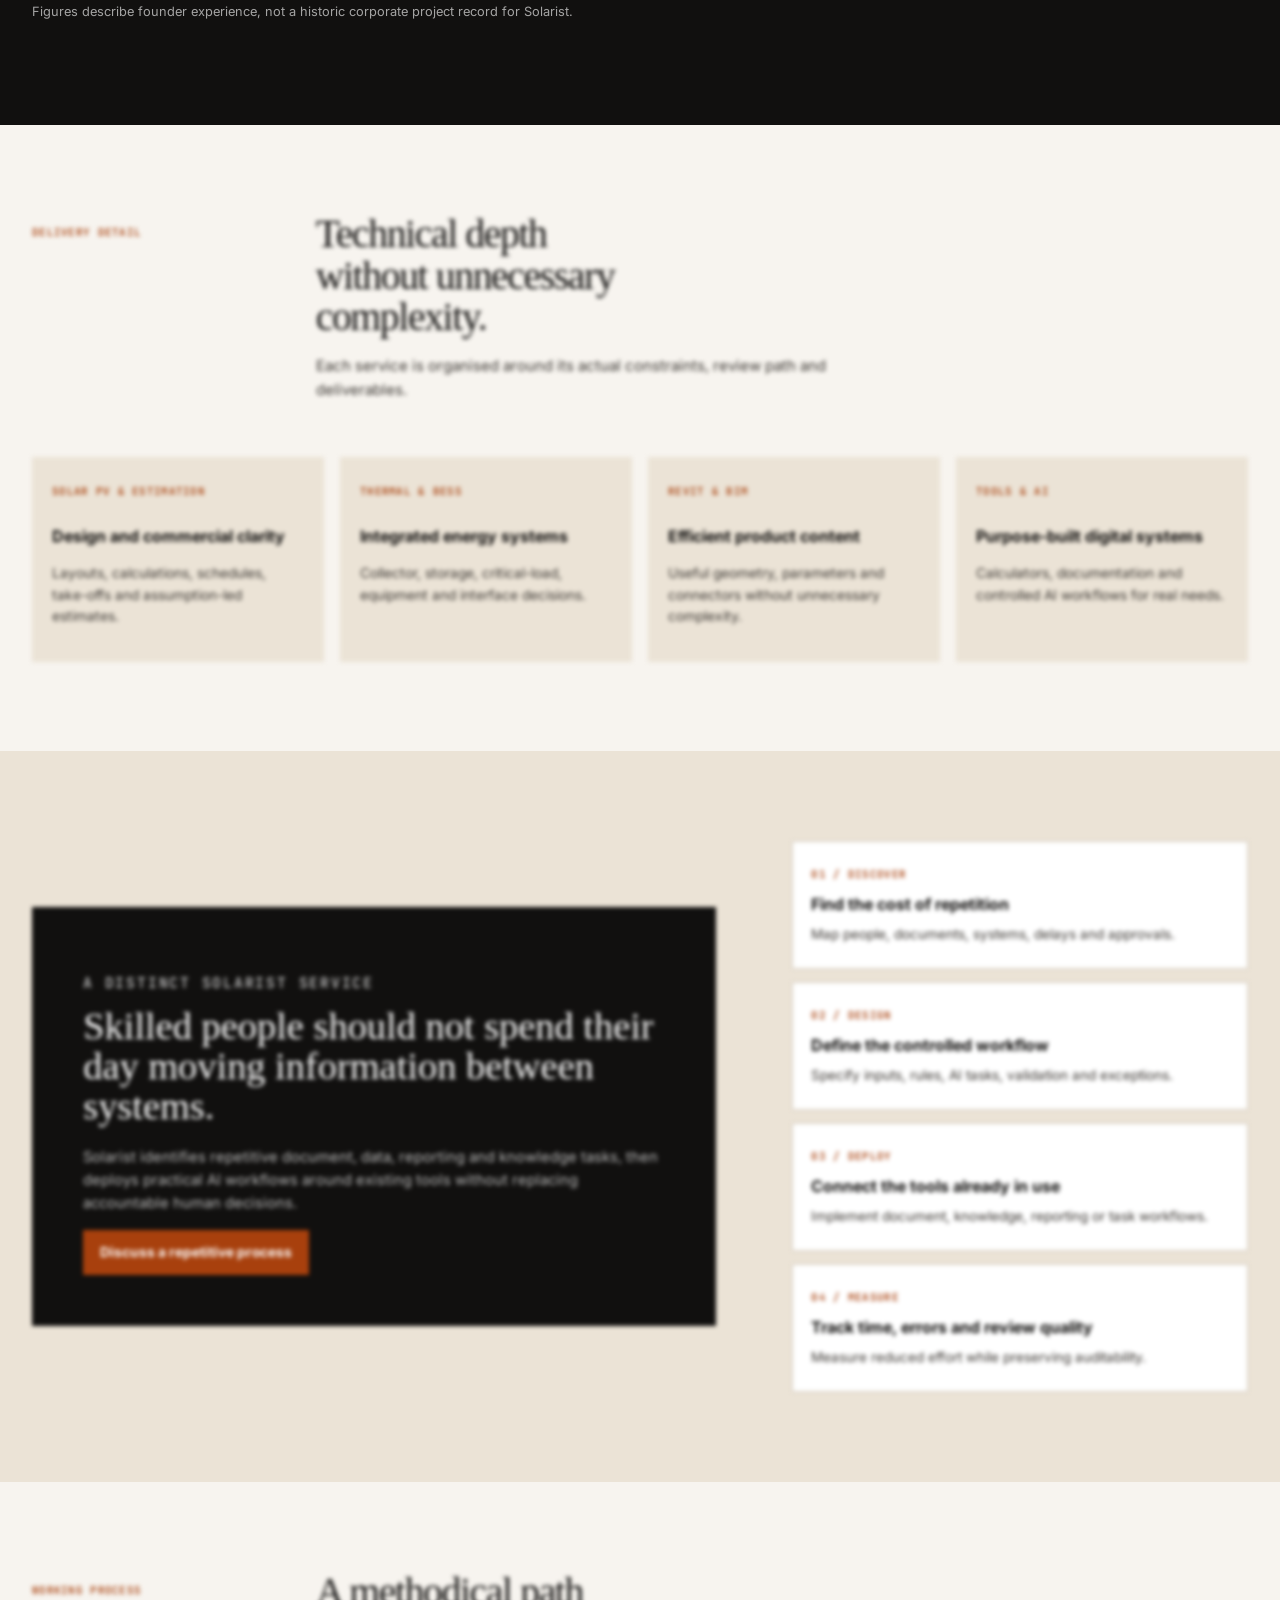
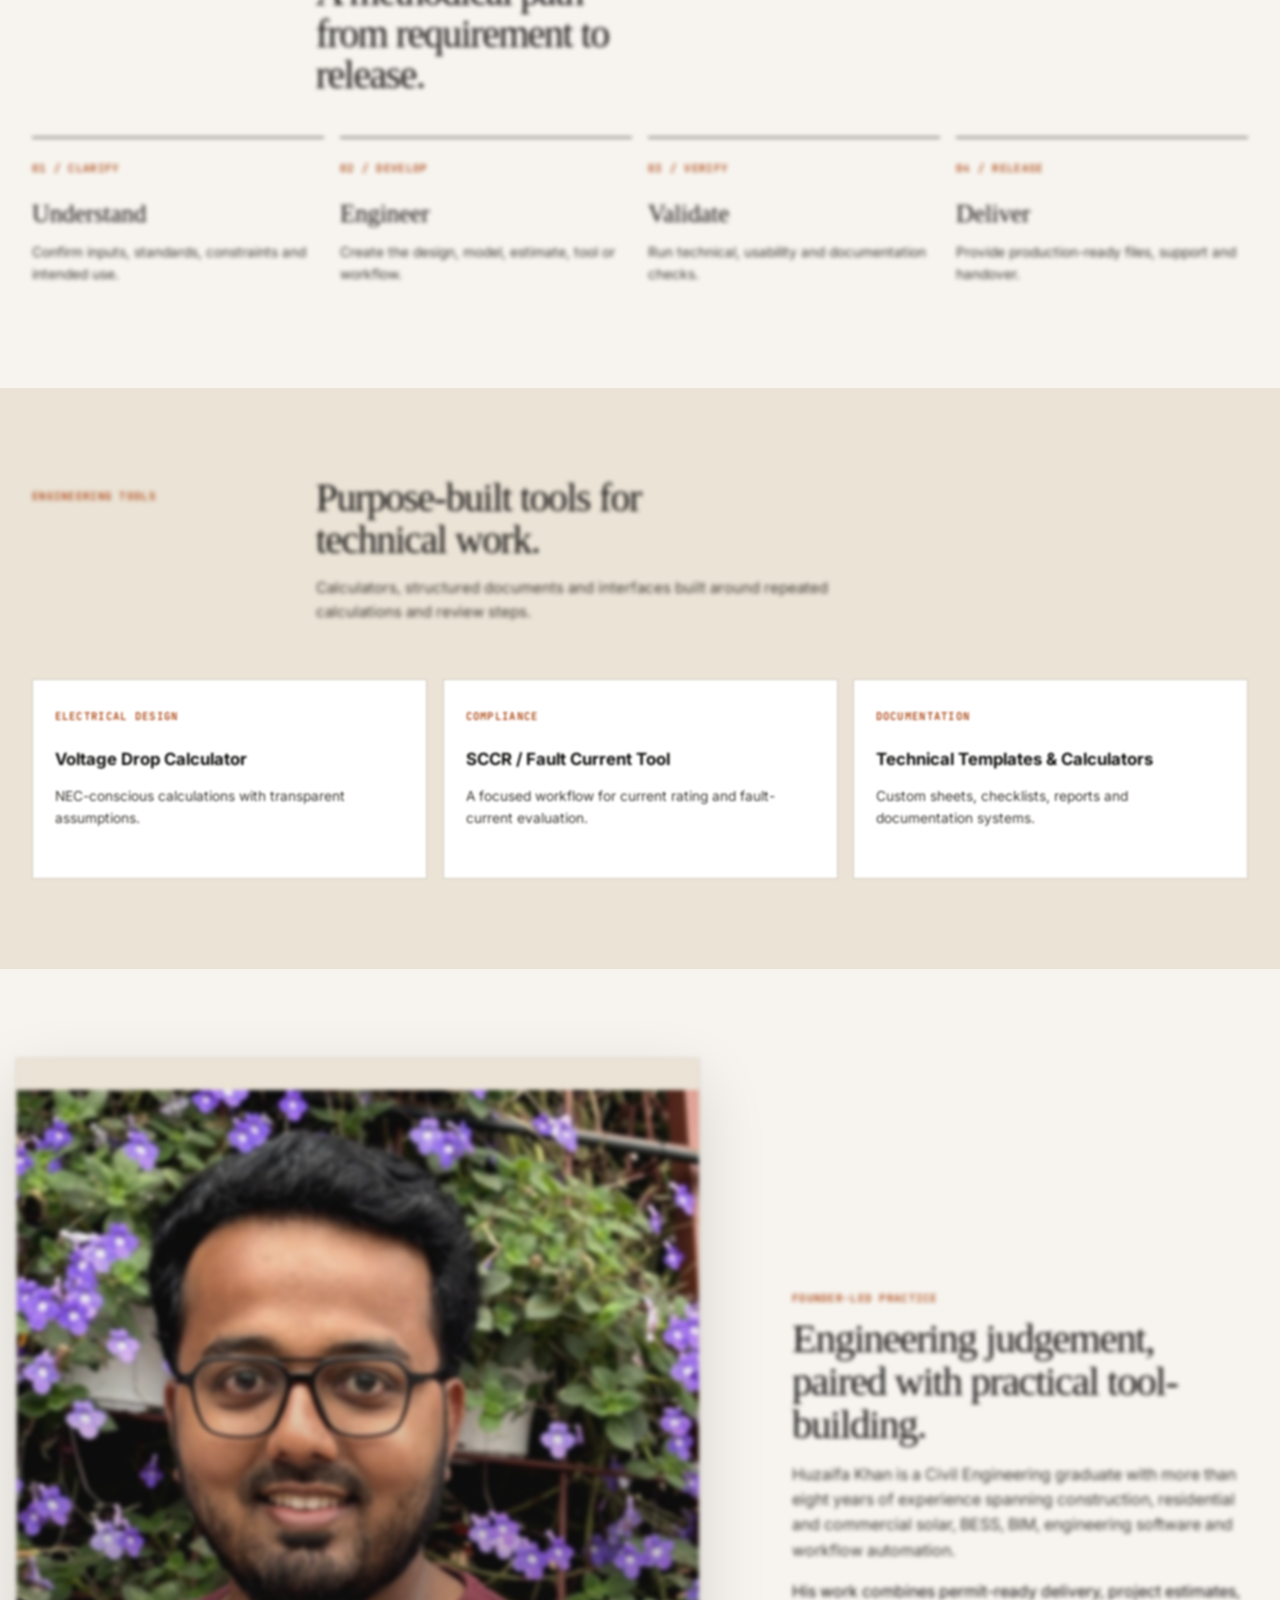
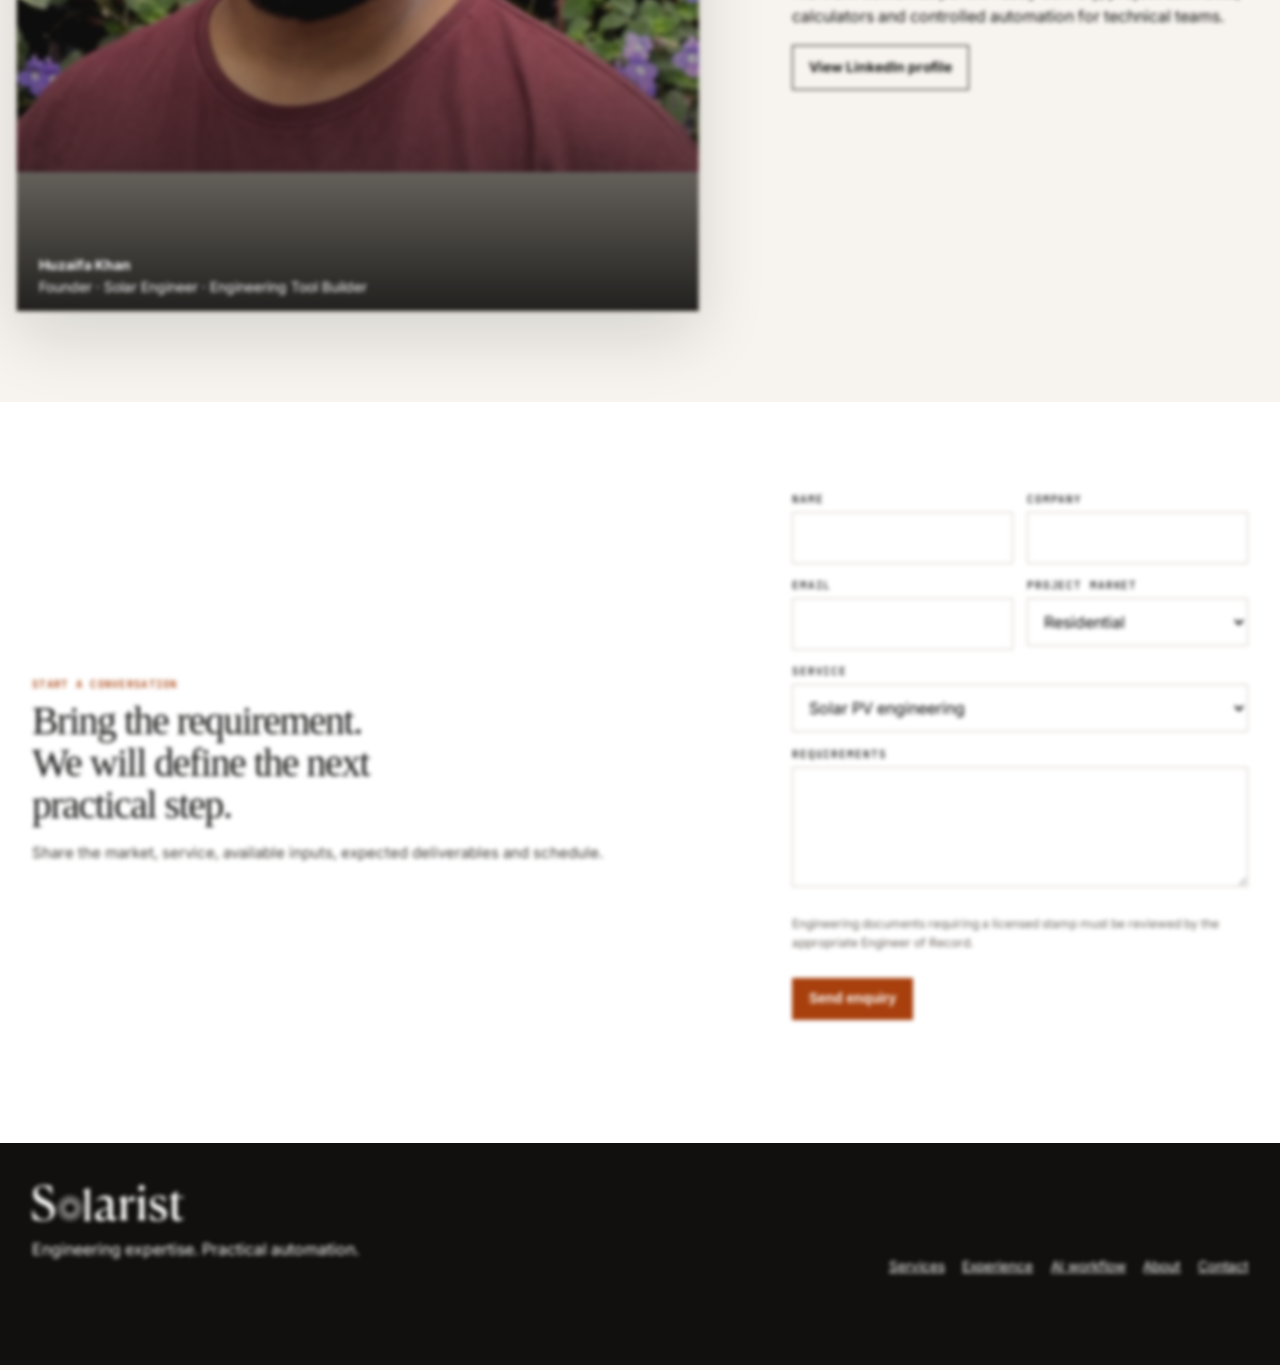
==== commit 9a5572ad: "Polish enquiry modal and improve autofill support" ====
--- a/index.html
+++ b/index.html
@@ -124,7 +124,41 @@
 .form-submit-state{display:block;grid-column:1/-1;min-height:1.2rem;margin:0;color:var(--sol-text-muted);font-size:.78rem}
 @media(prefers-reduced-motion:reduce){.enquiry-confirmation,.enquiry-confirmation-card{transition:none!important}}
 </style>
-</head><body><a class="skip" href="#main">Skip to content</a><header class="site-header" id="header"><div class="shell nav"><a class="brand" href="#top" aria-label="Solarist home"><img src="brand/volume-02/assets/Solarist_Logo_Primary.svg" alt="Solarist"></a><button class="menu" id="menu" aria-expanded="false" aria-controls="navigation">Menu</button><nav class="nav-links" id="navigation" aria-label="Primary"><a href="#services">Services</a><a href="#experience">Experience</a><a href="#automation">AI workflow</a><a href="#process">Process</a><a href="#about">About</a><a class="button primary" href="#contact">Discuss a project</a></nav></div></header><main id="main"><section class="hero" id="top"><div class="shell grid2"><div><p class="eyebrow">Solar engineering · BIM · Technical tools · AI workflows</p><h1>Engineering systems for energy, buildings and better workflows.</h1><p class="lead">Solarist provides residential and commercial solar PV, solar thermal and BESS design; solar project estimation; manufacturer-ready Revit content; custom engineering tools; and practical AI workflow deployment.</p><div class="actions"><a class="button accent" href="#contact">Discuss a project</a><a class="button" href="#services">Explore services</a></div><p class="location">Based in India · Supporting clients and technical teams internationally</p></div><aside class="hero-note"><span class="meta">Core statement</span><strong>Engineering expertise. Practical automation.</strong><div class="cap-row"><span>Energy design</span><p>Solar PV, solar thermal and battery energy storage.</p></div><div class="cap-row"><span>Project support</span><p>Permit documentation, estimation and coordinated deliverables.</p></div><div class="cap-row"><span>Digital systems</span><p>Revit families, engineering tools and controlled AI workflows.</p></div></aside></div></section><section class="services" id="services"><div class="shell"><div class="section-head"><p class="kicker">Service architecture</p><div><h2 class="title">Specialist delivery, organised around useful outputs.</h2><p class="section-copy">Solarist supports homeowners, installers, EPCs, engineering consultancies, manufacturers, BIM teams and established organisations.</p></div></div><div class="service-grid"><article class="card"><span class="meta">01 / Solar PV</span><h3>Residential and commercial photovoltaic engineering</h3><p>Design support from early decisions through coordinated permit-ready documentation.</p><ul><li>Rooftop and commercial systems</li><li>Module, inverter and string design</li><li>DC/AC calculations and single-line diagrams</li><li>NEC, AHJ, BOM, BOQ, voltage-drop and SCCR support</li></ul><a class="text-link" href="#contact">Discuss solar PV scope</a></article><article class="card"><span class="meta">02 / Solar Thermal</span><h3>Residential and commercial solar thermal design</h3><p>Collector, storage and mechanical documentation coordinated around the building and hot-water demand.</p><ul><li>Residential and commercial applications</li><li>System and collector layouts</li><li>Equipment coordination</li><li>Permit drawing support</li></ul><a class="text-link" href="#contact">Discuss thermal scope</a></article><article class="card"><span class="meta">03 / BESS</span><h3>Residential and commercial battery energy storage</h3><p>Integrated storage design covering capacity, equipment, protection, loads and documentation.</p><ul><li>Backup, self-consumption and hybrid PV+BESS</li><li>Capacity sizing and equipment selection</li><li>Critical-load and protection coordination</li><li>NFPA 855 and integration drawings</li></ul><a class="text-link" href="#contact">Discuss BESS scope</a></article><article class="card"><span class="meta">04 / Revit &amp; BIM</span><h3>Manufacturer-ready Revit families</h3><p>Production-quality BIM content for manufacturers and specification workflows.</p><ul><li>Native Revit family creation</li><li>SolidWorks, STEP, SAT and DWG conversion</li><li>Geometry optimisation</li><li>Parameters, connectors and QA</li></ul><a class="text-link" href="#contact">Discuss a Revit family</a></article><article class="card"><span class="meta">05 / Engineering Tools</span><h3>Custom engineering tools and technical documentation</h3><p>Focused calculators, templates and documents built around the way your team works.</p><ul><li>Calculators and decision-support tools</li><li>Design templates and checklists</li><li>Technical procedures and calculation documentation</li><li>Structured reporting templates</li></ul><a class="text-link" href="#contact">Discuss a technical tool</a></article><article class="card"><span class="meta">06 / AI Workflow Deployment</span><h3>AI applied to real operating processes</h3><p>Structured AI systems that reduce repetitive effort while preserving review and accountability.</p><ul><li>Process discovery and workflow mapping</li><li>Document extraction and knowledge assistants</li><li>Human review and exception handling</li><li>Governance and measurable outcomes</li></ul><a class="text-link" href="#automation">See the AI workflow approach</a></article><article class="card wide"><div><span class="meta">07 / Solar Project Estimation</span><h3>Cost estimation and quantity support for solar projects</h3><p>Assumption-led estimates for planning, bidding and design development.</p></div><div><ul><li>Material take-offs and BOM/BOQ</li><li>Equipment, material and labour allowances</li><li>Budgetary and preconstruction estimates</li><li>Alternates, exclusions and assumption registers</li><li>Updates as design and scope evolve</li><li>Residential and commercial coverage</li></ul><a class="text-link" href="#contact">Discuss an estimation requirement</a></div></article></div></div></section><section class="proof" id="experience"><div class="shell"><div class="section-head"><p class="kicker">Founder-led experience</p><div><h2 class="title">Evidence grounded in delivered engineering work.</h2><p class="section-copy">Broad residential knowledge and extensive commercial experience across solar, storage, BIM and technical tool-building.</p></div></div><div class="metrics" id="metrics"><div class="metric"><strong data-count="8" data-suffix="+">8+</strong><span>Years of engineering experience</span></div><div class="metric"><strong data-count="65" data-suffix="+">65+</strong><span>Projects in the founder’s portfolio</span></div><div class="metric"><strong data-count="7.1" data-decimals="1" data-suffix=" MW">7.1 MW</strong><span>PV capacity designed</span></div><div class="metric"><strong data-count="10875" data-group="true" data-suffix="+">10,875+</strong><span>PV modules specified</span></div><div class="metric"><strong data-count="800" data-group="true" data-suffix=" kWh">800 kWh</strong><span>BESS capacity designed</span></div><div class="metric"><strong data-count="20" data-suffix="+">20+</strong><span>California cities with project experience</span></div><div class="metric"><strong data-count="4">4</strong><span>California utility territories</span></div><div class="metric"><strong data-count="3">3</strong><span>Calculators adopted by teams</span></div></div><p class="proof-note">Figures describe founder experience, not a historic corporate project record for Solarist.</p></div></section><section><div class="shell"><div class="section-head"><p class="kicker">Delivery detail</p><div><h2 class="title">Technical depth without unnecessary complexity.</h2><p class="section-copy">Each service is organised around its actual constraints, review path and deliverables.</p></div></div><div class="four"><article class="panel"><span class="meta">Solar PV &amp; estimation</span><h3>Design and commercial clarity</h3><p>Layouts, calculations, schedules, take-offs and assumption-led estimates.</p></article><article class="panel"><span class="meta">Thermal &amp; BESS</span><h3>Integrated energy systems</h3><p>Collector, storage, critical-load, equipment and interface decisions.</p></article><article class="panel"><span class="meta">Revit &amp; BIM</span><h3>Efficient product content</h3><p>Useful geometry, parameters and connectors without unnecessary complexity.</p></article><article class="panel"><span class="meta">Tools &amp; AI</span><h3>Purpose-built digital systems</h3><p>Calculators, documentation and controlled AI workflows for real needs.</p></article></div></div></section><section class="automation" id="automation"><div class="shell grid2"><div class="problem"><p class="kicker">A distinct Solarist service</p><h2>Skilled people should not spend their day moving information between systems.</h2><p>Solarist identifies repetitive document, data, reporting and knowledge tasks, then deploys practical AI workflows around existing tools without replacing accountable human decisions.</p><a class="button accent" href="#contact">Discuss a repetitive process</a></div><div class="ai-list"><article class="ai"><span class="meta">01 / Discover</span><h3>Find the cost of repetition</h3><p>Map people, documents, systems, delays and approvals.</p></article><article class="ai"><span class="meta">02 / Design</span><h3>Define the controlled workflow</h3><p>Specify inputs, rules, AI tasks, validation and exceptions.</p></article><article class="ai"><span class="meta">03 / Deploy</span><h3>Connect the tools already in use</h3><p>Implement document, knowledge, reporting or task workflows.</p></article><article class="ai"><span class="meta">04 / Measure</span><h3>Track time, errors and review quality</h3><p>Measure reduced effort while preserving auditability.</p></article></div></div></section><section id="process"><div class="shell"><div class="section-head"><p class="kicker">Working process</p><div><h2 class="title">A methodical path from requirement to release.</h2></div></div><div class="process"><article class="step"><span class="meta">01 / Clarify</span><h3>Understand</h3><p>Confirm inputs, standards, constraints and intended use.</p></article><article class="step"><span class="meta">02 / Develop</span><h3>Engineer</h3><p>Create the design, model, estimate, tool or workflow.</p></article><article class="step"><span class="meta">03 / Verify</span><h3>Validate</h3><p>Run technical, usability and documentation checks.</p></article><article class="step"><span class="meta">04 / Release</span><h3>Deliver</h3><p>Provide production-ready files, support and handover.</p></article></div></div></section><section class="tools" id="tools"><div class="shell"><div class="section-head"><p class="kicker">Engineering tools</p><div><h2 class="title">Purpose-built tools for technical work.</h2><p class="section-copy">Calculators, structured documents and interfaces built around repeated calculations and review steps.</p></div></div><div class="tools-grid"><article class="tool"><span class="meta">Electrical design</span><h3>Voltage Drop Calculator</h3><p>NEC-conscious calculations with transparent assumptions.</p></article><article class="tool"><span class="meta">Compliance</span><h3>SCCR / Fault Current Tool</h3><p>A focused workflow for current rating and fault-current evaluation.</p></article><article class="tool"><span class="meta">Documentation</span><h3>Technical Templates &amp; Calculators</h3><p>Custom sheets, checklists, reports and documentation systems.</p></article></div></div></section><section id="about"><div class="shell grid2"><div class="portrait" tabindex="0"><div class="portrait-mark" aria-hidden="true">HK</div><div class="portrait-overlay"><strong>Huzaifa Khan</strong><br>Founder · Solar Engineer · Engineering Tool Builder</div></div><div><p class="kicker">Founder-led practice</p><h2 class="display">Engineering judgement, paired with practical tool-building.</h2><p class="lead">Huzaifa Khan is a Civil Engineering graduate with more than eight years of experience spanning construction, residential and commercial solar, BESS, BIM, engineering software and workflow automation.</p><p>His work combines permit-ready delivery, project estimates, calculators and controlled automation for technical teams.</p><a class="button" href="https://www.linkedin.com/in/huzaifarjkhan/" target="_blank" rel="noopener noreferrer">View LinkedIn profile</a></div></div></section><section class="contact" id="contact"><div class="shell grid2"><div><p class="kicker">Start a conversation</p><h2 class="title">Bring the requirement. We will define the next practical step.</h2><p class="section-copy">Share the market, service, available inputs, expected deliverables and schedule.</p></div><form id="solaristEnquiryForm" action="https://script.google.com/macros/s/AKfycbz2QghMUkVE-aLRTAjIxoGC-xHk0ArBqOP9a52XqDblG6EVhKaMXDXP1Sf1y2fpfgR3/exec" method="POST" target="solaristSheetSink"><input type="hidden" name="source_url" id="formSourceUrl" value=""><input type="text" name="_honey" tabindex="-1" autocomplete="off" aria-hidden="true" style="position:absolute;left:-9999px;width:1px;height:1px;opacity:0"><div class="field"><label for="name">Name</label><input id="name" name="name" autocomplete="name" required></div><div class="field"><label for="company">Company</label><input id="company" name="company" autocomplete="organization"></div><div class="field"><label for="email">Email</label><input id="email" name="email" type="email" autocomplete="email" required></div><div class="field"><label for="market">Project market</label><select id="market" name="project_market"><option>Residential</option><option>Commercial</option><option>Manufacturer / product</option><option>Internal company workflow</option><option>Not sure yet</option></select></div><div class="field full"><label for="service">Service</label><select id="service" name="service"><option>Solar PV engineering</option><option>Solar thermal design</option><option>BESS engineering</option><option>Revit family / BIM content</option><option>Engineering tools / technical documentation</option><option>AI workflow deployment</option><option>Solar project estimation</option><option>Other technical enquiry</option></select></div><div class="field full"><label for="message">Requirements</label><textarea id="message" name="message" required></textarea></div><p class="form-note">Engineering documents requiring a licensed stamp must be reviewed by the appropriate Engineer of Record.</p><button class="button accent submit" type="submit">Send enquiry</button></form></div></section></main><footer><div class="shell"><div class="footer-grid"><div><img class="footer-logo" src="brand/volume-02/assets/Solarist_Logo_Primary.svg" alt="Solarist"><p>Engineering expertise. Practical automation.</p></div><nav class="footer-links" aria-label="Footer"><a href="#services">Services</a><a href="#experience">Experience</a><a href="#automation">AI workflow</a><a href="#about">About</a><a href="#contact">Contact</a></nav></div><div class="footer-bottom"><span>© 2026 Solarist. Founder-led engineering and automation practice.</span><span>Based in India · Working internationally</span></div></div></footer><script>
+
+<style id="solarist-enquiry-experience-v2">
+.enquiry-confirmation{position:fixed;inset:0;z-index:1000;display:grid;place-items:center;padding:clamp(1rem,4vw,2rem);background:rgb(17 16 15/.66);backdrop-filter:blur(18px) saturate(.78);-webkit-backdrop-filter:blur(18px) saturate(.78);opacity:0;visibility:hidden;pointer-events:none;transition:opacity 320ms ease,visibility 0s linear 320ms}
+.enquiry-confirmation.is-open{opacity:1;visibility:visible;pointer-events:auto;transition:opacity 320ms ease,visibility 0s}
+.enquiry-confirmation.is-closing{opacity:0;visibility:visible;pointer-events:none}
+.enquiry-confirmation-card{position:relative;isolation:isolate;width:min(35rem,100%);overflow:hidden;background:var(--sol-surface-page);border:1px solid rgb(17 16 15/.1);border-radius:10px;padding:clamp(2rem,6vw,3.15rem);box-shadow:0 36px 110px rgb(0 0 0/.34);opacity:0;transform:translate3d(0,28px,0) scale(.965);filter:blur(7px);transition:opacity 320ms ease,transform 520ms cubic-bezier(.16,1,.3,1),filter 420ms ease}
+.enquiry-confirmation-card::before{content:none!important}
+.enquiry-confirmation.is-open .enquiry-confirmation-card{opacity:1;transform:none;filter:none}
+.enquiry-confirmation.is-closing .enquiry-confirmation-card{opacity:0;transform:translate3d(0,16px,0) scale(.982);filter:blur(4px);transition-duration:240ms}
+.enquiry-confirmation-accent{position:absolute;z-index:-1;top:0;left:0;width:100%;height:4px;background:linear-gradient(90deg,var(--sol-action-accent),#ef9a68 58%,var(--sol-action-accent));transform-origin:left;transform:scaleX(.12);opacity:.7;transition:transform 780ms cubic-bezier(.16,1,.3,1),opacity 360ms ease}
+.enquiry-confirmation.is-open .enquiry-confirmation-accent{transform:scaleX(1);opacity:1}
+.enquiry-confirmation-mark{position:relative;display:grid;place-items:center;width:4rem;height:4rem;margin:0 0 1.45rem;border:1px solid rgb(168 64 13/.5);border-radius:50%;color:var(--sol-text-accent);font:600 1.45rem/1 var(--sol-font-data);background:rgb(168 64 13/.035);transition:background-color 300ms ease,border-color 300ms ease,transform 420ms cubic-bezier(.16,1,.3,1)}
+.enquiry-confirmation-symbol{display:block;opacity:0;transform:scale(.55) rotate(-12deg)}
+.enquiry-confirmation[data-state="sending"] .enquiry-confirmation-mark::before{content:"";position:absolute;inset:7px;border:2px solid rgb(168 64 13/.16);border-top-color:var(--sol-action-accent);border-radius:50%;animation:solarist-enquiry-spin .82s linear infinite}
+.enquiry-confirmation[data-state="success"] .enquiry-confirmation-mark{background:rgb(168 64 13/.08);transform:scale(1.02)}
+.enquiry-confirmation[data-state="success"] .enquiry-confirmation-symbol{opacity:1;transform:none;animation:solarist-enquiry-check 620ms cubic-bezier(.16,1,.3,1)}
+.enquiry-confirmation[data-state="error"] .enquiry-confirmation-mark{border-color:#8c342c;color:#8c342c;background:rgb(140 52 44/.06)}
+.enquiry-confirmation[data-state="error"] .enquiry-confirmation-symbol{opacity:1;transform:none}
+.enquiry-confirmation-kicker{margin:0 0 .75rem;color:var(--sol-text-accent);font:600 .69rem/1.3 var(--sol-font-data);letter-spacing:.14em;text-transform:uppercase}
+.enquiry-confirmation h2{max-width:11ch;margin:0 0 1rem;font:400 clamp(2.15rem,7vw,3.45rem)/.98 var(--sol-font-display);letter-spacing:-.045em;text-wrap:balance}
+.enquiry-confirmation-copy{max-width:42ch;margin:0;color:var(--sol-text-secondary);font-size:clamp(.95rem,2vw,1.03rem);line-height:1.68}
+.enquiry-confirmation-progress{position:relative;height:3px;margin:1.65rem 0 0;overflow:hidden;background:rgb(17 16 15/.08);opacity:0;transition:opacity 240ms ease}
+.enquiry-confirmation-progress span{position:absolute;inset:0;width:42%;background:var(--sol-action-accent);transform:translateX(-120%)}
+.enquiry-confirmation[data-state="sending"] .enquiry-confirmation-progress{opacity:1}
+.enquiry-confirmation[data-state="sending"] .enquiry-confirmation-progress span{animation:solarist-enquiry-progress 1.2s cubic-bezier(.65,0,.35,1) infinite}
+.enquiry-confirmation .button{min-width:8.5rem;margin-top:1.75rem;cursor:pointer;transition:transform 220ms ease,box-shadow 220ms ease,opacity 220ms ease}
+.enquiry-confirmation .button[hidden]{display:block;visibility:hidden;opacity:0;pointer-events:none;margin-top:.5rem;min-height:0;height:0;padding:0;border:0}
+.enquiry-confirmation .button:hover{transform:translateY(-2px);box-shadow:0 12px 30px rgb(17 16 15/.15)}
+@keyframes solarist-enquiry-spin{to{transform:rotate(360deg)}}
+@keyframes solarist-enquiry-check{0%{opacity:0;transform:scale(.4) rotate(-18deg)}55%{opacity:1;transform:scale(1.16) rotate(3deg)}100%{opacity:1;transform:none}}
+@keyframes solarist-enquiry-progress{0%{transform:translateX(-120%)}55%{transform:translateX(115%)}100%{transform:translateX(270%)}}
+@media(max-width:36rem){.enquiry-confirmation{place-items:end center;padding:0}.enquiry-confirmation-card{width:100%;border-radius:12px 12px 0 0;padding:2rem 1.35rem 1.5rem;transform:translate3d(0,100%,0)}.enquiry-confirmation h2{font-size:clamp(2.15rem,13vw,3rem)}.enquiry-confirmation-mark{width:3.6rem;height:3.6rem}}
+@media(prefers-reduced-motion:reduce){.enquiry-confirmation,.enquiry-confirmation-card,.enquiry-confirmation-accent,.enquiry-confirmation-mark,.enquiry-confirmation-symbol,.enquiry-confirmation-progress span,.enquiry-confirmation .button{animation:none!important;transition:none!important}}
+</style>
+</head><body><a class="skip" href="#main">Skip to content</a><header class="site-header" id="header"><div class="shell nav"><a class="brand" href="#top" aria-label="Solarist home"><img src="brand/volume-02/assets/Solarist_Logo_Primary.svg" alt="Solarist"></a><button class="menu" id="menu" aria-expanded="false" aria-controls="navigation">Menu</button><nav class="nav-links" id="navigation" aria-label="Primary"><a href="#services">Services</a><a href="#experience">Experience</a><a href="#automation">AI workflow</a><a href="#process">Process</a><a href="#about">About</a><a class="button primary" href="#contact">Discuss a project</a></nav></div></header><main id="main"><section class="hero" id="top"><div class="shell grid2"><div><p class="eyebrow">Solar engineering · BIM · Technical tools · AI workflows</p><h1>Engineering systems for energy, buildings and better workflows.</h1><p class="lead">Solarist provides residential and commercial solar PV, solar thermal and BESS design; solar project estimation; manufacturer-ready Revit content; custom engineering tools; and practical AI workflow deployment.</p><div class="actions"><a class="button accent" href="#contact">Discuss a project</a><a class="button" href="#services">Explore services</a></div><p class="location">Based in India · Supporting clients and technical teams internationally</p></div><aside class="hero-note"><span class="meta">Core statement</span><strong>Engineering expertise. Practical automation.</strong><div class="cap-row"><span>Energy design</span><p>Solar PV, solar thermal and battery energy storage.</p></div><div class="cap-row"><span>Project support</span><p>Permit documentation, estimation and coordinated deliverables.</p></div><div class="cap-row"><span>Digital systems</span><p>Revit families, engineering tools and controlled AI workflows.</p></div></aside></div></section><section class="services" id="services"><div class="shell"><div class="section-head"><p class="kicker">Service architecture</p><div><h2 class="title">Specialist delivery, organised around useful outputs.</h2><p class="section-copy">Solarist supports homeowners, installers, EPCs, engineering consultancies, manufacturers, BIM teams and established organisations.</p></div></div><div class="service-grid"><article class="card"><span class="meta">01 / Solar PV</span><h3>Residential and commercial photovoltaic engineering</h3><p>Design support from early decisions through coordinated permit-ready documentation.</p><ul><li>Rooftop and commercial systems</li><li>Module, inverter and string design</li><li>DC/AC calculations and single-line diagrams</li><li>NEC, AHJ, BOM, BOQ, voltage-drop and SCCR support</li></ul><a class="text-link" href="#contact">Discuss solar PV scope</a></article><article class="card"><span class="meta">02 / Solar Thermal</span><h3>Residential and commercial solar thermal design</h3><p>Collector, storage and mechanical documentation coordinated around the building and hot-water demand.</p><ul><li>Residential and commercial applications</li><li>System and collector layouts</li><li>Equipment coordination</li><li>Permit drawing support</li></ul><a class="text-link" href="#contact">Discuss thermal scope</a></article><article class="card"><span class="meta">03 / BESS</span><h3>Residential and commercial battery energy storage</h3><p>Integrated storage design covering capacity, equipment, protection, loads and documentation.</p><ul><li>Backup, self-consumption and hybrid PV+BESS</li><li>Capacity sizing and equipment selection</li><li>Critical-load and protection coordination</li><li>NFPA 855 and integration drawings</li></ul><a class="text-link" href="#contact">Discuss BESS scope</a></article><article class="card"><span class="meta">04 / Revit &amp; BIM</span><h3>Manufacturer-ready Revit families</h3><p>Production-quality BIM content for manufacturers and specification workflows.</p><ul><li>Native Revit family creation</li><li>SolidWorks, STEP, SAT and DWG conversion</li><li>Geometry optimisation</li><li>Parameters, connectors and QA</li></ul><a class="text-link" href="#contact">Discuss a Revit family</a></article><article class="card"><span class="meta">05 / Engineering Tools</span><h3>Custom engineering tools and technical documentation</h3><p>Focused calculators, templates and documents built around the way your team works.</p><ul><li>Calculators and decision-support tools</li><li>Design templates and checklists</li><li>Technical procedures and calculation documentation</li><li>Structured reporting templates</li></ul><a class="text-link" href="#contact">Discuss a technical tool</a></article><article class="card"><span class="meta">06 / AI Workflow Deployment</span><h3>AI applied to real operating processes</h3><p>Structured AI systems that reduce repetitive effort while preserving review and accountability.</p><ul><li>Process discovery and workflow mapping</li><li>Document extraction and knowledge assistants</li><li>Human review and exception handling</li><li>Governance and measurable outcomes</li></ul><a class="text-link" href="#automation">See the AI workflow approach</a></article><article class="card wide"><div><span class="meta">07 / Solar Project Estimation</span><h3>Cost estimation and quantity support for solar projects</h3><p>Assumption-led estimates for planning, bidding and design development.</p></div><div><ul><li>Material take-offs and BOM/BOQ</li><li>Equipment, material and labour allowances</li><li>Budgetary and preconstruction estimates</li><li>Alternates, exclusions and assumption registers</li><li>Updates as design and scope evolve</li><li>Residential and commercial coverage</li></ul><a class="text-link" href="#contact">Discuss an estimation requirement</a></div></article></div></div></section><section class="proof" id="experience"><div class="shell"><div class="section-head"><p class="kicker">Founder-led experience</p><div><h2 class="title">Evidence grounded in delivered engineering work.</h2><p class="section-copy">Broad residential knowledge and extensive commercial experience across solar, storage, BIM and technical tool-building.</p></div></div><div class="metrics" id="metrics"><div class="metric"><strong data-count="8" data-suffix="+">8+</strong><span>Years of engineering experience</span></div><div class="metric"><strong data-count="65" data-suffix="+">65+</strong><span>Projects in the founder’s portfolio</span></div><div class="metric"><strong data-count="7.1" data-decimals="1" data-suffix=" MW">7.1 MW</strong><span>PV capacity designed</span></div><div class="metric"><strong data-count="10875" data-group="true" data-suffix="+">10,875+</strong><span>PV modules specified</span></div><div class="metric"><strong data-count="800" data-group="true" data-suffix=" kWh">800 kWh</strong><span>BESS capacity designed</span></div><div class="metric"><strong data-count="20" data-suffix="+">20+</strong><span>California cities with project experience</span></div><div class="metric"><strong data-count="4">4</strong><span>California utility territories</span></div><div class="metric"><strong data-count="3">3</strong><span>Calculators adopted by teams</span></div></div><p class="proof-note">Figures describe founder experience, not a historic corporate project record for Solarist.</p></div></section><section><div class="shell"><div class="section-head"><p class="kicker">Delivery detail</p><div><h2 class="title">Technical depth without unnecessary complexity.</h2><p class="section-copy">Each service is organised around its actual constraints, review path and deliverables.</p></div></div><div class="four"><article class="panel"><span class="meta">Solar PV &amp; estimation</span><h3>Design and commercial clarity</h3><p>Layouts, calculations, schedules, take-offs and assumption-led estimates.</p></article><article class="panel"><span class="meta">Thermal &amp; BESS</span><h3>Integrated energy systems</h3><p>Collector, storage, critical-load, equipment and interface decisions.</p></article><article class="panel"><span class="meta">Revit &amp; BIM</span><h3>Efficient product content</h3><p>Useful geometry, parameters and connectors without unnecessary complexity.</p></article><article class="panel"><span class="meta">Tools &amp; AI</span><h3>Purpose-built digital systems</h3><p>Calculators, documentation and controlled AI workflows for real needs.</p></article></div></div></section><section class="automation" id="automation"><div class="shell grid2"><div class="problem"><p class="kicker">A distinct Solarist service</p><h2>Skilled people should not spend their day moving information between systems.</h2><p>Solarist identifies repetitive document, data, reporting and knowledge tasks, then deploys practical AI workflows around existing tools without replacing accountable human decisions.</p><a class="button accent" href="#contact">Discuss a repetitive process</a></div><div class="ai-list"><article class="ai"><span class="meta">01 / Discover</span><h3>Find the cost of repetition</h3><p>Map people, documents, systems, delays and approvals.</p></article><article class="ai"><span class="meta">02 / Design</span><h3>Define the controlled workflow</h3><p>Specify inputs, rules, AI tasks, validation and exceptions.</p></article><article class="ai"><span class="meta">03 / Deploy</span><h3>Connect the tools already in use</h3><p>Implement document, knowledge, reporting or task workflows.</p></article><article class="ai"><span class="meta">04 / Measure</span><h3>Track time, errors and review quality</h3><p>Measure reduced effort while preserving auditability.</p></article></div></div></section><section id="process"><div class="shell"><div class="section-head"><p class="kicker">Working process</p><div><h2 class="title">A methodical path from requirement to release.</h2></div></div><div class="process"><article class="step"><span class="meta">01 / Clarify</span><h3>Understand</h3><p>Confirm inputs, standards, constraints and intended use.</p></article><article class="step"><span class="meta">02 / Develop</span><h3>Engineer</h3><p>Create the design, model, estimate, tool or workflow.</p></article><article class="step"><span class="meta">03 / Verify</span><h3>Validate</h3><p>Run technical, usability and documentation checks.</p></article><article class="step"><span class="meta">04 / Release</span><h3>Deliver</h3><p>Provide production-ready files, support and handover.</p></article></div></div></section><section class="tools" id="tools"><div class="shell"><div class="section-head"><p class="kicker">Engineering tools</p><div><h2 class="title">Purpose-built tools for technical work.</h2><p class="section-copy">Calculators, structured documents and interfaces built around repeated calculations and review steps.</p></div></div><div class="tools-grid"><article class="tool"><span class="meta">Electrical design</span><h3>Voltage Drop Calculator</h3><p>NEC-conscious calculations with transparent assumptions.</p></article><article class="tool"><span class="meta">Compliance</span><h3>SCCR / Fault Current Tool</h3><p>A focused workflow for current rating and fault-current evaluation.</p></article><article class="tool"><span class="meta">Documentation</span><h3>Technical Templates &amp; Calculators</h3><p>Custom sheets, checklists, reports and documentation systems.</p></article></div></div></section><section id="about"><div class="shell grid2"><div class="portrait" tabindex="0"><div class="portrait-mark" aria-hidden="true">HK</div><div class="portrait-overlay"><strong>Huzaifa Khan</strong><br>Founder · Solar Engineer · Engineering Tool Builder</div></div><div><p class="kicker">Founder-led practice</p><h2 class="display">Engineering judgement, paired with practical tool-building.</h2><p class="lead">Huzaifa Khan is a Civil Engineering graduate with more than eight years of experience spanning construction, residential and commercial solar, BESS, BIM, engineering software and workflow automation.</p><p>His work combines permit-ready delivery, project estimates, calculators and controlled automation for technical teams.</p><a class="button" href="https://www.linkedin.com/in/huzaifarjkhan/" target="_blank" rel="noopener noreferrer">View LinkedIn profile</a></div></div></section><section class="contact" id="contact"><div class="shell grid2"><div><p class="kicker">Start a conversation</p><h2 class="title">Bring the requirement. We will define the next practical step.</h2><p class="section-copy">Share the market, service, available inputs, expected deliverables and schedule.</p></div><form id="solaristEnquiryForm" autocomplete="on" action="https://script.google.com/macros/s/AKfycbz2QghMUkVE-aLRTAjIxoGC-xHk0ArBqOP9a52XqDblG6EVhKaMXDXP1Sf1y2fpfgR3/exec" method="POST" target="solaristSheetSink"><input type="hidden" name="source_url" id="formSourceUrl" value=""><input type="text" name="_honey" tabindex="-1" autocomplete="off" aria-hidden="true" style="position:absolute;left:-9999px;width:1px;height:1px;opacity:0"><div class="field"><label for="name">Name</label><input id="name" name="name" autocomplete="name" autocapitalize="words" required></div><div class="field"><label for="company">Company</label><input id="company" name="company" autocomplete="organization" autocapitalize="words"></div><div class="field"><label for="email">Email</label><input id="email" name="email" type="email" autocomplete="email" inputmode="email" autocapitalize="none" spellcheck="false" required></div><div class="field"><label for="market">Project market</label><select id="market" name="project_market" autocomplete="on"><option>Residential</option><option>Commercial</option><option>Manufacturer / product</option><option>Internal company workflow</option><option>Not sure yet</option></select></div><div class="field full"><label for="service">Service</label><select id="service" name="service" autocomplete="on"><option>Solar PV engineering</option><option>Solar thermal design</option><option>BESS engineering</option><option>Revit family / BIM content</option><option>Engineering tools / technical documentation</option><option>AI workflow deployment</option><option>Solar project estimation</option><option>Other technical enquiry</option></select></div><div class="field full"><label for="message">Requirements</label><textarea id="message" name="message" autocomplete="on" autocapitalize="sentences" spellcheck="true" required></textarea></div><p class="form-note">Engineering documents requiring a licensed stamp must be reviewed by the appropriate Engineer of Record.</p><button class="button accent submit" type="submit">Send enquiry</button></form></div></section></main><footer><div class="shell"><div class="footer-grid"><div><img class="footer-logo" src="brand/volume-02/assets/Solarist_Logo_Primary.svg" alt="Solarist"><p>Engineering expertise. Practical automation.</p></div><nav class="footer-links" aria-label="Footer"><a href="#services">Services</a><a href="#experience">Experience</a><a href="#automation">AI workflow</a><a href="#about">About</a><a href="#contact">Contact</a></nav></div><div class="footer-bottom"><span>© 2026 Solarist. Founder-led engineering and automation practice.</span><span>Based in India · Working internationally</span></div></div></footer><script>
 const h=document.getElementById('header'),m=document.getElementById('menu'),n=document.getElementById('navigation');m.onclick=()=>{const o=h.classList.toggle('open');m.setAttribute('aria-expanded',o);m.textContent=o?'Close':'Menu'};n.querySelectorAll('a').forEach(a=>a.onclick=()=>{h.classList.remove('open');m.setAttribute('aria-expanded','false');m.textContent='Menu'});const c=[...document.querySelectorAll('[data-count]')],reduced=matchMedia('(prefers-reduced-motion: reduce)').matches;function fmt(e,v){const d=+(e.dataset.decimals||0),g=e.dataset.group==='true',s=e.dataset.suffix||'';e.textContent=new Intl.NumberFormat('en-US',{minimumFractionDigits:d,maximumFractionDigits:d,useGrouping:g}).format(v)+s}function run(e,i){const t=+e.dataset.count,start=performance.now()+i*65,d=1150+Math.min(i,4)*110;fmt(e,0);function f(now){if(now<start)return requestAnimationFrame(f);const p=Math.min((now-start)/d,1),x=1-Math.pow(1-p,3);fmt(e,t*x);p<1?requestAnimationFrame(f):fmt(e,t)}requestAnimationFrame(f)}if(!reduced&&'IntersectionObserver'in window){let done=false,o=new IntersectionObserver(es=>{if(!done&&es.some(e=>e.isIntersecting)){done=true;c.forEach(run);o.disconnect()}},{threshold:.25});o.observe(document.getElementById('metrics'))}
 </script>
 <script id="solarist-motion-script-v1">
@@ -184,12 +218,15 @@
 
 
 <iframe class="submission-sink" name="solaristSheetSink" id="solaristSheetSink" title="Secure enquiry delivery" aria-hidden="true"></iframe>
-<div class="enquiry-confirmation" id="enquiryConfirmation" aria-hidden="true">
-  <div class="enquiry-confirmation-card" role="dialog" aria-modal="true" aria-labelledby="enquiryConfirmationTitle" tabindex="-1">
-    <div class="enquiry-confirmation-mark" aria-hidden="true">✓</div>
+<div class="enquiry-confirmation" id="enquiryConfirmation" data-state="idle" aria-hidden="true">
+  <div class="enquiry-confirmation-card" role="dialog" aria-modal="true" aria-labelledby="enquiryConfirmationTitle" aria-describedby="enquiryConfirmationCopy" tabindex="-1">
+    <div class="enquiry-confirmation-accent" aria-hidden="true"></div>
+    <div class="enquiry-confirmation-mark" aria-hidden="true"><span class="enquiry-confirmation-symbol">✓</span></div>
+    <p class="enquiry-confirmation-kicker" id="enquiryConfirmationKicker">Enquiry received</p>
     <h2 id="enquiryConfirmationTitle">Enquiry submitted.</h2>
-    <p>Thank you for contacting Solarist. Your details have been received, and we will respond within one to two business days.</p>
-    <button class="button primary" type="button" id="enquiryConfirmationClose">Close</button>
+    <p class="enquiry-confirmation-copy" id="enquiryConfirmationCopy">Thank you for contacting Solarist. Your details have been received, and we will respond within one to two business days.</p>
+    <div class="enquiry-confirmation-progress" aria-hidden="true"><span></span></div>
+    <button class="button primary" type="button" id="enquiryConfirmationClose">Done</button>
   </div>
 </div>
 
@@ -200,11 +237,16 @@
   const sink = document.getElementById('solaristSheetSink');
   const modal = document.getElementById('enquiryConfirmation');
   const modalCard = modal?.querySelector('.enquiry-confirmation-card');
+  const markSymbol = modal?.querySelector('.enquiry-confirmation-symbol');
+  const kicker = document.getElementById('enquiryConfirmationKicker');
+  const heading = document.getElementById('enquiryConfirmationTitle');
+  const copy = document.getElementById('enquiryConfirmationCopy');
   const closeButton = document.getElementById('enquiryConfirmationClose');
-  if (!form || !sink || !modal || !closeButton) return;
+  if (!form || !sink || !modal || !modalCard || !markSymbol || !kicker || !heading || !copy || !closeButton) return;
 
   let pending = false;
   let timeoutId = 0;
+  let closeTimer = 0;
   let lastFocused = null;
   let submitButton = null;
   let originalLabel = '';
@@ -224,26 +266,66 @@
     submitButton.textContent = originalLabel || 'Send enquiry';
   };
 
+  const setModalState = (mode, message = '') => {
+    modal.dataset.state = mode;
+    modalCard.setAttribute('aria-busy', mode === 'sending' ? 'true' : 'false');
+
+    if (mode === 'sending') {
+      markSymbol.textContent = '';
+      kicker.textContent = 'Secure submission';
+      heading.textContent = 'Sending your enquiry…';
+      copy.textContent = 'Saving your details and preparing the confirmation email.';
+      closeButton.hidden = true;
+      return;
+    }
+
+    if (mode === 'error') {
+      markSymbol.textContent = '!';
+      kicker.textContent = 'Submission not confirmed';
+      heading.textContent = 'Please try again.';
+      copy.textContent = message || 'We could not confirm delivery. Your form details are still here.';
+      closeButton.textContent = 'Return to form';
+      closeButton.hidden = false;
+      return;
+    }
+
+    markSymbol.textContent = '✓';
+    kicker.textContent = 'Enquiry received';
+    heading.textContent = 'Enquiry submitted.';
+    copy.textContent = 'Thank you for contacting Solarist. Your details have been received, and we will respond within one to two business days.';
+    closeButton.textContent = 'Done';
+    closeButton.hidden = false;
+  };
+
   const openConfirmation = () => {
-    lastFocused = document.activeElement;
+    window.clearTimeout(closeTimer);
+    if (!modal.classList.contains('is-open')) lastFocused = document.activeElement;
+    modal.classList.remove('is-closing');
     modal.classList.add('is-open');
     modal.setAttribute('aria-hidden', 'false');
     document.body.style.overflow = 'hidden';
-    window.setTimeout(() => modalCard?.focus(), 60);
+    window.setTimeout(() => modalCard.focus(), 80);
   };
 
   const closeConfirmation = () => {
-    modal.classList.remove('is-open');
+    if (pending || !modal.classList.contains('is-open')) return;
+    modal.classList.add('is-closing');
     modal.setAttribute('aria-hidden', 'true');
     document.body.style.overflow = '';
-    lastFocused?.focus?.();
+    closeTimer = window.setTimeout(() => {
+      modal.classList.remove('is-open', 'is-closing');
+      lastFocused?.focus?.();
+    }, 280);
   };
 
   const failSubmission = message => {
     pending = false;
     window.clearTimeout(timeoutId);
     restoreButton();
+    state.setAttribute('role', 'alert');
     state.textContent = message || 'We could not confirm delivery. Please try again.';
+    setModalState('error', state.textContent);
+    openConfirmation();
   };
 
   closeButton.addEventListener('click', closeConfirmation);
@@ -251,7 +333,7 @@
     if (event.target === modal) closeConfirmation();
   });
   document.addEventListener('keydown', event => {
-    if (event.key === 'Escape' && modal.classList.contains('is-open')) closeConfirmation();
+    if (event.key === 'Escape') closeConfirmation();
   });
 
   const responseOrigins = new Set([
@@ -273,8 +355,10 @@
     pending = false;
     window.clearTimeout(timeoutId);
     form.reset();
+    state.setAttribute('role', 'status');
     state.textContent = '';
     restoreButton();
+    setModalState('success');
     openConfirmation();
   });
 
@@ -300,17 +384,22 @@
     }
 
     pending = true;
+    state.setAttribute('role', 'status');
     state.textContent = 'Submitting your enquiry…';
+    setModalState('sending');
+    openConfirmation();
     timeoutId = window.setTimeout(() => {
       if (pending) failSubmission('The submission took too long to confirm. Please try again.');
     }, 20000);
 
-    try {
-      HTMLFormElement.prototype.submit.call(form);
-    } catch (error) {
-      console.error('Solarist enquiry submission failed:', error);
-      failSubmission('We could not submit the enquiry. Please try again.');
-    }
+    window.requestAnimationFrame(() => {
+      try {
+        HTMLFormElement.prototype.submit.call(form);
+      } catch (error) {
+        console.error('Solarist enquiry submission failed:', error);
+        failSubmission('We could not submit the enquiry. Please try again.');
+      }
+    });
   });
 })();
 </script>
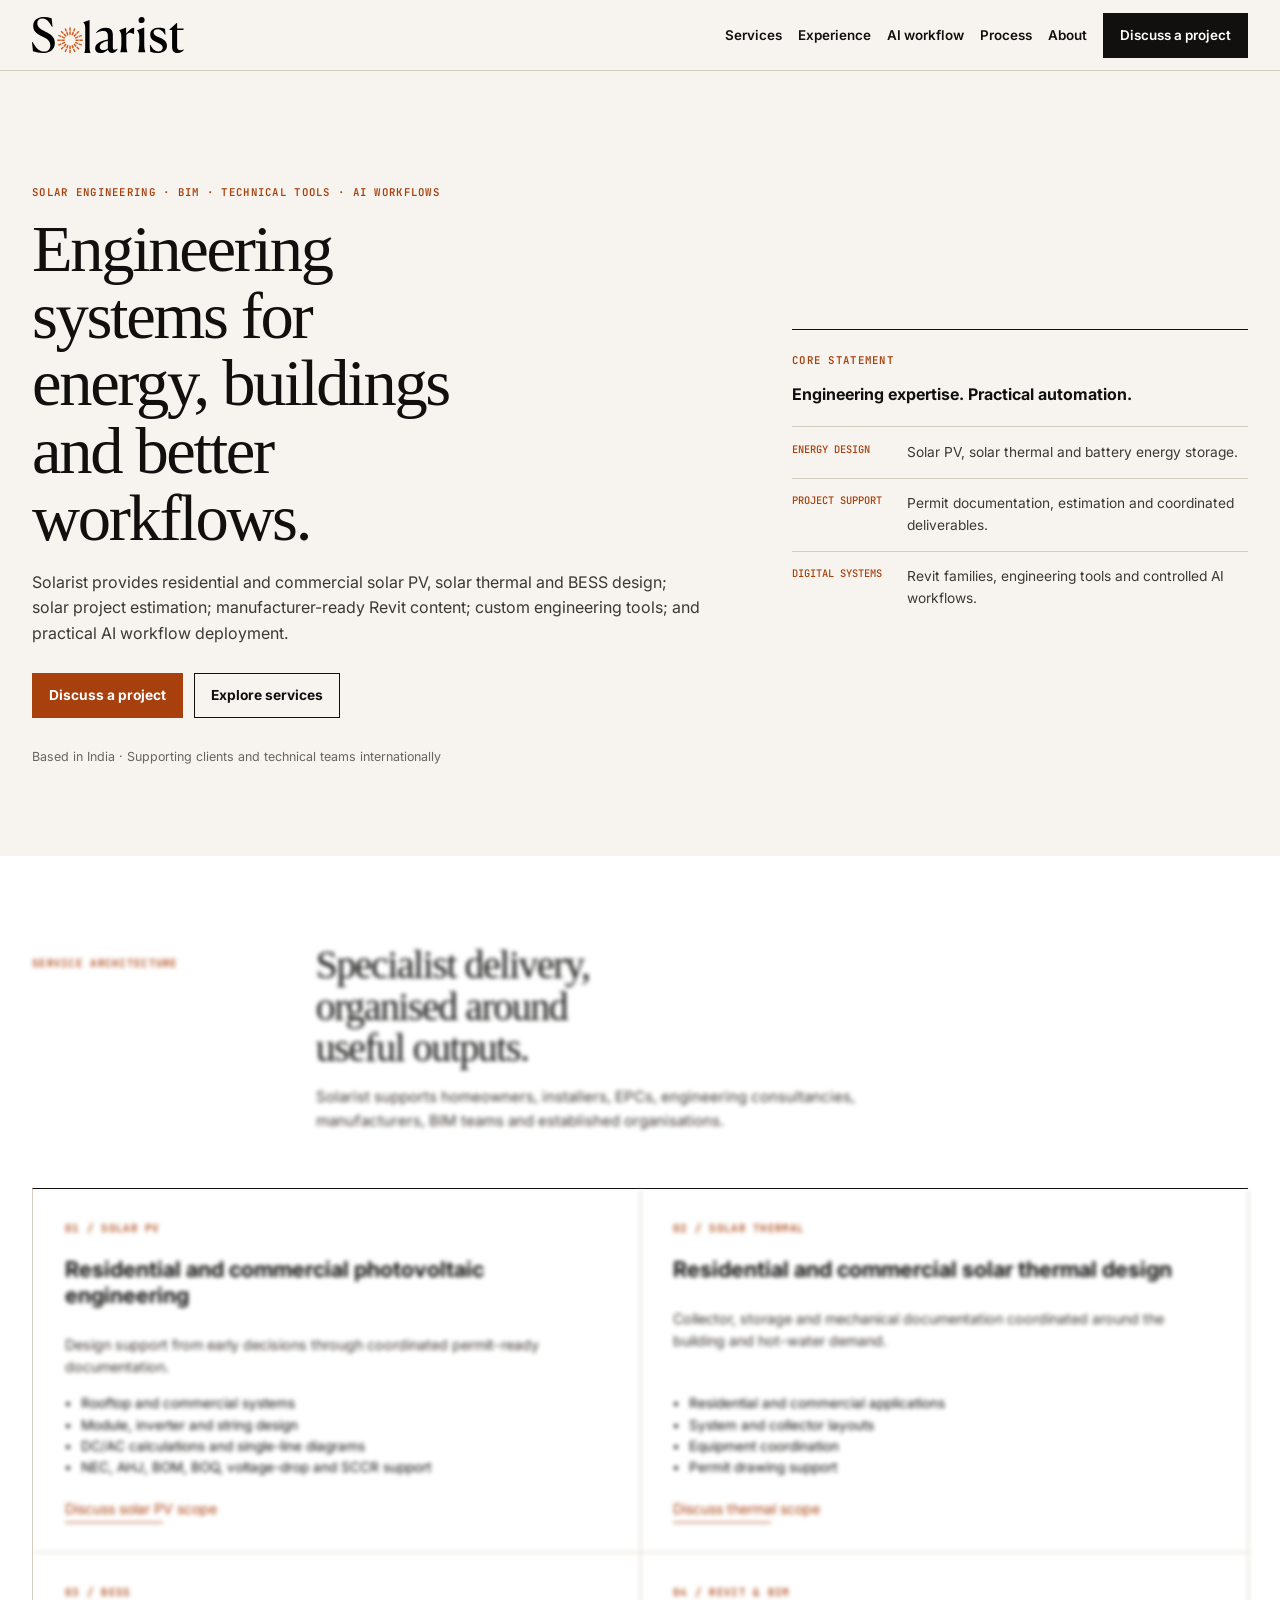
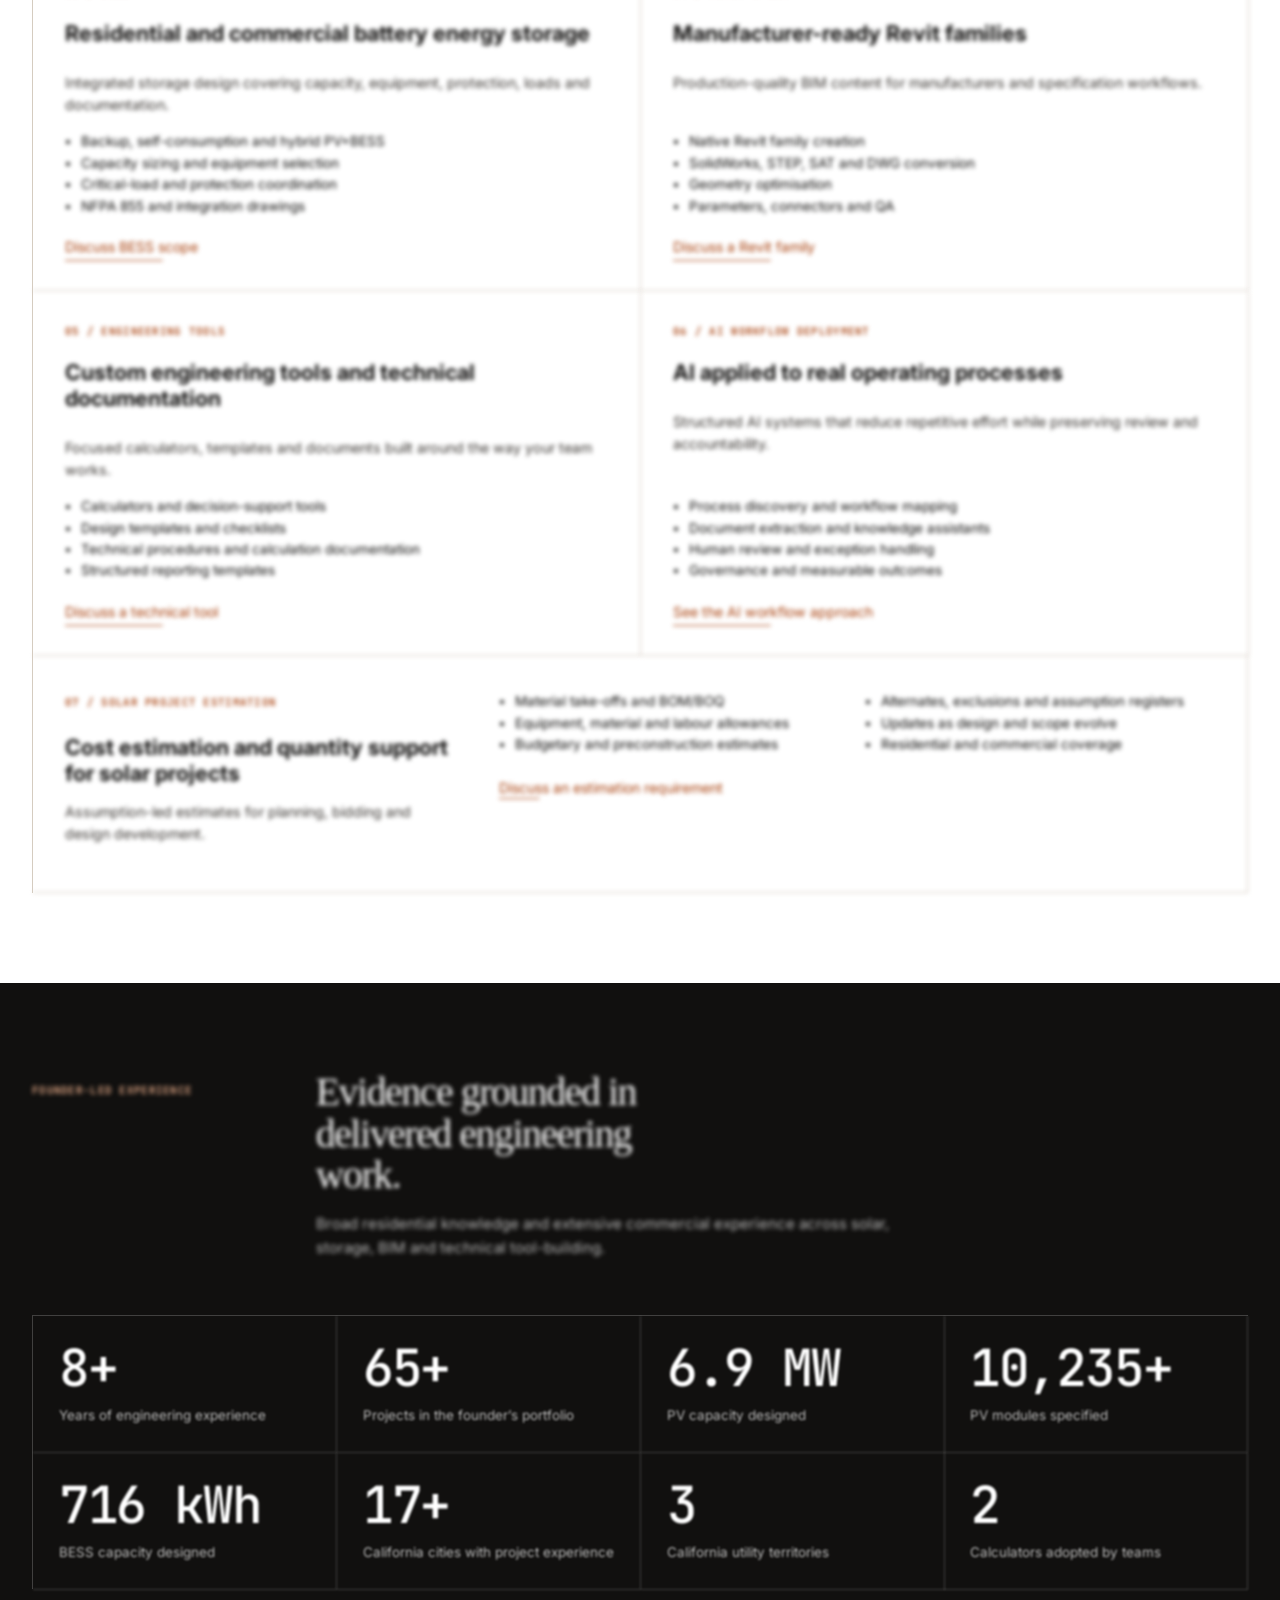
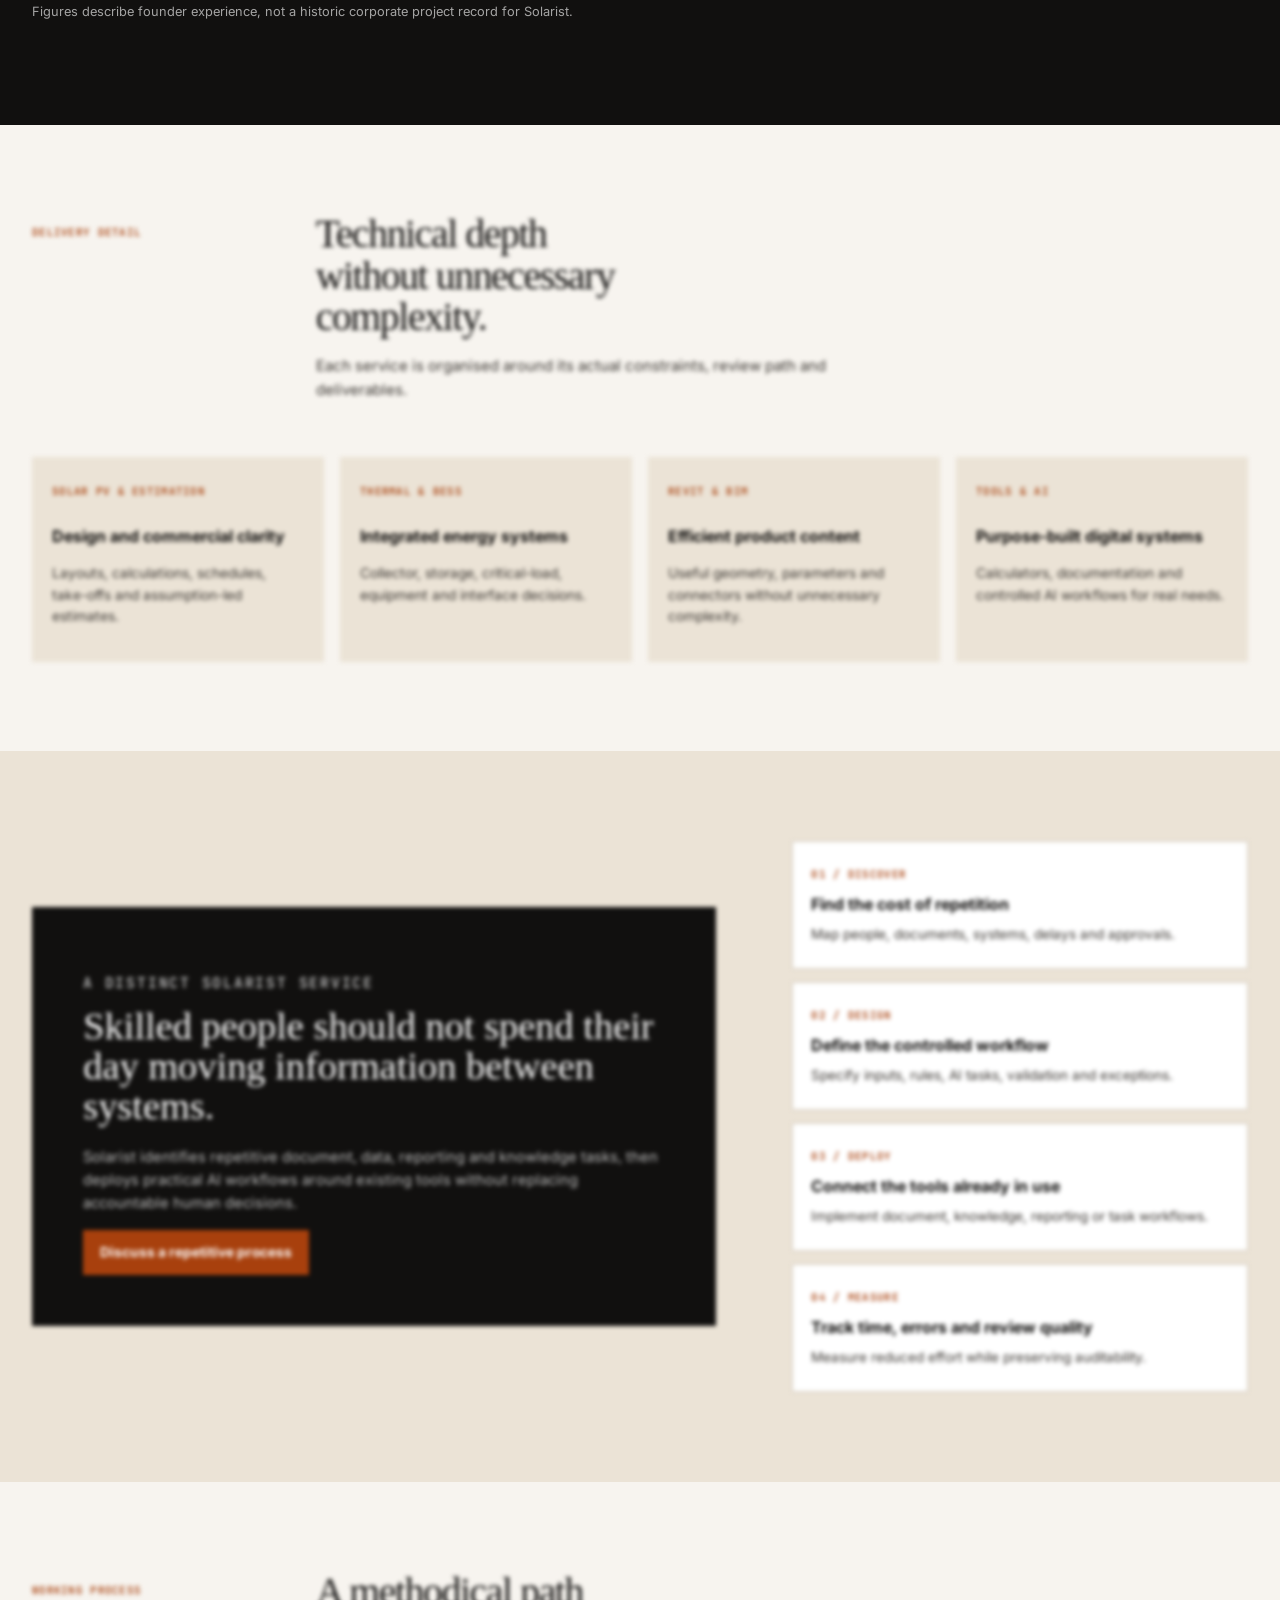
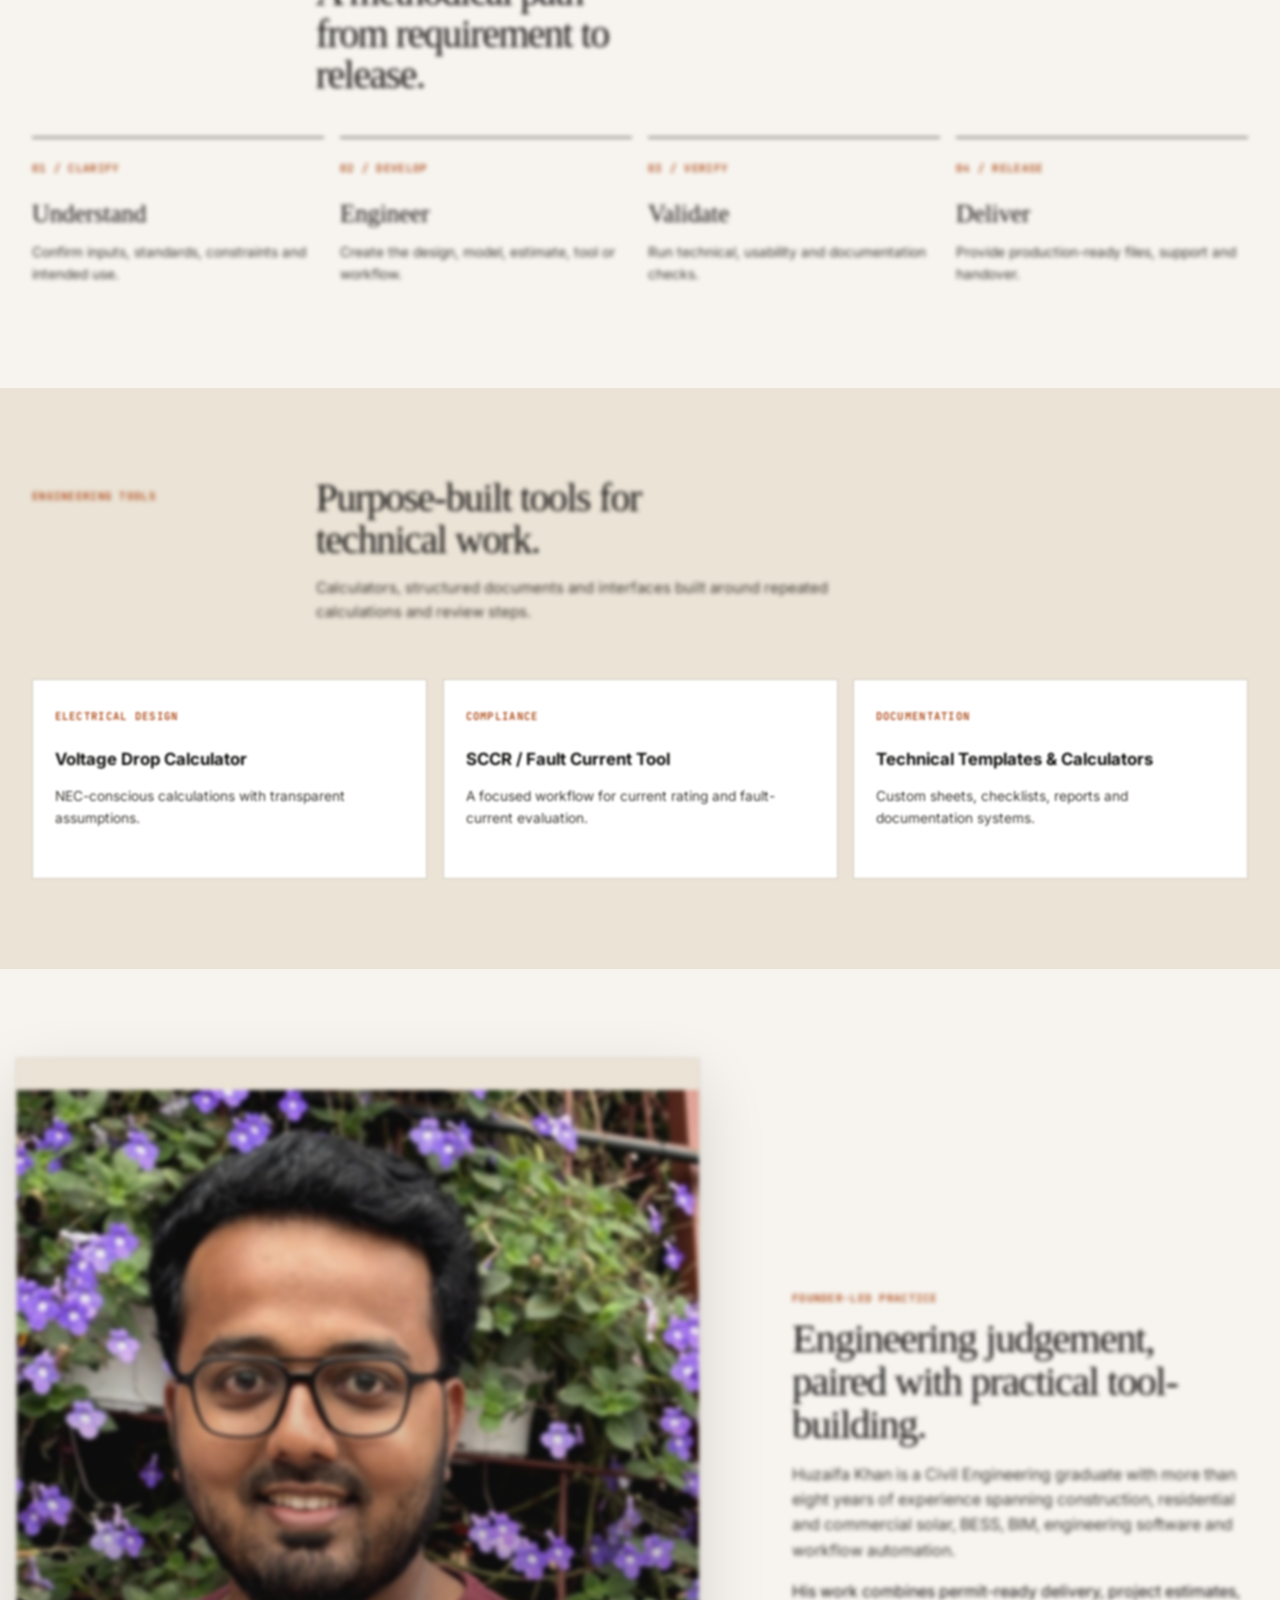
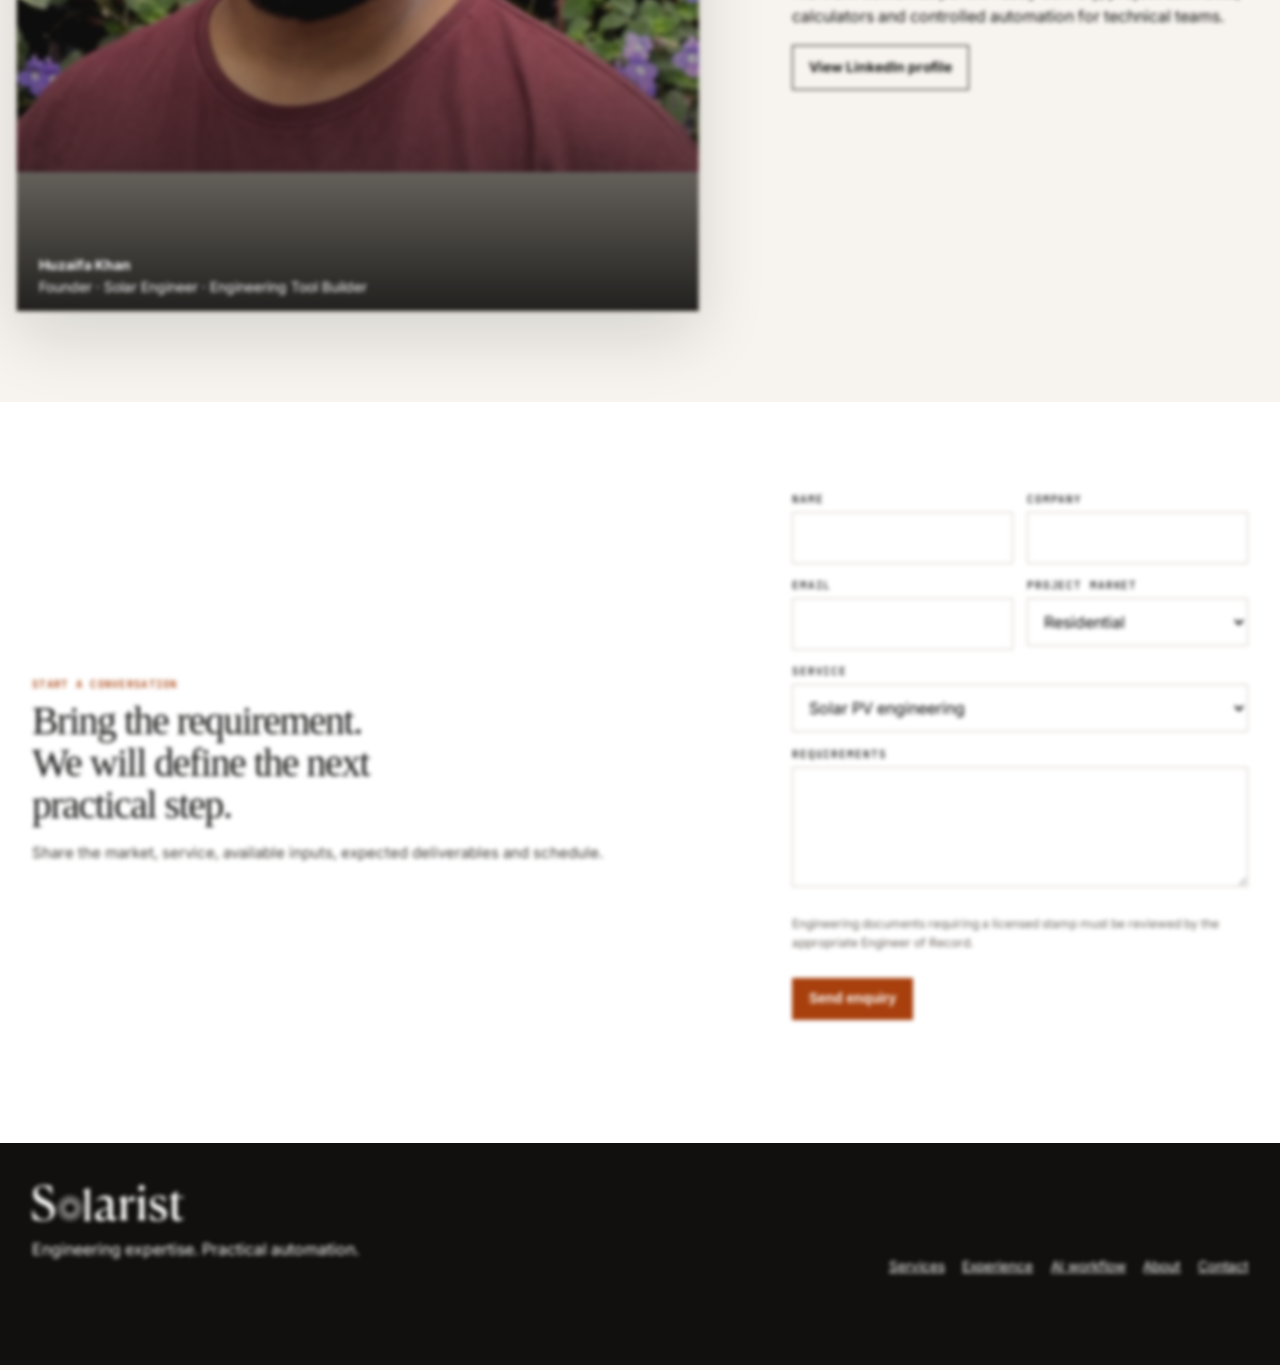
==== commit d7e0a4cf: "Keep same-page navigation URLs clean" ====
--- a/index.html
+++ b/index.html
@@ -403,4 +403,51 @@
   });
 })();
 </script>
+
+<script id="solarist-clean-section-navigation">
+(() => {
+  const cleanAddress = () => `${window.location.pathname}${window.location.search}`;
+
+  const findSection = hash => {
+    if (!hash || hash === '#') return null;
+    try {
+      return document.getElementById(decodeURIComponent(hash.slice(1)));
+    } catch (_) {
+      return null;
+    }
+  };
+
+  const scrollWithoutHash = (hash, behavior = 'smooth') => {
+    const section = findSection(hash);
+    if (!section) return false;
+    section.scrollIntoView({ behavior, block: 'start' });
+    window.history.replaceState(window.history.state, '', cleanAddress());
+    return true;
+  };
+
+  document.addEventListener('click', event => {
+    if (
+      event.defaultPrevented ||
+      event.button !== 0 ||
+      event.metaKey || event.ctrlKey || event.shiftKey || event.altKey
+    ) return;
+
+    const link = event.target.closest('a[href^="#"]');
+    if (!link) return;
+
+    const hash = link.getAttribute('href');
+    if (!findSection(hash)) return;
+
+    event.preventDefault();
+    scrollWithoutHash(hash, 'smooth');
+  });
+
+  if (window.location.hash) {
+    const initialHash = window.location.hash;
+    window.requestAnimationFrame(() => {
+      window.requestAnimationFrame(() => scrollWithoutHash(initialHash, 'auto'));
+    });
+  }
+})();
+</script>
 </body></html>
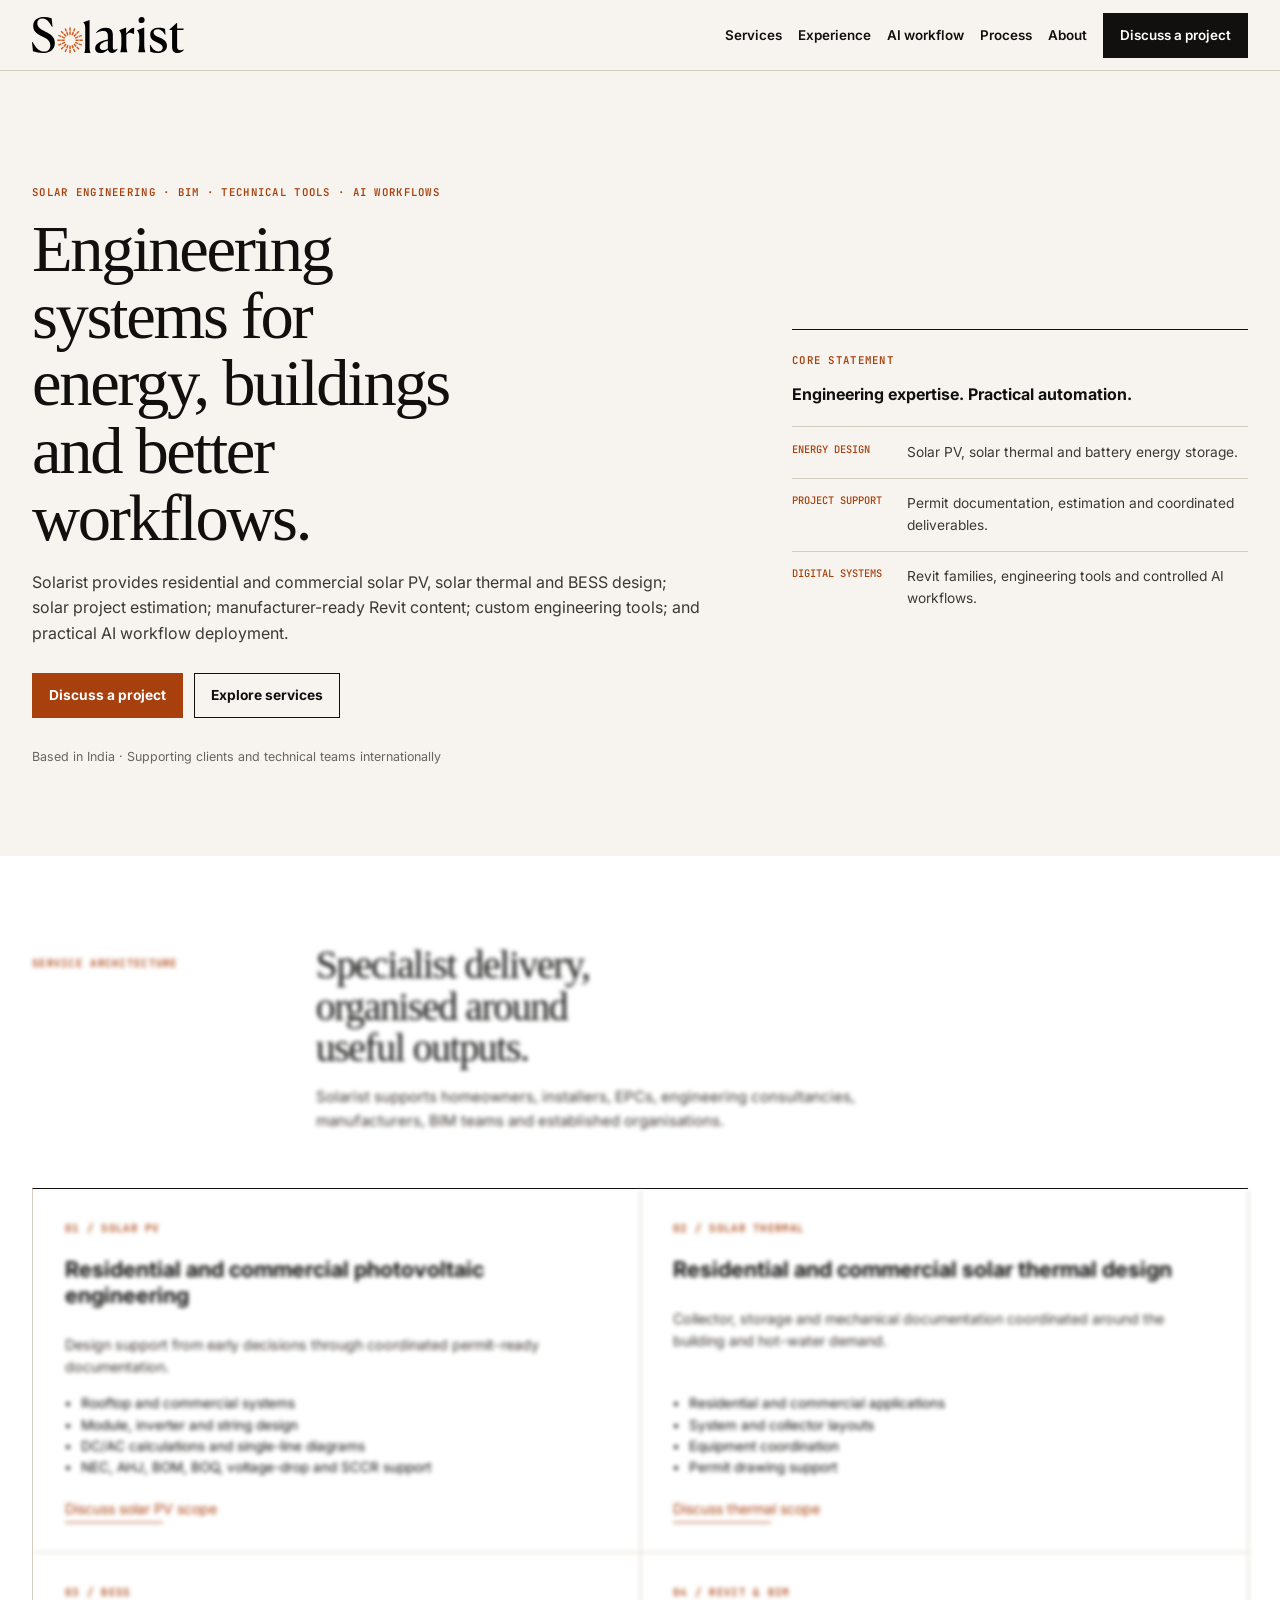
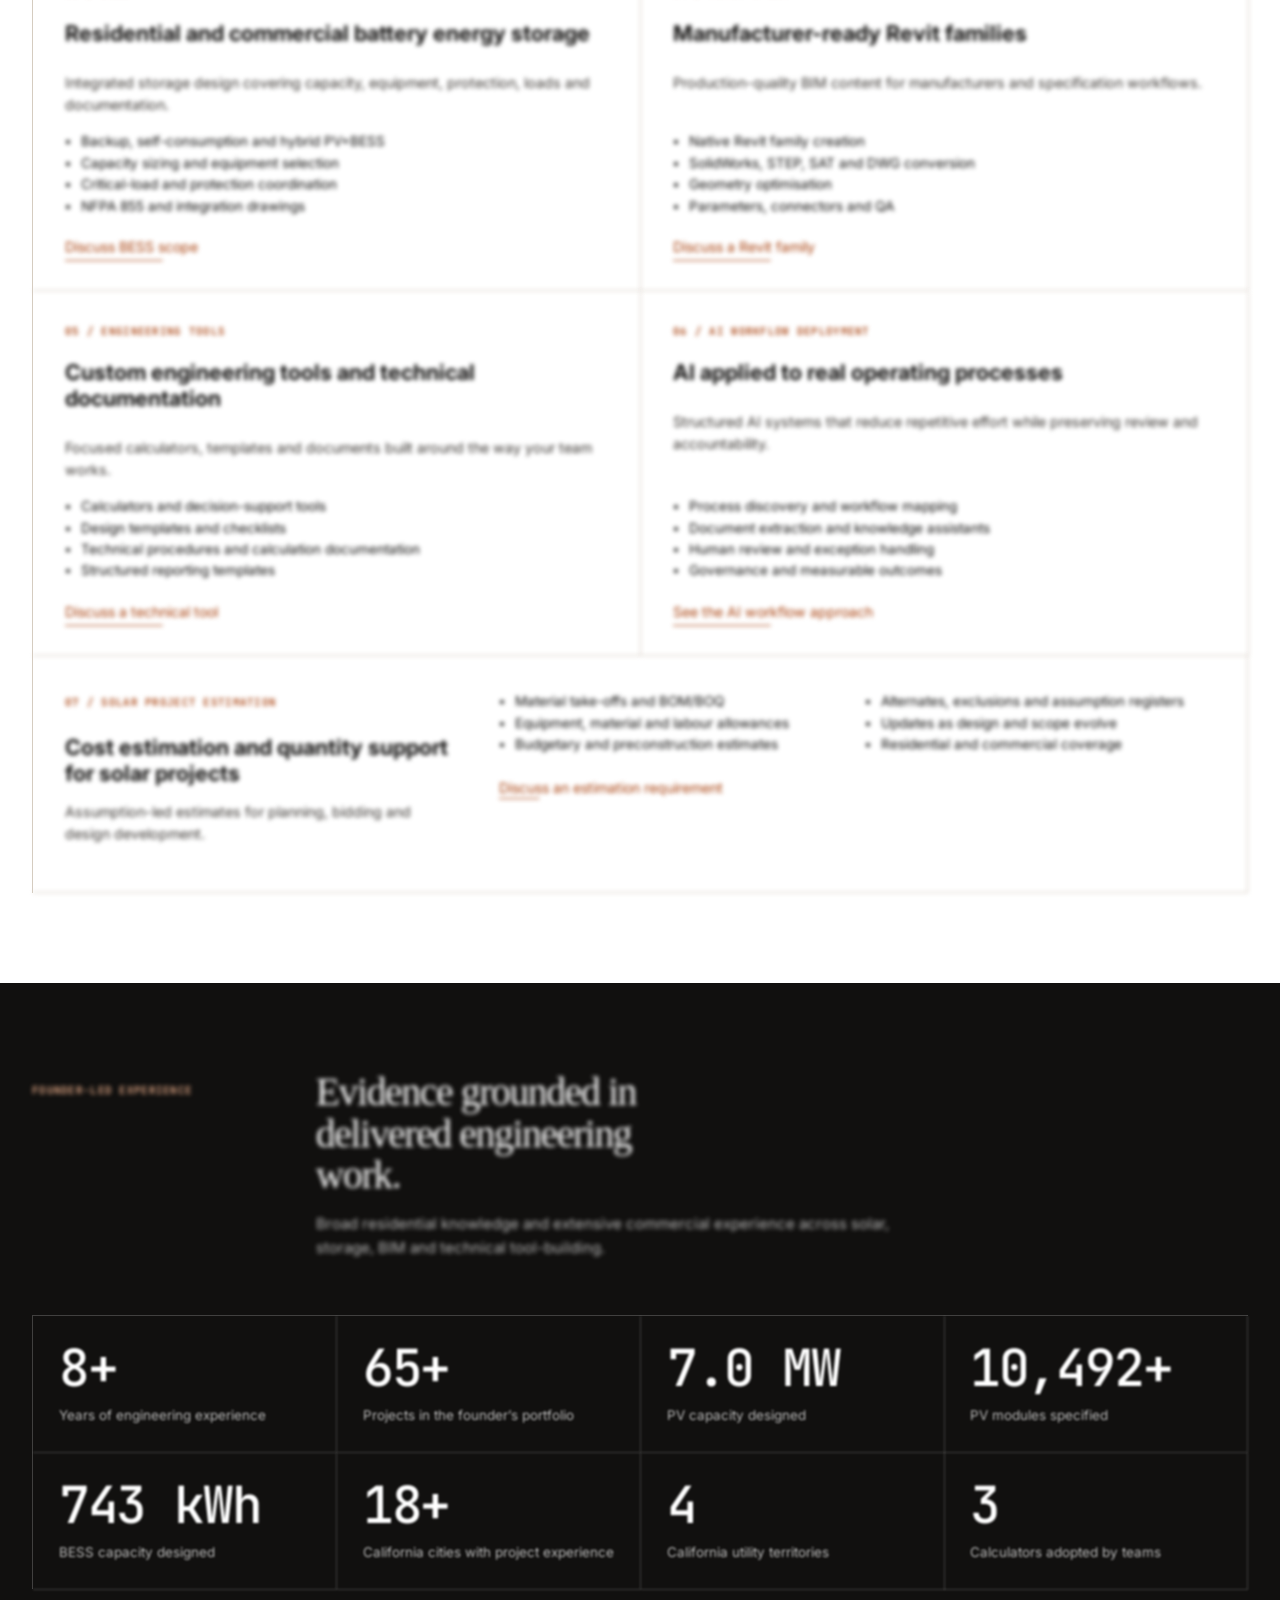
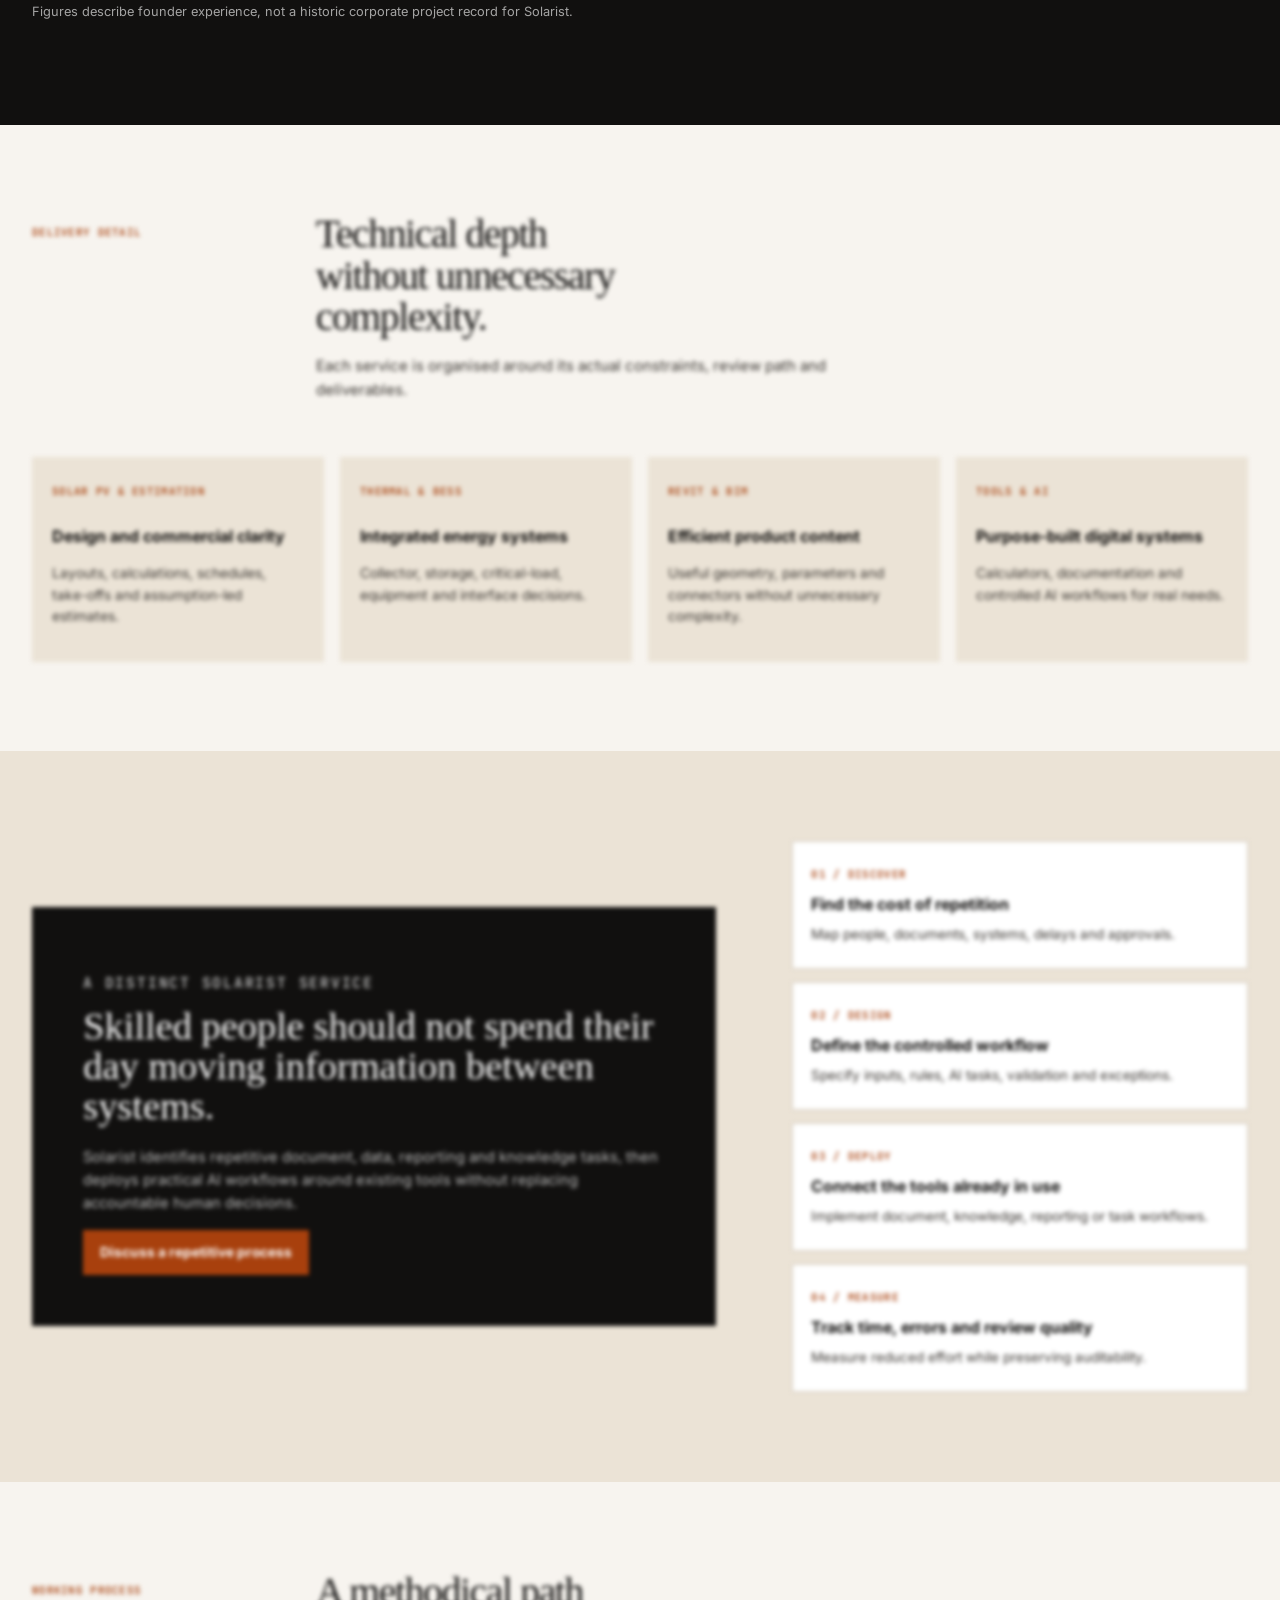
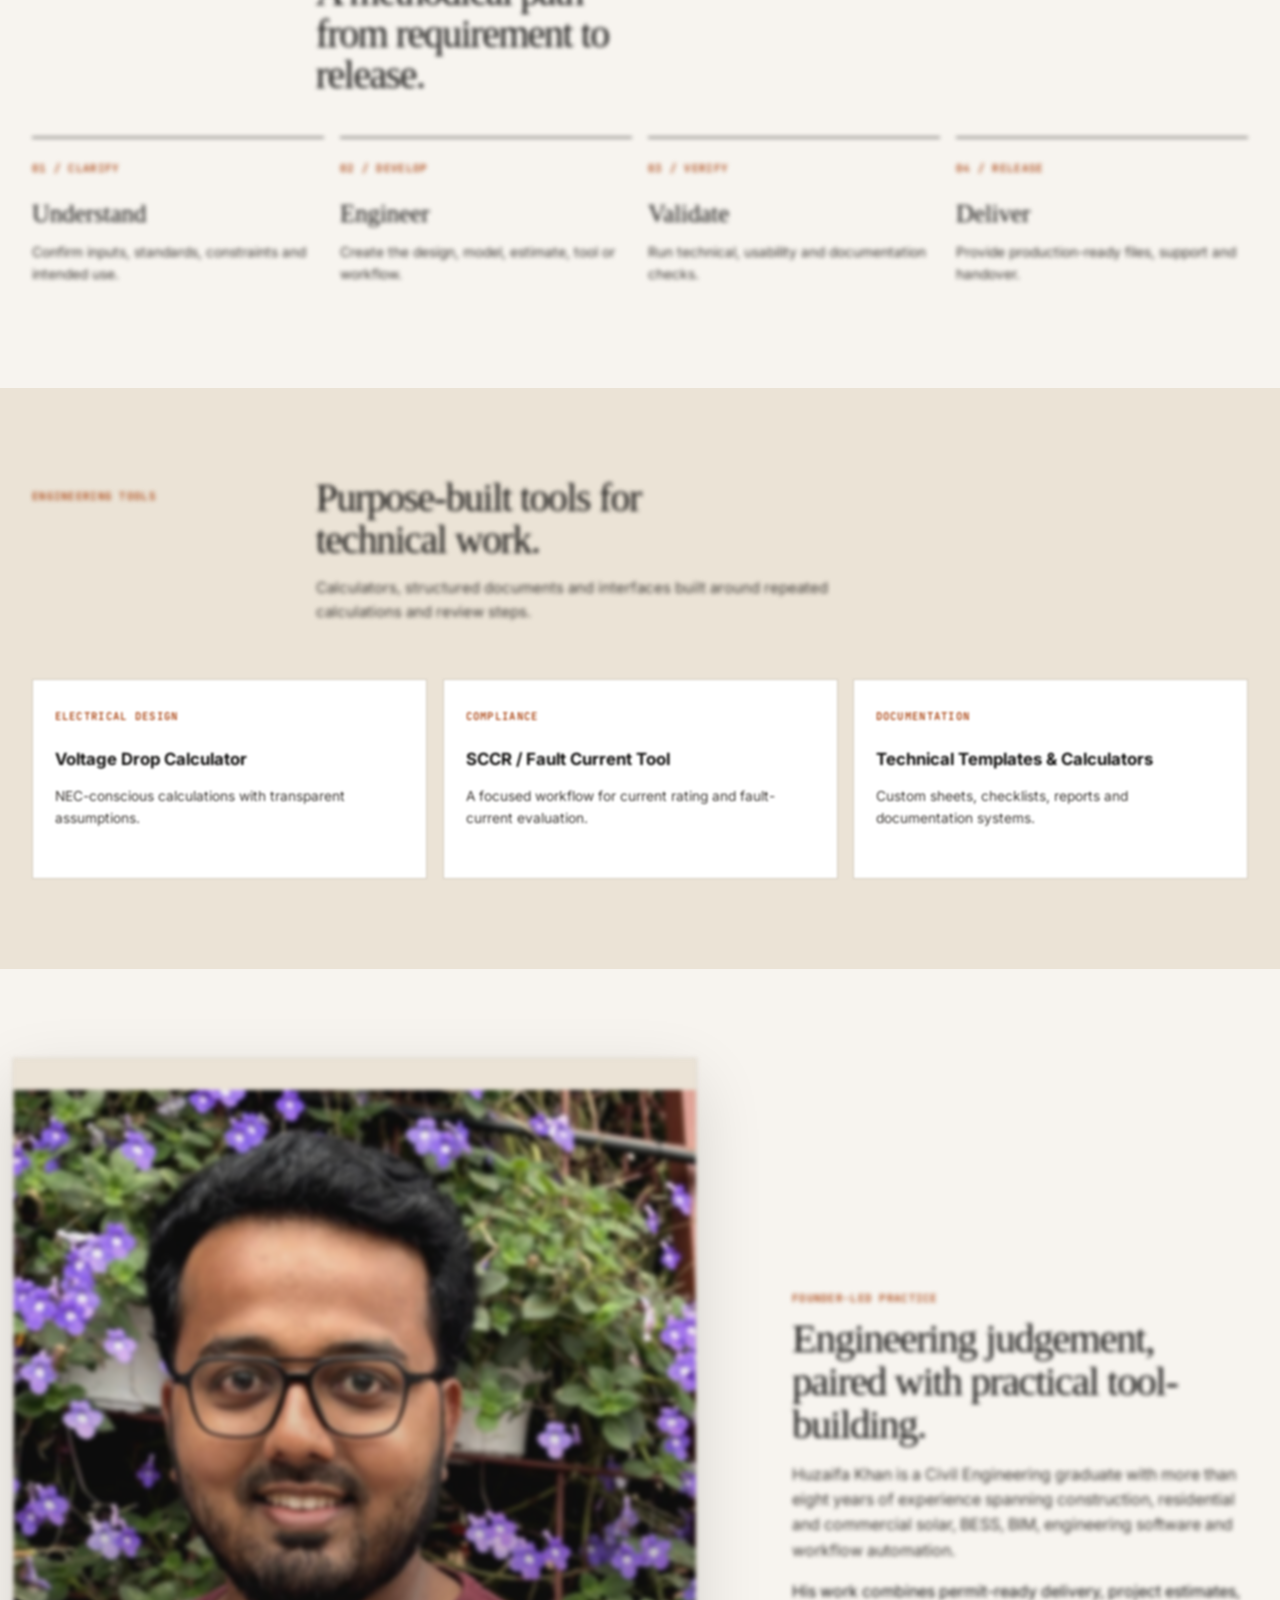
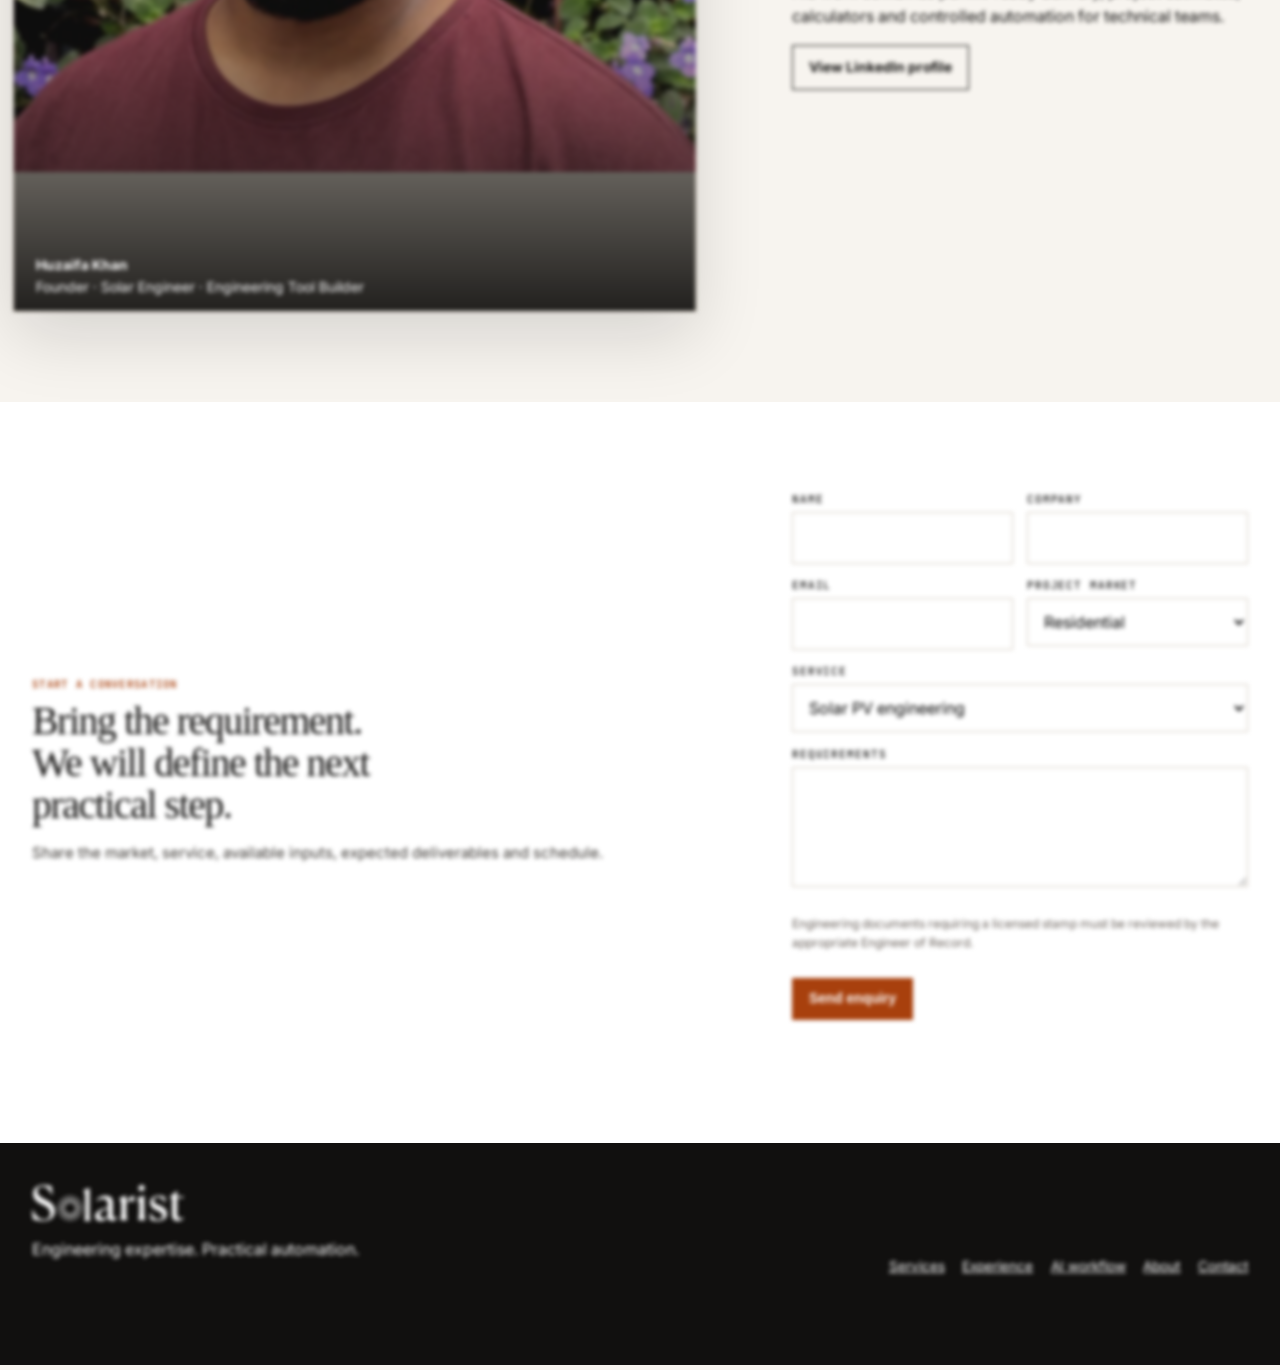
==== commit db5c2df3: "Prepare fail-closed optional Turnstile widget without changing current form until public key is conf" ====
--- a/index.html
+++ b/index.html
@@ -158,7 +158,7 @@
 @media(max-width:36rem){.enquiry-confirmation{place-items:end center;padding:0}.enquiry-confirmation-card{width:100%;border-radius:12px 12px 0 0;padding:2rem 1.35rem 1.5rem;transform:translate3d(0,100%,0)}.enquiry-confirmation h2{font-size:clamp(2.15rem,13vw,3rem)}.enquiry-confirmation-mark{width:3.6rem;height:3.6rem}}
 @media(prefers-reduced-motion:reduce){.enquiry-confirmation,.enquiry-confirmation-card,.enquiry-confirmation-accent,.enquiry-confirmation-mark,.enquiry-confirmation-symbol,.enquiry-confirmation-progress span,.enquiry-confirmation .button{animation:none!important;transition:none!important}}
 </style>
-</head><body><a class="skip" href="#main">Skip to content</a><header class="site-header" id="header"><div class="shell nav"><a class="brand" href="#top" aria-label="Solarist home"><img src="brand/volume-02/assets/Solarist_Logo_Primary.svg" alt="Solarist"></a><button class="menu" id="menu" aria-expanded="false" aria-controls="navigation">Menu</button><nav class="nav-links" id="navigation" aria-label="Primary"><a href="#services">Services</a><a href="#experience">Experience</a><a href="#automation">AI workflow</a><a href="#process">Process</a><a href="#about">About</a><a class="button primary" href="#contact">Discuss a project</a></nav></div></header><main id="main"><section class="hero" id="top"><div class="shell grid2"><div><p class="eyebrow">Solar engineering · BIM · Technical tools · AI workflows</p><h1>Engineering systems for energy, buildings and better workflows.</h1><p class="lead">Solarist provides residential and commercial solar PV, solar thermal and BESS design; solar project estimation; manufacturer-ready Revit content; custom engineering tools; and practical AI workflow deployment.</p><div class="actions"><a class="button accent" href="#contact">Discuss a project</a><a class="button" href="#services">Explore services</a></div><p class="location">Based in India · Supporting clients and technical teams internationally</p></div><aside class="hero-note"><span class="meta">Core statement</span><strong>Engineering expertise. Practical automation.</strong><div class="cap-row"><span>Energy design</span><p>Solar PV, solar thermal and battery energy storage.</p></div><div class="cap-row"><span>Project support</span><p>Permit documentation, estimation and coordinated deliverables.</p></div><div class="cap-row"><span>Digital systems</span><p>Revit families, engineering tools and controlled AI workflows.</p></div></aside></div></section><section class="services" id="services"><div class="shell"><div class="section-head"><p class="kicker">Service architecture</p><div><h2 class="title">Specialist delivery, organised around useful outputs.</h2><p class="section-copy">Solarist supports homeowners, installers, EPCs, engineering consultancies, manufacturers, BIM teams and established organisations.</p></div></div><div class="service-grid"><article class="card"><span class="meta">01 / Solar PV</span><h3>Residential and commercial photovoltaic engineering</h3><p>Design support from early decisions through coordinated permit-ready documentation.</p><ul><li>Rooftop and commercial systems</li><li>Module, inverter and string design</li><li>DC/AC calculations and single-line diagrams</li><li>NEC, AHJ, BOM, BOQ, voltage-drop and SCCR support</li></ul><a class="text-link" href="#contact">Discuss solar PV scope</a></article><article class="card"><span class="meta">02 / Solar Thermal</span><h3>Residential and commercial solar thermal design</h3><p>Collector, storage and mechanical documentation coordinated around the building and hot-water demand.</p><ul><li>Residential and commercial applications</li><li>System and collector layouts</li><li>Equipment coordination</li><li>Permit drawing support</li></ul><a class="text-link" href="#contact">Discuss thermal scope</a></article><article class="card"><span class="meta">03 / BESS</span><h3>Residential and commercial battery energy storage</h3><p>Integrated storage design covering capacity, equipment, protection, loads and documentation.</p><ul><li>Backup, self-consumption and hybrid PV+BESS</li><li>Capacity sizing and equipment selection</li><li>Critical-load and protection coordination</li><li>NFPA 855 and integration drawings</li></ul><a class="text-link" href="#contact">Discuss BESS scope</a></article><article class="card"><span class="meta">04 / Revit &amp; BIM</span><h3>Manufacturer-ready Revit families</h3><p>Production-quality BIM content for manufacturers and specification workflows.</p><ul><li>Native Revit family creation</li><li>SolidWorks, STEP, SAT and DWG conversion</li><li>Geometry optimisation</li><li>Parameters, connectors and QA</li></ul><a class="text-link" href="#contact">Discuss a Revit family</a></article><article class="card"><span class="meta">05 / Engineering Tools</span><h3>Custom engineering tools and technical documentation</h3><p>Focused calculators, templates and documents built around the way your team works.</p><ul><li>Calculators and decision-support tools</li><li>Design templates and checklists</li><li>Technical procedures and calculation documentation</li><li>Structured reporting templates</li></ul><a class="text-link" href="#contact">Discuss a technical tool</a></article><article class="card"><span class="meta">06 / AI Workflow Deployment</span><h3>AI applied to real operating processes</h3><p>Structured AI systems that reduce repetitive effort while preserving review and accountability.</p><ul><li>Process discovery and workflow mapping</li><li>Document extraction and knowledge assistants</li><li>Human review and exception handling</li><li>Governance and measurable outcomes</li></ul><a class="text-link" href="#automation">See the AI workflow approach</a></article><article class="card wide"><div><span class="meta">07 / Solar Project Estimation</span><h3>Cost estimation and quantity support for solar projects</h3><p>Assumption-led estimates for planning, bidding and design development.</p></div><div><ul><li>Material take-offs and BOM/BOQ</li><li>Equipment, material and labour allowances</li><li>Budgetary and preconstruction estimates</li><li>Alternates, exclusions and assumption registers</li><li>Updates as design and scope evolve</li><li>Residential and commercial coverage</li></ul><a class="text-link" href="#contact">Discuss an estimation requirement</a></div></article></div></div></section><section class="proof" id="experience"><div class="shell"><div class="section-head"><p class="kicker">Founder-led experience</p><div><h2 class="title">Evidence grounded in delivered engineering work.</h2><p class="section-copy">Broad residential knowledge and extensive commercial experience across solar, storage, BIM and technical tool-building.</p></div></div><div class="metrics" id="metrics"><div class="metric"><strong data-count="8" data-suffix="+">8+</strong><span>Years of engineering experience</span></div><div class="metric"><strong data-count="65" data-suffix="+">65+</strong><span>Projects in the founder’s portfolio</span></div><div class="metric"><strong data-count="7.1" data-decimals="1" data-suffix=" MW">7.1 MW</strong><span>PV capacity designed</span></div><div class="metric"><strong data-count="10875" data-group="true" data-suffix="+">10,875+</strong><span>PV modules specified</span></div><div class="metric"><strong data-count="800" data-group="true" data-suffix=" kWh">800 kWh</strong><span>BESS capacity designed</span></div><div class="metric"><strong data-count="20" data-suffix="+">20+</strong><span>California cities with project experience</span></div><div class="metric"><strong data-count="4">4</strong><span>California utility territories</span></div><div class="metric"><strong data-count="3">3</strong><span>Calculators adopted by teams</span></div></div><p class="proof-note">Figures describe founder experience, not a historic corporate project record for Solarist.</p></div></section><section><div class="shell"><div class="section-head"><p class="kicker">Delivery detail</p><div><h2 class="title">Technical depth without unnecessary complexity.</h2><p class="section-copy">Each service is organised around its actual constraints, review path and deliverables.</p></div></div><div class="four"><article class="panel"><span class="meta">Solar PV &amp; estimation</span><h3>Design and commercial clarity</h3><p>Layouts, calculations, schedules, take-offs and assumption-led estimates.</p></article><article class="panel"><span class="meta">Thermal &amp; BESS</span><h3>Integrated energy systems</h3><p>Collector, storage, critical-load, equipment and interface decisions.</p></article><article class="panel"><span class="meta">Revit &amp; BIM</span><h3>Efficient product content</h3><p>Useful geometry, parameters and connectors without unnecessary complexity.</p></article><article class="panel"><span class="meta">Tools &amp; AI</span><h3>Purpose-built digital systems</h3><p>Calculators, documentation and controlled AI workflows for real needs.</p></article></div></div></section><section class="automation" id="automation"><div class="shell grid2"><div class="problem"><p class="kicker">A distinct Solarist service</p><h2>Skilled people should not spend their day moving information between systems.</h2><p>Solarist identifies repetitive document, data, reporting and knowledge tasks, then deploys practical AI workflows around existing tools without replacing accountable human decisions.</p><a class="button accent" href="#contact">Discuss a repetitive process</a></div><div class="ai-list"><article class="ai"><span class="meta">01 / Discover</span><h3>Find the cost of repetition</h3><p>Map people, documents, systems, delays and approvals.</p></article><article class="ai"><span class="meta">02 / Design</span><h3>Define the controlled workflow</h3><p>Specify inputs, rules, AI tasks, validation and exceptions.</p></article><article class="ai"><span class="meta">03 / Deploy</span><h3>Connect the tools already in use</h3><p>Implement document, knowledge, reporting or task workflows.</p></article><article class="ai"><span class="meta">04 / Measure</span><h3>Track time, errors and review quality</h3><p>Measure reduced effort while preserving auditability.</p></article></div></div></section><section id="process"><div class="shell"><div class="section-head"><p class="kicker">Working process</p><div><h2 class="title">A methodical path from requirement to release.</h2></div></div><div class="process"><article class="step"><span class="meta">01 / Clarify</span><h3>Understand</h3><p>Confirm inputs, standards, constraints and intended use.</p></article><article class="step"><span class="meta">02 / Develop</span><h3>Engineer</h3><p>Create the design, model, estimate, tool or workflow.</p></article><article class="step"><span class="meta">03 / Verify</span><h3>Validate</h3><p>Run technical, usability and documentation checks.</p></article><article class="step"><span class="meta">04 / Release</span><h3>Deliver</h3><p>Provide production-ready files, support and handover.</p></article></div></div></section><section class="tools" id="tools"><div class="shell"><div class="section-head"><p class="kicker">Engineering tools</p><div><h2 class="title">Purpose-built tools for technical work.</h2><p class="section-copy">Calculators, structured documents and interfaces built around repeated calculations and review steps.</p></div></div><div class="tools-grid"><article class="tool"><span class="meta">Electrical design</span><h3>Voltage Drop Calculator</h3><p>NEC-conscious calculations with transparent assumptions.</p></article><article class="tool"><span class="meta">Compliance</span><h3>SCCR / Fault Current Tool</h3><p>A focused workflow for current rating and fault-current evaluation.</p></article><article class="tool"><span class="meta">Documentation</span><h3>Technical Templates &amp; Calculators</h3><p>Custom sheets, checklists, reports and documentation systems.</p></article></div></div></section><section id="about"><div class="shell grid2"><div class="portrait" tabindex="0"><div class="portrait-mark" aria-hidden="true">HK</div><div class="portrait-overlay"><strong>Huzaifa Khan</strong><br>Founder · Solar Engineer · Engineering Tool Builder</div></div><div><p class="kicker">Founder-led practice</p><h2 class="display">Engineering judgement, paired with practical tool-building.</h2><p class="lead">Huzaifa Khan is a Civil Engineering graduate with more than eight years of experience spanning construction, residential and commercial solar, BESS, BIM, engineering software and workflow automation.</p><p>His work combines permit-ready delivery, project estimates, calculators and controlled automation for technical teams.</p><a class="button" href="https://www.linkedin.com/in/huzaifarjkhan/" target="_blank" rel="noopener noreferrer">View LinkedIn profile</a></div></div></section><section class="contact" id="contact"><div class="shell grid2"><div><p class="kicker">Start a conversation</p><h2 class="title">Bring the requirement. We will define the next practical step.</h2><p class="section-copy">Share the market, service, available inputs, expected deliverables and schedule.</p></div><form id="solaristEnquiryForm" autocomplete="on" action="https://script.google.com/macros/s/AKfycbz2QghMUkVE-aLRTAjIxoGC-xHk0ArBqOP9a52XqDblG6EVhKaMXDXP1Sf1y2fpfgR3/exec" method="POST" target="solaristSheetSink"><input type="hidden" name="source_url" id="formSourceUrl" value=""><input type="text" name="_honey" tabindex="-1" autocomplete="off" aria-hidden="true" style="position:absolute;left:-9999px;width:1px;height:1px;opacity:0"><div class="field"><label for="name">Name</label><input id="name" name="name" autocomplete="name" autocapitalize="words" required></div><div class="field"><label for="company">Company</label><input id="company" name="company" autocomplete="organization" autocapitalize="words"></div><div class="field"><label for="email">Email</label><input id="email" name="email" type="email" autocomplete="email" inputmode="email" autocapitalize="none" spellcheck="false" required></div><div class="field"><label for="market">Project market</label><select id="market" name="project_market" autocomplete="on"><option>Residential</option><option>Commercial</option><option>Manufacturer / product</option><option>Internal company workflow</option><option>Not sure yet</option></select></div><div class="field full"><label for="service">Service</label><select id="service" name="service" autocomplete="on"><option>Solar PV engineering</option><option>Solar thermal design</option><option>BESS engineering</option><option>Revit family / BIM content</option><option>Engineering tools / technical documentation</option><option>AI workflow deployment</option><option>Solar project estimation</option><option>Other technical enquiry</option></select></div><div class="field full"><label for="message">Requirements</label><textarea id="message" name="message" autocomplete="on" autocapitalize="sentences" spellcheck="true" required></textarea></div><p class="form-note">Engineering documents requiring a licensed stamp must be reviewed by the appropriate Engineer of Record.</p><button class="button accent submit" type="submit">Send enquiry</button></form></div></section></main><footer><div class="shell"><div class="footer-grid"><div><img class="footer-logo" src="brand/volume-02/assets/Solarist_Logo_Primary.svg" alt="Solarist"><p>Engineering expertise. Practical automation.</p></div><nav class="footer-links" aria-label="Footer"><a href="#services">Services</a><a href="#experience">Experience</a><a href="#automation">AI workflow</a><a href="#about">About</a><a href="#contact">Contact</a></nav></div><div class="footer-bottom"><span>© 2026 Solarist. Founder-led engineering and automation practice.</span><span>Based in India · Working internationally</span></div></div></footer><script>
+</head><body><a class="skip" href="#main">Skip to content</a><header class="site-header" id="header"><div class="shell nav"><a class="brand" href="#top" aria-label="Solarist home"><img src="brand/volume-02/assets/Solarist_Logo_Primary.svg" alt="Solarist"></a><button class="menu" id="menu" aria-expanded="false" aria-controls="navigation">Menu</button><nav class="nav-links" id="navigation" aria-label="Primary"><a href="#services">Services</a><a href="#experience">Experience</a><a href="#automation">AI workflow</a><a href="#process">Process</a><a href="#about">About</a><a class="button primary" href="#contact">Discuss a project</a></nav></div></header><main id="main"><section class="hero" id="top"><div class="shell grid2"><div><p class="eyebrow">Solar engineering · BIM · Technical tools · AI workflows</p><h1>Engineering systems for energy, buildings and better workflows.</h1><p class="lead">Solarist provides residential and commercial solar PV, solar thermal and BESS design; solar project estimation; manufacturer-ready Revit content; custom engineering tools; and practical AI workflow deployment.</p><div class="actions"><a class="button accent" href="#contact">Discuss a project</a><a class="button" href="#services">Explore services</a></div><p class="location">Based in India · Supporting clients and technical teams internationally</p></div><aside class="hero-note"><span class="meta">Core statement</span><strong>Engineering expertise. Practical automation.</strong><div class="cap-row"><span>Energy design</span><p>Solar PV, solar thermal and battery energy storage.</p></div><div class="cap-row"><span>Project support</span><p>Permit documentation, estimation and coordinated deliverables.</p></div><div class="cap-row"><span>Digital systems</span><p>Revit families, engineering tools and controlled AI workflows.</p></div></aside></div></section><section class="services" id="services"><div class="shell"><div class="section-head"><p class="kicker">Service architecture</p><div><h2 class="title">Specialist delivery, organised around useful outputs.</h2><p class="section-copy">Solarist supports homeowners, installers, EPCs, engineering consultancies, manufacturers, BIM teams and established organisations.</p></div></div><div class="service-grid"><article class="card"><span class="meta">01 / Solar PV</span><h3>Residential and commercial photovoltaic engineering</h3><p>Design support from early decisions through coordinated permit-ready documentation.</p><ul><li>Rooftop and commercial systems</li><li>Module, inverter and string design</li><li>DC/AC calculations and single-line diagrams</li><li>NEC, AHJ, BOM, BOQ, voltage-drop and SCCR support</li></ul><a class="text-link" href="#contact">Discuss solar PV scope</a></article><article class="card"><span class="meta">02 / Solar Thermal</span><h3>Residential and commercial solar thermal design</h3><p>Collector, storage and mechanical documentation coordinated around the building and hot-water demand.</p><ul><li>Residential and commercial applications</li><li>System and collector layouts</li><li>Equipment coordination</li><li>Permit drawing support</li></ul><a class="text-link" href="#contact">Discuss thermal scope</a></article><article class="card"><span class="meta">03 / BESS</span><h3>Residential and commercial battery energy storage</h3><p>Integrated storage design covering capacity, equipment, protection, loads and documentation.</p><ul><li>Backup, self-consumption and hybrid PV+BESS</li><li>Capacity sizing and equipment selection</li><li>Critical-load and protection coordination</li><li>NFPA 855 and integration drawings</li></ul><a class="text-link" href="#contact">Discuss BESS scope</a></article><article class="card"><span class="meta">04 / Revit &amp; BIM</span><h3>Manufacturer-ready Revit families</h3><p>Production-quality BIM content for manufacturers and specification workflows.</p><ul><li>Native Revit family creation</li><li>SolidWorks, STEP, SAT and DWG conversion</li><li>Geometry optimisation</li><li>Parameters, connectors and QA</li></ul><a class="text-link" href="#contact">Discuss a Revit family</a></article><article class="card"><span class="meta">05 / Engineering Tools</span><h3>Custom engineering tools and technical documentation</h3><p>Focused calculators, templates and documents built around the way your team works.</p><ul><li>Calculators and decision-support tools</li><li>Design templates and checklists</li><li>Technical procedures and calculation documentation</li><li>Structured reporting templates</li></ul><a class="text-link" href="#contact">Discuss a technical tool</a></article><article class="card"><span class="meta">06 / AI Workflow Deployment</span><h3>AI applied to real operating processes</h3><p>Structured AI systems that reduce repetitive effort while preserving review and accountability.</p><ul><li>Process discovery and workflow mapping</li><li>Document extraction and knowledge assistants</li><li>Human review and exception handling</li><li>Governance and measurable outcomes</li></ul><a class="text-link" href="#automation">See the AI workflow approach</a></article><article class="card wide"><div><span class="meta">07 / Solar Project Estimation</span><h3>Cost estimation and quantity support for solar projects</h3><p>Assumption-led estimates for planning, bidding and design development.</p></div><div><ul><li>Material take-offs and BOM/BOQ</li><li>Equipment, material and labour allowances</li><li>Budgetary and preconstruction estimates</li><li>Alternates, exclusions and assumption registers</li><li>Updates as design and scope evolve</li><li>Residential and commercial coverage</li></ul><a class="text-link" href="#contact">Discuss an estimation requirement</a></div></article></div></div></section><section class="proof" id="experience"><div class="shell"><div class="section-head"><p class="kicker">Founder-led experience</p><div><h2 class="title">Evidence grounded in delivered engineering work.</h2><p class="section-copy">Broad residential knowledge and extensive commercial experience across solar, storage, BIM and technical tool-building.</p></div></div><div class="metrics" id="metrics"><div class="metric"><strong data-count="8" data-suffix="+">8+</strong><span>Years of engineering experience</span></div><div class="metric"><strong data-count="65" data-suffix="+">65+</strong><span>Projects in the founder’s portfolio</span></div><div class="metric"><strong data-count="7.1" data-decimals="1" data-suffix=" MW">7.1 MW</strong><span>PV capacity designed</span></div><div class="metric"><strong data-count="10875" data-group="true" data-suffix="+">10,875+</strong><span>PV modules specified</span></div><div class="metric"><strong data-count="800" data-group="true" data-suffix=" kWh">800 kWh</strong><span>BESS capacity designed</span></div><div class="metric"><strong data-count="20" data-suffix="+">20+</strong><span>California cities with project experience</span></div><div class="metric"><strong data-count="4">4</strong><span>California utility territories</span></div><div class="metric"><strong data-count="3">3</strong><span>Calculators adopted by teams</span></div></div><p class="proof-note">Figures describe founder experience, not a historic corporate project record for Solarist.</p></div></section><section><div class="shell"><div class="section-head"><p class="kicker">Delivery detail</p><div><h2 class="title">Technical depth without unnecessary complexity.</h2><p class="section-copy">Each service is organised around its actual constraints, review path and deliverables.</p></div></div><div class="four"><article class="panel"><span class="meta">Solar PV &amp; estimation</span><h3>Design and commercial clarity</h3><p>Layouts, calculations, schedules, take-offs and assumption-led estimates.</p></article><article class="panel"><span class="meta">Thermal &amp; BESS</span><h3>Integrated energy systems</h3><p>Collector, storage, critical-load, equipment and interface decisions.</p></article><article class="panel"><span class="meta">Revit &amp; BIM</span><h3>Efficient product content</h3><p>Useful geometry, parameters and connectors without unnecessary complexity.</p></article><article class="panel"><span class="meta">Tools &amp; AI</span><h3>Purpose-built digital systems</h3><p>Calculators, documentation and controlled AI workflows for real needs.</p></article></div></div></section><section class="automation" id="automation"><div class="shell grid2"><div class="problem"><p class="kicker">A distinct Solarist service</p><h2>Skilled people should not spend their day moving information between systems.</h2><p>Solarist identifies repetitive document, data, reporting and knowledge tasks, then deploys practical AI workflows around existing tools without replacing accountable human decisions.</p><a class="button accent" href="#contact">Discuss a repetitive process</a></div><div class="ai-list"><article class="ai"><span class="meta">01 / Discover</span><h3>Find the cost of repetition</h3><p>Map people, documents, systems, delays and approvals.</p></article><article class="ai"><span class="meta">02 / Design</span><h3>Define the controlled workflow</h3><p>Specify inputs, rules, AI tasks, validation and exceptions.</p></article><article class="ai"><span class="meta">03 / Deploy</span><h3>Connect the tools already in use</h3><p>Implement document, knowledge, reporting or task workflows.</p></article><article class="ai"><span class="meta">04 / Measure</span><h3>Track time, errors and review quality</h3><p>Measure reduced effort while preserving auditability.</p></article></div></div></section><section id="process"><div class="shell"><div class="section-head"><p class="kicker">Working process</p><div><h2 class="title">A methodical path from requirement to release.</h2></div></div><div class="process"><article class="step"><span class="meta">01 / Clarify</span><h3>Understand</h3><p>Confirm inputs, standards, constraints and intended use.</p></article><article class="step"><span class="meta">02 / Develop</span><h3>Engineer</h3><p>Create the design, model, estimate, tool or workflow.</p></article><article class="step"><span class="meta">03 / Verify</span><h3>Validate</h3><p>Run technical, usability and documentation checks.</p></article><article class="step"><span class="meta">04 / Release</span><h3>Deliver</h3><p>Provide production-ready files, support and handover.</p></article></div></div></section><section class="tools" id="tools"><div class="shell"><div class="section-head"><p class="kicker">Engineering tools</p><div><h2 class="title">Purpose-built tools for technical work.</h2><p class="section-copy">Calculators, structured documents and interfaces built around repeated calculations and review steps.</p></div></div><div class="tools-grid"><article class="tool"><span class="meta">Electrical design</span><h3>Voltage Drop Calculator</h3><p>NEC-conscious calculations with transparent assumptions.</p></article><article class="tool"><span class="meta">Compliance</span><h3>SCCR / Fault Current Tool</h3><p>A focused workflow for current rating and fault-current evaluation.</p></article><article class="tool"><span class="meta">Documentation</span><h3>Technical Templates &amp; Calculators</h3><p>Custom sheets, checklists, reports and documentation systems.</p></article></div></div></section><section id="about"><div class="shell grid2"><div class="portrait" tabindex="0"><div class="portrait-mark" aria-hidden="true">HK</div><div class="portrait-overlay"><strong>Huzaifa Khan</strong><br>Founder · Solar Engineer · Engineering Tool Builder</div></div><div><p class="kicker">Founder-led practice</p><h2 class="display">Engineering judgement, paired with practical tool-building.</h2><p class="lead">Huzaifa Khan is a Civil Engineering graduate with more than eight years of experience spanning construction, residential and commercial solar, BESS, BIM, engineering software and workflow automation.</p><p>His work combines permit-ready delivery, project estimates, calculators and controlled automation for technical teams.</p><a class="button" href="https://www.linkedin.com/in/huzaifarjkhan/" target="_blank" rel="noopener noreferrer">View LinkedIn profile</a></div></div></section><section class="contact" id="contact"><div class="shell grid2"><div><p class="kicker">Start a conversation</p><h2 class="title">Bring the requirement. We will define the next practical step.</h2><p class="section-copy">Share the market, service, available inputs, expected deliverables and schedule.</p></div><form id="solaristEnquiryForm" autocomplete="on" action="https://script.google.com/macros/s/AKfycbz2QghMUkVE-aLRTAjIxoGC-xHk0ArBqOP9a52XqDblG6EVhKaMXDXP1Sf1y2fpfgR3/exec" method="POST" target="solaristSheetSink"><input type="hidden" name="source_url" id="formSourceUrl" value=""><input type="text" name="_honey" tabindex="-1" autocomplete="off" aria-hidden="true" style="position:absolute;left:-9999px;width:1px;height:1px;opacity:0"><div class="field"><label for="name">Name</label><input id="name" name="name" autocomplete="name" autocapitalize="words" required></div><div class="field"><label for="company">Company</label><input id="company" name="company" autocomplete="organization" autocapitalize="words"></div><div class="field"><label for="email">Email</label><input id="email" name="email" type="email" autocomplete="email" inputmode="email" autocapitalize="none" spellcheck="false" required></div><div class="field"><label for="market">Project market</label><select id="market" name="project_market" autocomplete="on"><option>Residential</option><option>Commercial</option><option>Manufacturer / product</option><option>Internal company workflow</option><option>Not sure yet</option></select></div><div class="field full"><label for="service">Service</label><select id="service" name="service" autocomplete="on"><option>Solar PV engineering</option><option>Solar thermal design</option><option>BESS engineering</option><option>Revit family / BIM content</option><option>Engineering tools / technical documentation</option><option>AI workflow deployment</option><option>Solar project estimation</option><option>Other technical enquiry</option></select></div><div class="field full"><label for="message">Requirements</label><textarea id="message" name="message" autocomplete="on" autocapitalize="sentences" spellcheck="true" required></textarea></div><div class="field full" id="solaristTurnstileField" hidden style="display:none"><div id="solaristTurnstileWidget" data-sitekey=""></div><p class="form-note" id="solaristTurnstileStatus" role="status" aria-live="polite">Verification is required before sending your enquiry.</p></div><p class="form-note">Engineering documents requiring a licensed stamp must be reviewed by the appropriate Engineer of Record.</p><button class="button accent submit" type="submit">Send enquiry</button></form></div></section></main><footer><div class="shell"><div class="footer-grid"><div><img class="footer-logo" src="brand/volume-02/assets/Solarist_Logo_Primary.svg" alt="Solarist"><p>Engineering expertise. Practical automation.</p></div><nav class="footer-links" aria-label="Footer"><a href="#services">Services</a><a href="#experience">Experience</a><a href="#automation">AI workflow</a><a href="#about">About</a><a href="#contact">Contact</a></nav></div><div class="footer-bottom"><span>© 2026 Solarist. Founder-led engineering and automation practice.</span><span>Based in India · Working internationally</span></div></div></footer><script>
 const h=document.getElementById('header'),m=document.getElementById('menu'),n=document.getElementById('navigation');m.onclick=()=>{const o=h.classList.toggle('open');m.setAttribute('aria-expanded',o);m.textContent=o?'Close':'Menu'};n.querySelectorAll('a').forEach(a=>a.onclick=()=>{h.classList.remove('open');m.setAttribute('aria-expanded','false');m.textContent='Menu'});const c=[...document.querySelectorAll('[data-count]')],reduced=matchMedia('(prefers-reduced-motion: reduce)').matches;function fmt(e,v){const d=+(e.dataset.decimals||0),g=e.dataset.group==='true',s=e.dataset.suffix||'';e.textContent=new Intl.NumberFormat('en-US',{minimumFractionDigits:d,maximumFractionDigits:d,useGrouping:g}).format(v)+s}function run(e,i){const t=+e.dataset.count,start=performance.now()+i*65,d=1150+Math.min(i,4)*110;fmt(e,0);function f(now){if(now<start)return requestAnimationFrame(f);const p=Math.min((now-start)/d,1),x=1-Math.pow(1-p,3);fmt(e,t*x);p<1?requestAnimationFrame(f):fmt(e,t)}requestAnimationFrame(f)}if(!reduced&&'IntersectionObserver'in window){let done=false,o=new IntersectionObserver(es=>{if(!done&&es.some(e=>e.isIntersecting)){done=true;c.forEach(run);o.disconnect()}},{threshold:.25});o.observe(document.getElementById('metrics'))}
 </script>
 <script id="solarist-motion-script-v1">
@@ -321,6 +321,7 @@
   const failSubmission = message => {
     pending = false;
     window.clearTimeout(timeoutId);
+    window.SolaristTurnstile?.reset();
     restoreButton();
     state.setAttribute('role', 'alert');
     state.textContent = message || 'We could not confirm delivery. Please try again.';
@@ -355,6 +356,7 @@
     pending = false;
     window.clearTimeout(timeoutId);
     form.reset();
+    window.SolaristTurnstile?.reset();
     state.setAttribute('role', 'status');
     state.textContent = '';
     restoreButton();
@@ -372,6 +374,13 @@
 
     const honeypot = form.querySelector('[name="_honey"]');
     if (honeypot?.value) return;
+
+    const turnstileGuard = window.SolaristTurnstile;
+    if (turnstileGuard?.enabled && !turnstileGuard.ready()) {
+      state.setAttribute('role', 'alert');
+      state.textContent = 'Please complete the security verification before sending your enquiry.';
+      return;
+    }
 
     const sourceField = document.getElementById('formSourceUrl');
     if (sourceField) sourceField.value = window.location.href;
@@ -450,4 +459,66 @@
   }
 })();
 </script>
+<script id="solarist-turnstile-activation">
+(() => {
+  // Set only the PUBLIC site key in the data-sitekey attribute above.
+  // The PRIVATE secret belongs in Google Apps Script Script Properties.
+  const form = document.getElementById('solaristEnquiryForm');
+  const field = document.getElementById('solaristTurnstileField');
+  const widget = document.getElementById('solaristTurnstileWidget');
+  const status = document.getElementById('solaristTurnstileStatus');
+  const sitekey = widget?.getAttribute('data-sitekey')?.trim() || '';
+  if (!form || !field || !widget || !status || !sitekey) return;
+
+  field.hidden = false;
+  field.style.display = '';
+  let widgetId = null;
+  let currentToken = '';
+  const tokenField = document.createElement('input');
+  tokenField.type = 'hidden';
+  tokenField.name = 'cf-turnstile-response';
+  form.appendChild(tokenField);
+
+  const updateToken = token => {
+    currentToken = token || '';
+    tokenField.value = currentToken;
+    status.textContent = currentToken
+      ? 'Security verification completed.'
+      : 'Please complete the security verification before submitting.';
+  };
+
+  window.SolaristTurnstile = {
+    enabled: true,
+    ready: () => !!currentToken,
+    reset: () => {
+      updateToken('');
+      if (widgetId !== null && window.turnstile) {
+        try { window.turnstile.reset(widgetId); } catch (error) {
+          console.warn('Solarist verification reset failed');
+        }
+      }
+    }
+  };
+
+  const script = document.createElement('script');
+  script.src = 'https://challenges.cloudflare.com/turnstile/v0/api.js?render=explicit';
+  script.async = true;
+  script.onload = () => {
+    if (!window.turnstile) return;
+    widgetId = window.turnstile.render(widget, {
+      sitekey: sitekey,
+      action: 'solarist_enquiry',
+      theme: 'light',
+      'response-field': false,
+      callback: updateToken,
+      'expired-callback': () => updateToken(''),
+      'error-callback': () => updateToken('')
+    });
+  };
+  script.onerror = () => {
+    status.textContent = 'Verification could not load. Check your internet connection and reload the page.';
+  };
+  document.head.appendChild(script);
+})();
+</script>
 </body></html>
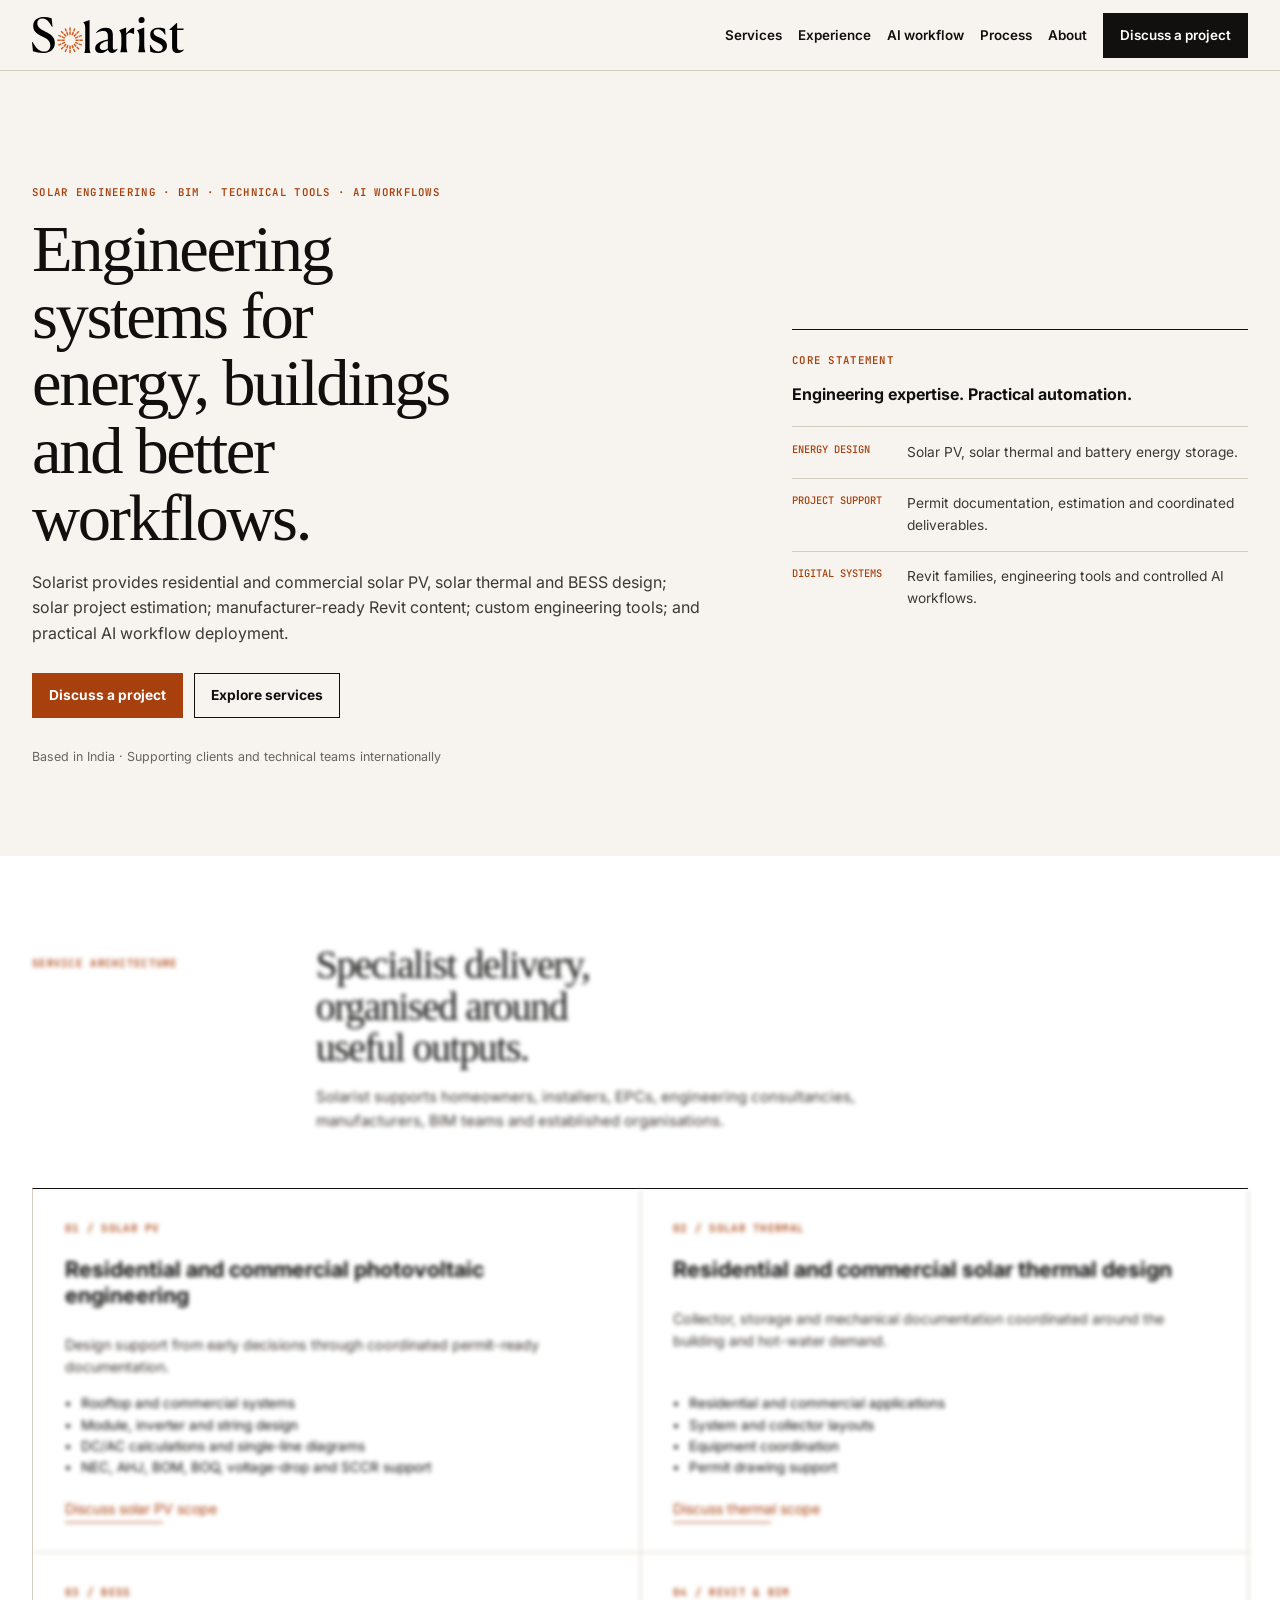
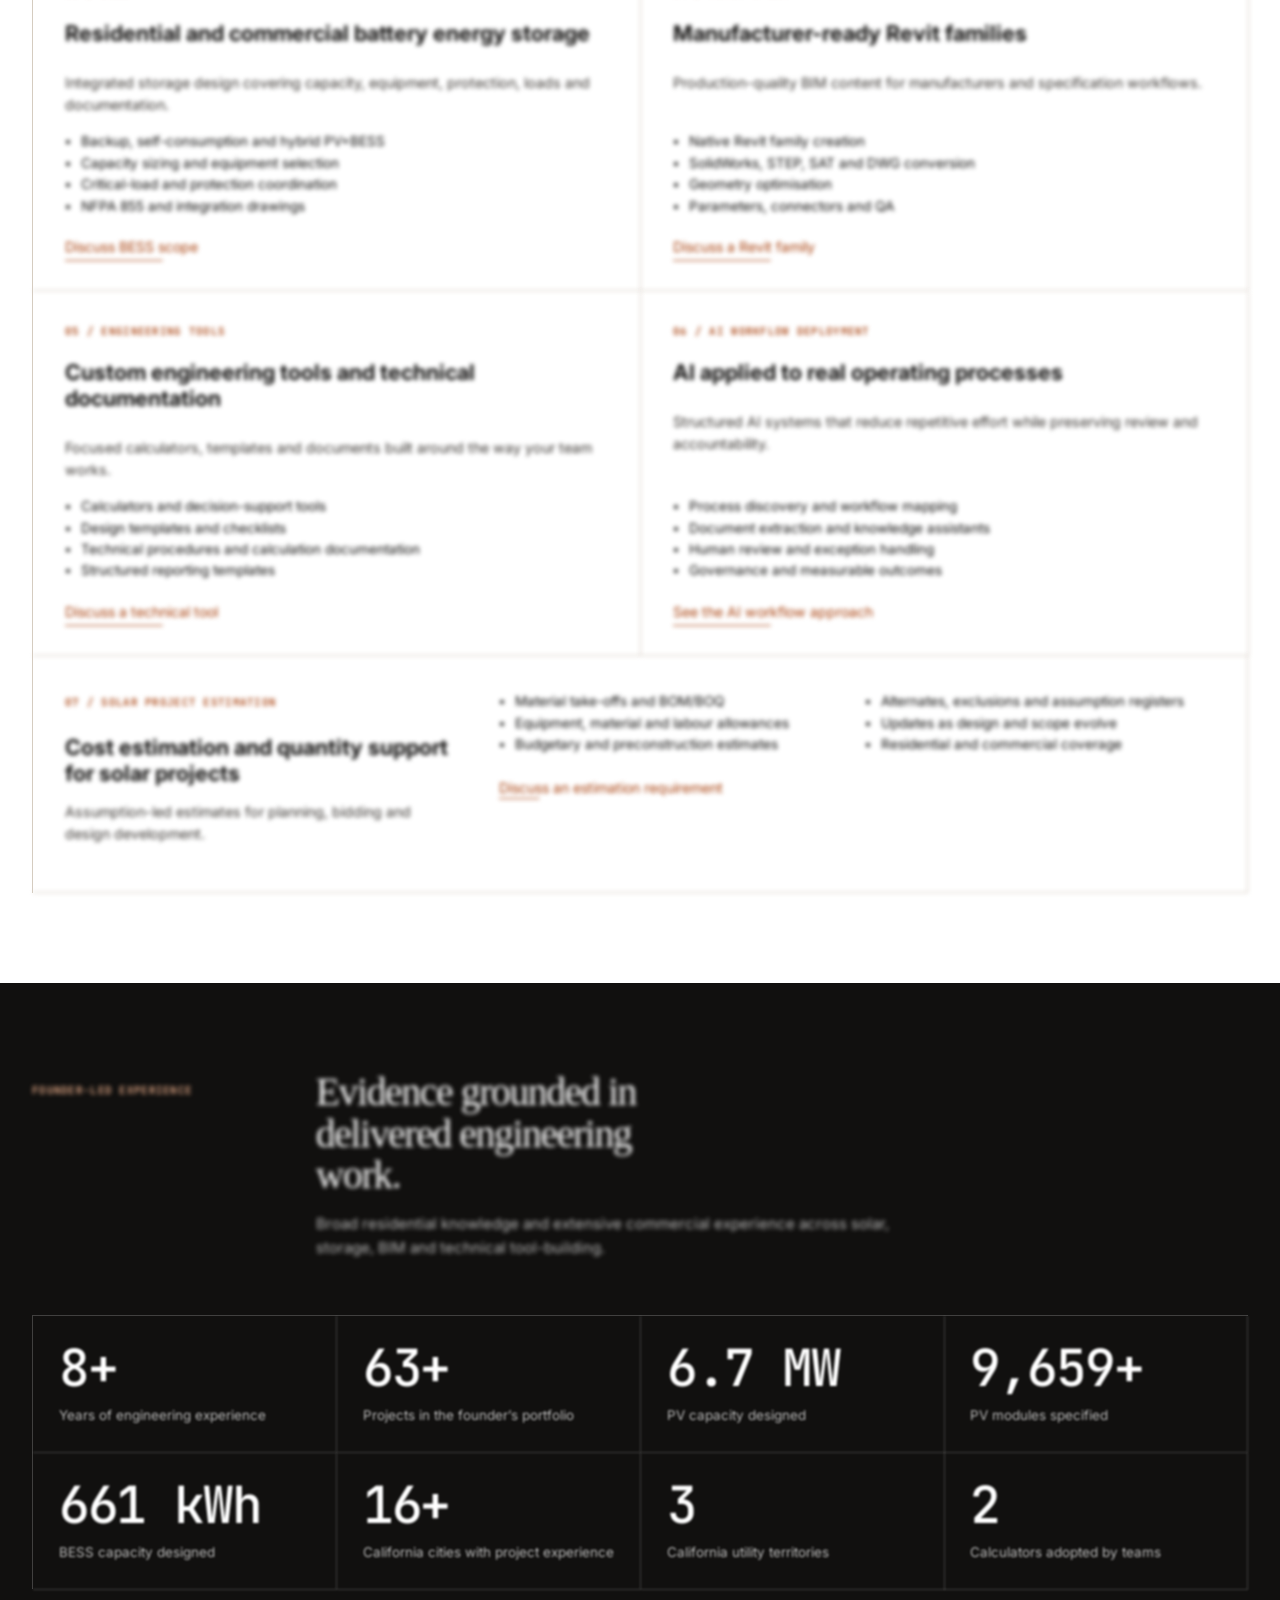
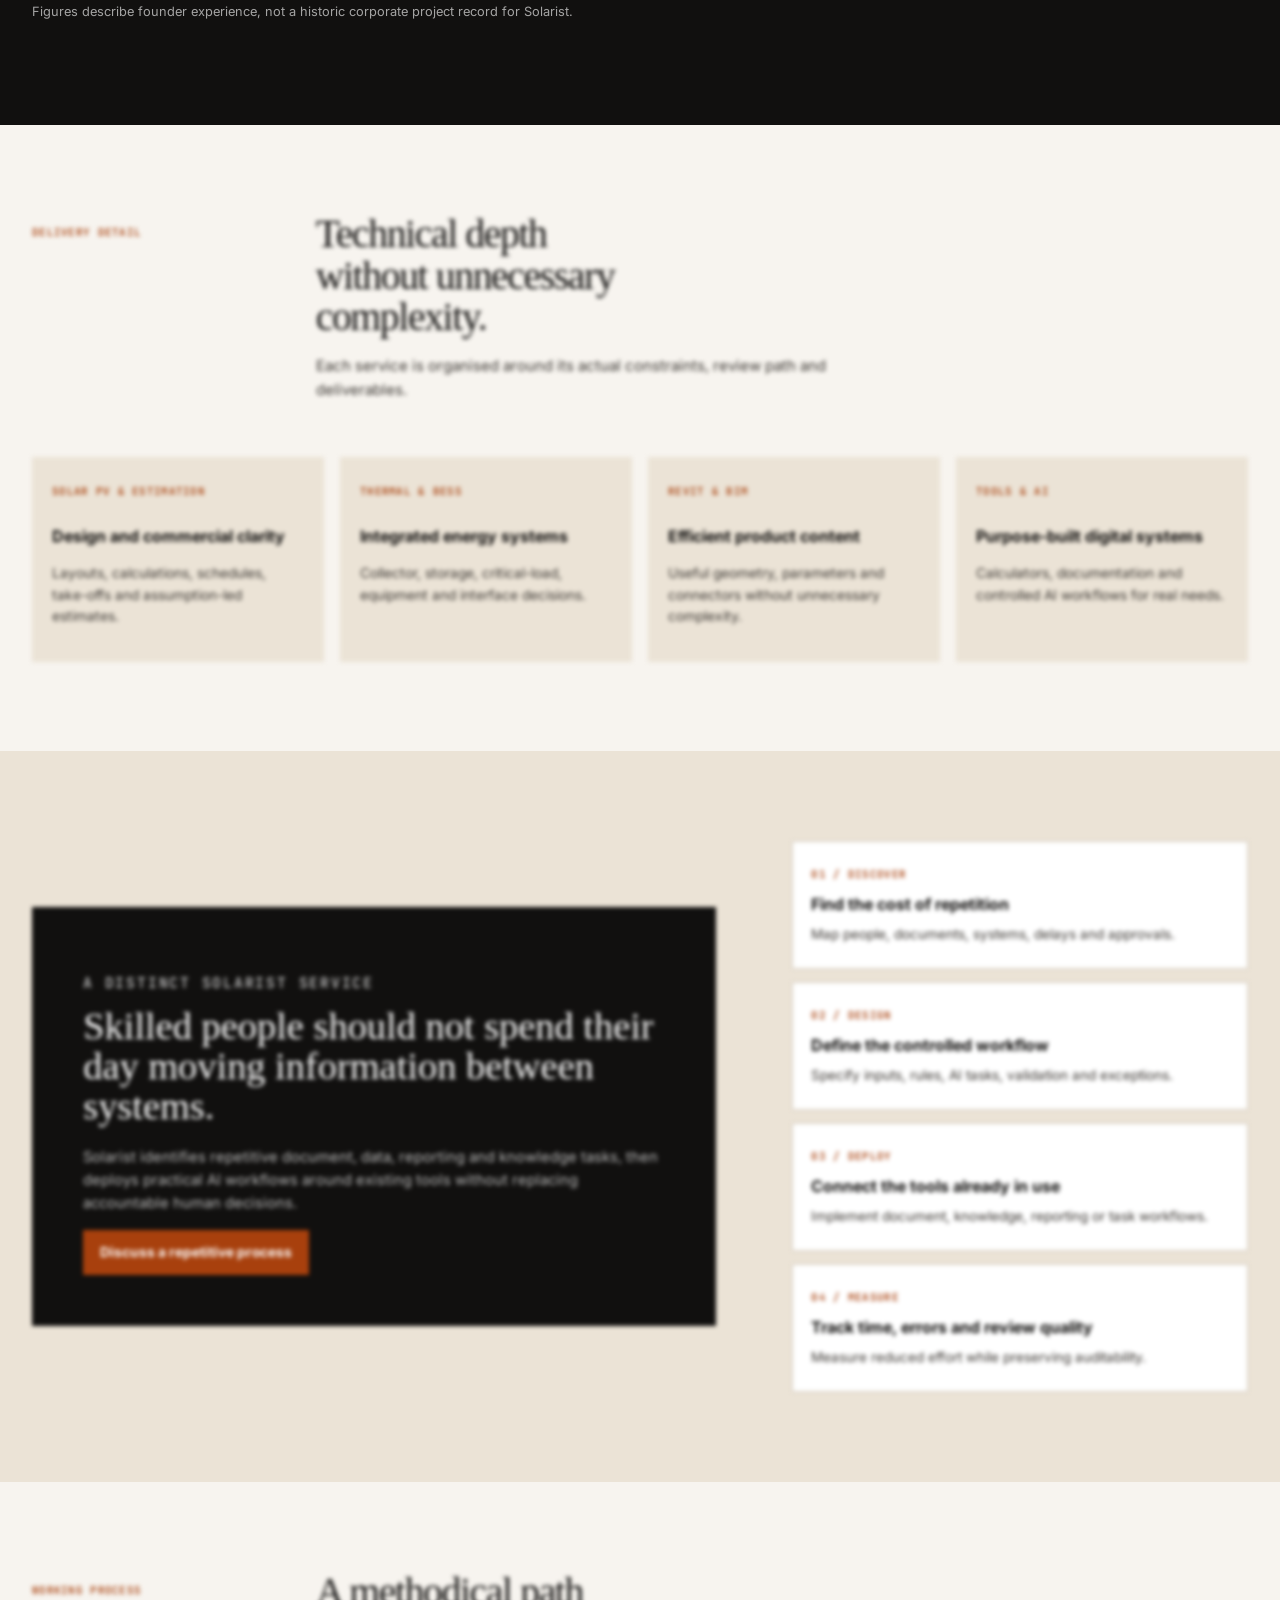
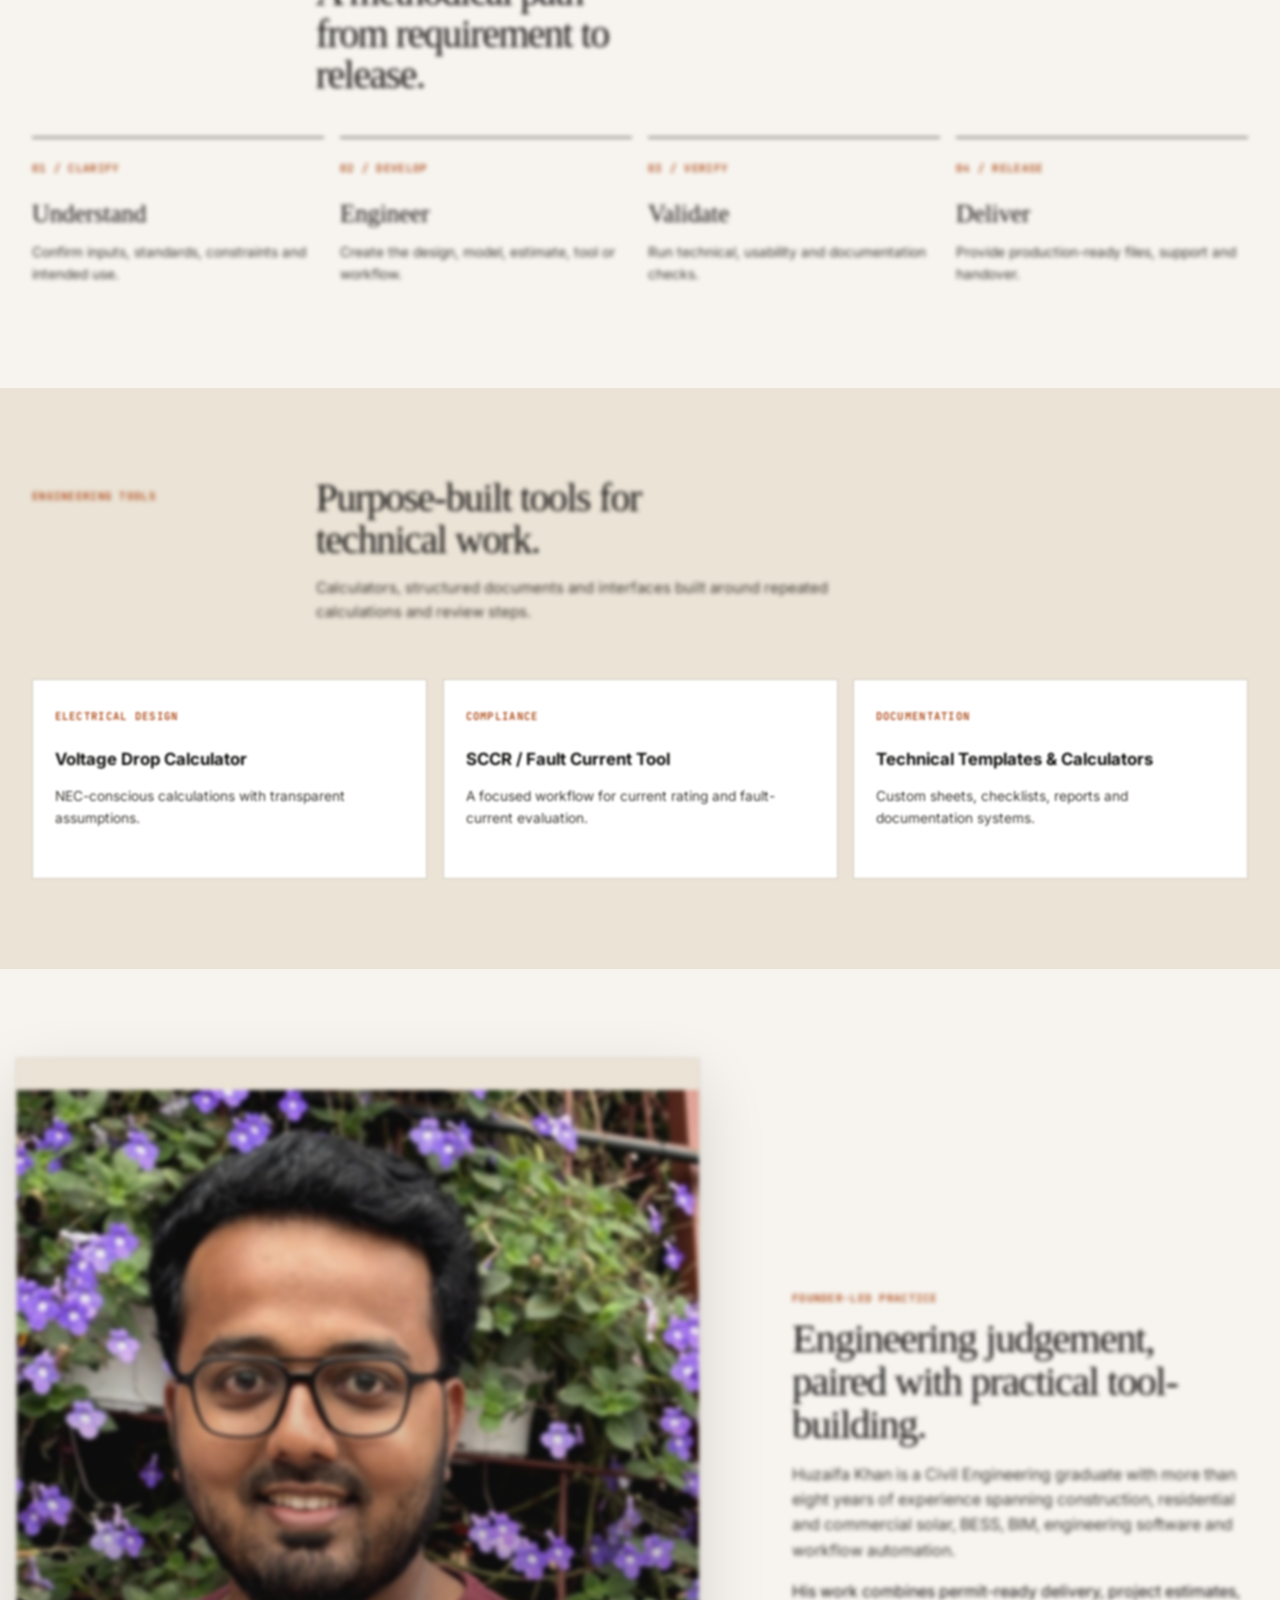
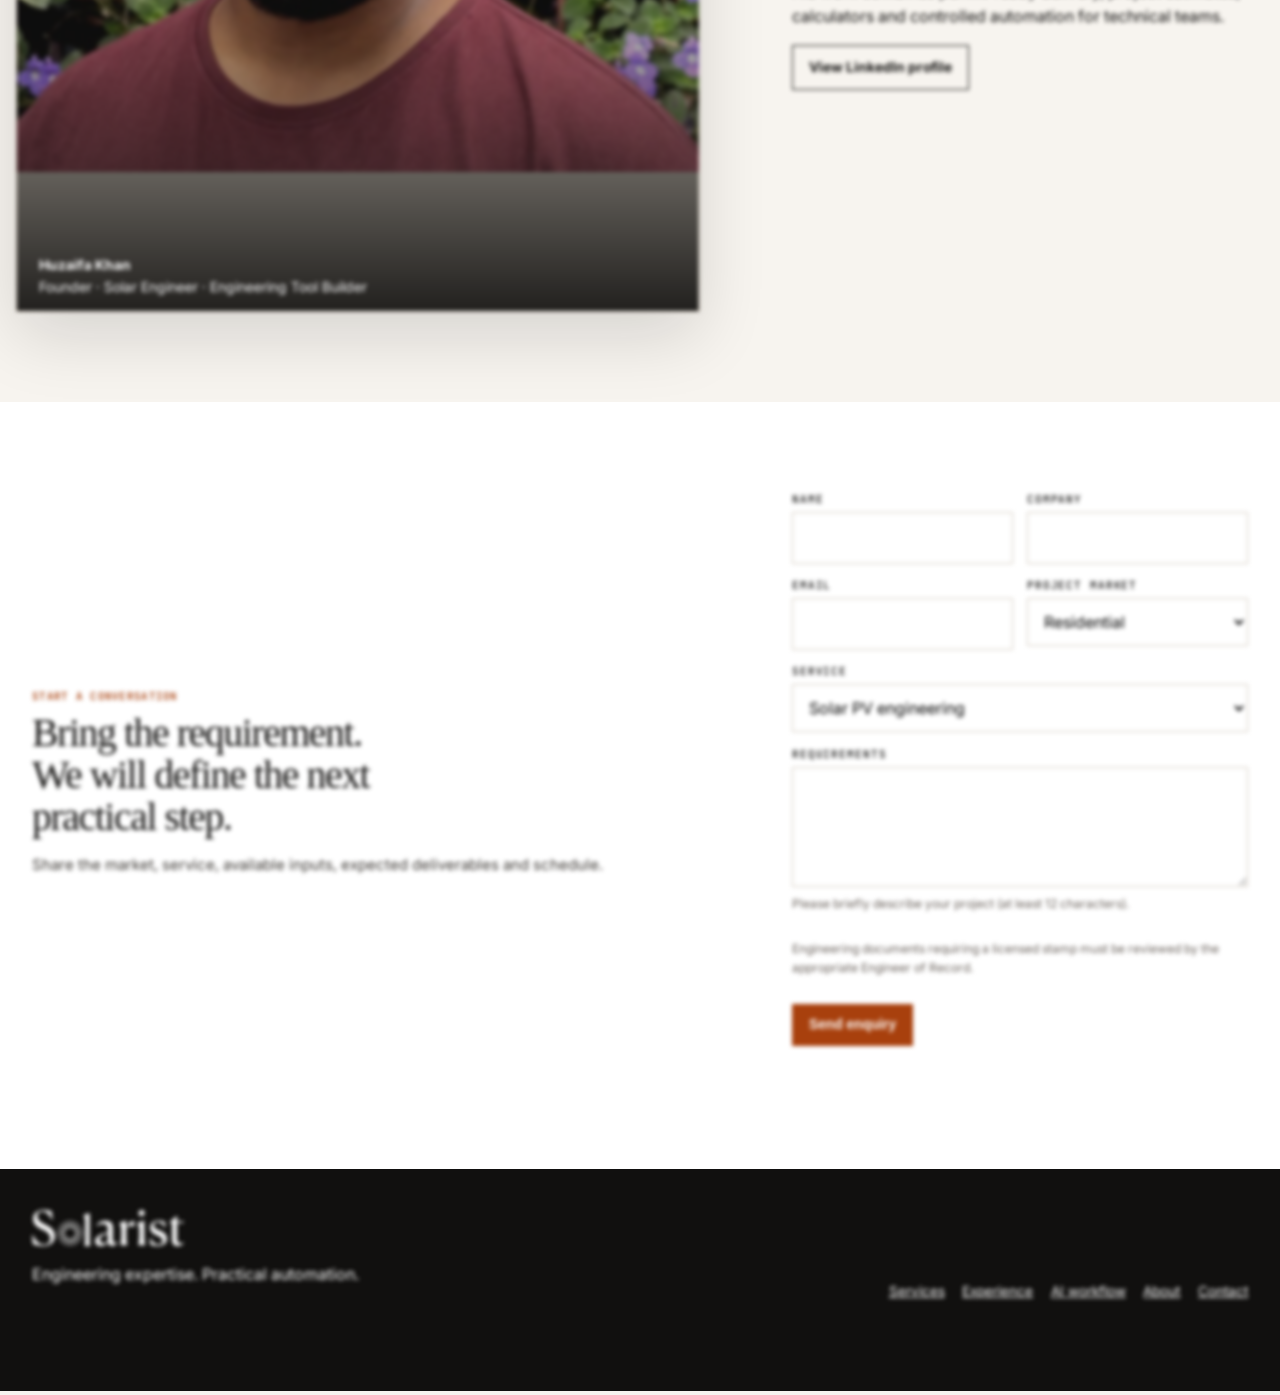
==== commit 9ae38735: "Match enquiry form validation to production Apps Script and explain minimum message length" ====
--- a/index.html
+++ b/index.html
@@ -158,7 +158,7 @@
 @media(max-width:36rem){.enquiry-confirmation{place-items:end center;padding:0}.enquiry-confirmation-card{width:100%;border-radius:12px 12px 0 0;padding:2rem 1.35rem 1.5rem;transform:translate3d(0,100%,0)}.enquiry-confirmation h2{font-size:clamp(2.15rem,13vw,3rem)}.enquiry-confirmation-mark{width:3.6rem;height:3.6rem}}
 @media(prefers-reduced-motion:reduce){.enquiry-confirmation,.enquiry-confirmation-card,.enquiry-confirmation-accent,.enquiry-confirmation-mark,.enquiry-confirmation-symbol,.enquiry-confirmation-progress span,.enquiry-confirmation .button{animation:none!important;transition:none!important}}
 </style>
-</head><body><a class="skip" href="#main">Skip to content</a><header class="site-header" id="header"><div class="shell nav"><a class="brand" href="#top" aria-label="Solarist home"><img src="brand/volume-02/assets/Solarist_Logo_Primary.svg" alt="Solarist"></a><button class="menu" id="menu" aria-expanded="false" aria-controls="navigation">Menu</button><nav class="nav-links" id="navigation" aria-label="Primary"><a href="#services">Services</a><a href="#experience">Experience</a><a href="#automation">AI workflow</a><a href="#process">Process</a><a href="#about">About</a><a class="button primary" href="#contact">Discuss a project</a></nav></div></header><main id="main"><section class="hero" id="top"><div class="shell grid2"><div><p class="eyebrow">Solar engineering · BIM · Technical tools · AI workflows</p><h1>Engineering systems for energy, buildings and better workflows.</h1><p class="lead">Solarist provides residential and commercial solar PV, solar thermal and BESS design; solar project estimation; manufacturer-ready Revit content; custom engineering tools; and practical AI workflow deployment.</p><div class="actions"><a class="button accent" href="#contact">Discuss a project</a><a class="button" href="#services">Explore services</a></div><p class="location">Based in India · Supporting clients and technical teams internationally</p></div><aside class="hero-note"><span class="meta">Core statement</span><strong>Engineering expertise. Practical automation.</strong><div class="cap-row"><span>Energy design</span><p>Solar PV, solar thermal and battery energy storage.</p></div><div class="cap-row"><span>Project support</span><p>Permit documentation, estimation and coordinated deliverables.</p></div><div class="cap-row"><span>Digital systems</span><p>Revit families, engineering tools and controlled AI workflows.</p></div></aside></div></section><section class="services" id="services"><div class="shell"><div class="section-head"><p class="kicker">Service architecture</p><div><h2 class="title">Specialist delivery, organised around useful outputs.</h2><p class="section-copy">Solarist supports homeowners, installers, EPCs, engineering consultancies, manufacturers, BIM teams and established organisations.</p></div></div><div class="service-grid"><article class="card"><span class="meta">01 / Solar PV</span><h3>Residential and commercial photovoltaic engineering</h3><p>Design support from early decisions through coordinated permit-ready documentation.</p><ul><li>Rooftop and commercial systems</li><li>Module, inverter and string design</li><li>DC/AC calculations and single-line diagrams</li><li>NEC, AHJ, BOM, BOQ, voltage-drop and SCCR support</li></ul><a class="text-link" href="#contact">Discuss solar PV scope</a></article><article class="card"><span class="meta">02 / Solar Thermal</span><h3>Residential and commercial solar thermal design</h3><p>Collector, storage and mechanical documentation coordinated around the building and hot-water demand.</p><ul><li>Residential and commercial applications</li><li>System and collector layouts</li><li>Equipment coordination</li><li>Permit drawing support</li></ul><a class="text-link" href="#contact">Discuss thermal scope</a></article><article class="card"><span class="meta">03 / BESS</span><h3>Residential and commercial battery energy storage</h3><p>Integrated storage design covering capacity, equipment, protection, loads and documentation.</p><ul><li>Backup, self-consumption and hybrid PV+BESS</li><li>Capacity sizing and equipment selection</li><li>Critical-load and protection coordination</li><li>NFPA 855 and integration drawings</li></ul><a class="text-link" href="#contact">Discuss BESS scope</a></article><article class="card"><span class="meta">04 / Revit &amp; BIM</span><h3>Manufacturer-ready Revit families</h3><p>Production-quality BIM content for manufacturers and specification workflows.</p><ul><li>Native Revit family creation</li><li>SolidWorks, STEP, SAT and DWG conversion</li><li>Geometry optimisation</li><li>Parameters, connectors and QA</li></ul><a class="text-link" href="#contact">Discuss a Revit family</a></article><article class="card"><span class="meta">05 / Engineering Tools</span><h3>Custom engineering tools and technical documentation</h3><p>Focused calculators, templates and documents built around the way your team works.</p><ul><li>Calculators and decision-support tools</li><li>Design templates and checklists</li><li>Technical procedures and calculation documentation</li><li>Structured reporting templates</li></ul><a class="text-link" href="#contact">Discuss a technical tool</a></article><article class="card"><span class="meta">06 / AI Workflow Deployment</span><h3>AI applied to real operating processes</h3><p>Structured AI systems that reduce repetitive effort while preserving review and accountability.</p><ul><li>Process discovery and workflow mapping</li><li>Document extraction and knowledge assistants</li><li>Human review and exception handling</li><li>Governance and measurable outcomes</li></ul><a class="text-link" href="#automation">See the AI workflow approach</a></article><article class="card wide"><div><span class="meta">07 / Solar Project Estimation</span><h3>Cost estimation and quantity support for solar projects</h3><p>Assumption-led estimates for planning, bidding and design development.</p></div><div><ul><li>Material take-offs and BOM/BOQ</li><li>Equipment, material and labour allowances</li><li>Budgetary and preconstruction estimates</li><li>Alternates, exclusions and assumption registers</li><li>Updates as design and scope evolve</li><li>Residential and commercial coverage</li></ul><a class="text-link" href="#contact">Discuss an estimation requirement</a></div></article></div></div></section><section class="proof" id="experience"><div class="shell"><div class="section-head"><p class="kicker">Founder-led experience</p><div><h2 class="title">Evidence grounded in delivered engineering work.</h2><p class="section-copy">Broad residential knowledge and extensive commercial experience across solar, storage, BIM and technical tool-building.</p></div></div><div class="metrics" id="metrics"><div class="metric"><strong data-count="8" data-suffix="+">8+</strong><span>Years of engineering experience</span></div><div class="metric"><strong data-count="65" data-suffix="+">65+</strong><span>Projects in the founder’s portfolio</span></div><div class="metric"><strong data-count="7.1" data-decimals="1" data-suffix=" MW">7.1 MW</strong><span>PV capacity designed</span></div><div class="metric"><strong data-count="10875" data-group="true" data-suffix="+">10,875+</strong><span>PV modules specified</span></div><div class="metric"><strong data-count="800" data-group="true" data-suffix=" kWh">800 kWh</strong><span>BESS capacity designed</span></div><div class="metric"><strong data-count="20" data-suffix="+">20+</strong><span>California cities with project experience</span></div><div class="metric"><strong data-count="4">4</strong><span>California utility territories</span></div><div class="metric"><strong data-count="3">3</strong><span>Calculators adopted by teams</span></div></div><p class="proof-note">Figures describe founder experience, not a historic corporate project record for Solarist.</p></div></section><section><div class="shell"><div class="section-head"><p class="kicker">Delivery detail</p><div><h2 class="title">Technical depth without unnecessary complexity.</h2><p class="section-copy">Each service is organised around its actual constraints, review path and deliverables.</p></div></div><div class="four"><article class="panel"><span class="meta">Solar PV &amp; estimation</span><h3>Design and commercial clarity</h3><p>Layouts, calculations, schedules, take-offs and assumption-led estimates.</p></article><article class="panel"><span class="meta">Thermal &amp; BESS</span><h3>Integrated energy systems</h3><p>Collector, storage, critical-load, equipment and interface decisions.</p></article><article class="panel"><span class="meta">Revit &amp; BIM</span><h3>Efficient product content</h3><p>Useful geometry, parameters and connectors without unnecessary complexity.</p></article><article class="panel"><span class="meta">Tools &amp; AI</span><h3>Purpose-built digital systems</h3><p>Calculators, documentation and controlled AI workflows for real needs.</p></article></div></div></section><section class="automation" id="automation"><div class="shell grid2"><div class="problem"><p class="kicker">A distinct Solarist service</p><h2>Skilled people should not spend their day moving information between systems.</h2><p>Solarist identifies repetitive document, data, reporting and knowledge tasks, then deploys practical AI workflows around existing tools without replacing accountable human decisions.</p><a class="button accent" href="#contact">Discuss a repetitive process</a></div><div class="ai-list"><article class="ai"><span class="meta">01 / Discover</span><h3>Find the cost of repetition</h3><p>Map people, documents, systems, delays and approvals.</p></article><article class="ai"><span class="meta">02 / Design</span><h3>Define the controlled workflow</h3><p>Specify inputs, rules, AI tasks, validation and exceptions.</p></article><article class="ai"><span class="meta">03 / Deploy</span><h3>Connect the tools already in use</h3><p>Implement document, knowledge, reporting or task workflows.</p></article><article class="ai"><span class="meta">04 / Measure</span><h3>Track time, errors and review quality</h3><p>Measure reduced effort while preserving auditability.</p></article></div></div></section><section id="process"><div class="shell"><div class="section-head"><p class="kicker">Working process</p><div><h2 class="title">A methodical path from requirement to release.</h2></div></div><div class="process"><article class="step"><span class="meta">01 / Clarify</span><h3>Understand</h3><p>Confirm inputs, standards, constraints and intended use.</p></article><article class="step"><span class="meta">02 / Develop</span><h3>Engineer</h3><p>Create the design, model, estimate, tool or workflow.</p></article><article class="step"><span class="meta">03 / Verify</span><h3>Validate</h3><p>Run technical, usability and documentation checks.</p></article><article class="step"><span class="meta">04 / Release</span><h3>Deliver</h3><p>Provide production-ready files, support and handover.</p></article></div></div></section><section class="tools" id="tools"><div class="shell"><div class="section-head"><p class="kicker">Engineering tools</p><div><h2 class="title">Purpose-built tools for technical work.</h2><p class="section-copy">Calculators, structured documents and interfaces built around repeated calculations and review steps.</p></div></div><div class="tools-grid"><article class="tool"><span class="meta">Electrical design</span><h3>Voltage Drop Calculator</h3><p>NEC-conscious calculations with transparent assumptions.</p></article><article class="tool"><span class="meta">Compliance</span><h3>SCCR / Fault Current Tool</h3><p>A focused workflow for current rating and fault-current evaluation.</p></article><article class="tool"><span class="meta">Documentation</span><h3>Technical Templates &amp; Calculators</h3><p>Custom sheets, checklists, reports and documentation systems.</p></article></div></div></section><section id="about"><div class="shell grid2"><div class="portrait" tabindex="0"><div class="portrait-mark" aria-hidden="true">HK</div><div class="portrait-overlay"><strong>Huzaifa Khan</strong><br>Founder · Solar Engineer · Engineering Tool Builder</div></div><div><p class="kicker">Founder-led practice</p><h2 class="display">Engineering judgement, paired with practical tool-building.</h2><p class="lead">Huzaifa Khan is a Civil Engineering graduate with more than eight years of experience spanning construction, residential and commercial solar, BESS, BIM, engineering software and workflow automation.</p><p>His work combines permit-ready delivery, project estimates, calculators and controlled automation for technical teams.</p><a class="button" href="https://www.linkedin.com/in/huzaifarjkhan/" target="_blank" rel="noopener noreferrer">View LinkedIn profile</a></div></div></section><section class="contact" id="contact"><div class="shell grid2"><div><p class="kicker">Start a conversation</p><h2 class="title">Bring the requirement. We will define the next practical step.</h2><p class="section-copy">Share the market, service, available inputs, expected deliverables and schedule.</p></div><form id="solaristEnquiryForm" autocomplete="on" action="https://script.google.com/macros/s/AKfycbz2QghMUkVE-aLRTAjIxoGC-xHk0ArBqOP9a52XqDblG6EVhKaMXDXP1Sf1y2fpfgR3/exec" method="POST" target="solaristSheetSink"><input type="hidden" name="source_url" id="formSourceUrl" value=""><input type="text" name="_honey" tabindex="-1" autocomplete="off" aria-hidden="true" style="position:absolute;left:-9999px;width:1px;height:1px;opacity:0"><div class="field"><label for="name">Name</label><input id="name" name="name" autocomplete="name" autocapitalize="words" required></div><div class="field"><label for="company">Company</label><input id="company" name="company" autocomplete="organization" autocapitalize="words"></div><div class="field"><label for="email">Email</label><input id="email" name="email" type="email" autocomplete="email" inputmode="email" autocapitalize="none" spellcheck="false" required></div><div class="field"><label for="market">Project market</label><select id="market" name="project_market" autocomplete="on"><option>Residential</option><option>Commercial</option><option>Manufacturer / product</option><option>Internal company workflow</option><option>Not sure yet</option></select></div><div class="field full"><label for="service">Service</label><select id="service" name="service" autocomplete="on"><option>Solar PV engineering</option><option>Solar thermal design</option><option>BESS engineering</option><option>Revit family / BIM content</option><option>Engineering tools / technical documentation</option><option>AI workflow deployment</option><option>Solar project estimation</option><option>Other technical enquiry</option></select></div><div class="field full"><label for="message">Requirements</label><textarea id="message" name="message" autocomplete="on" autocapitalize="sentences" spellcheck="true" required></textarea></div><div class="field full" id="solaristTurnstileField" hidden style="display:none"><div id="solaristTurnstileWidget" data-sitekey=""></div><p class="form-note" id="solaristTurnstileStatus" role="status" aria-live="polite">Verification is required before sending your enquiry.</p></div><p class="form-note">Engineering documents requiring a licensed stamp must be reviewed by the appropriate Engineer of Record.</p><button class="button accent submit" type="submit">Send enquiry</button></form></div></section></main><footer><div class="shell"><div class="footer-grid"><div><img class="footer-logo" src="brand/volume-02/assets/Solarist_Logo_Primary.svg" alt="Solarist"><p>Engineering expertise. Practical automation.</p></div><nav class="footer-links" aria-label="Footer"><a href="#services">Services</a><a href="#experience">Experience</a><a href="#automation">AI workflow</a><a href="#about">About</a><a href="#contact">Contact</a></nav></div><div class="footer-bottom"><span>© 2026 Solarist. Founder-led engineering and automation practice.</span><span>Based in India · Working internationally</span></div></div></footer><script>
+</head><body><a class="skip" href="#main">Skip to content</a><header class="site-header" id="header"><div class="shell nav"><a class="brand" href="#top" aria-label="Solarist home"><img src="brand/volume-02/assets/Solarist_Logo_Primary.svg" alt="Solarist"></a><button class="menu" id="menu" aria-expanded="false" aria-controls="navigation">Menu</button><nav class="nav-links" id="navigation" aria-label="Primary"><a href="#services">Services</a><a href="#experience">Experience</a><a href="#automation">AI workflow</a><a href="#process">Process</a><a href="#about">About</a><a class="button primary" href="#contact">Discuss a project</a></nav></div></header><main id="main"><section class="hero" id="top"><div class="shell grid2"><div><p class="eyebrow">Solar engineering · BIM · Technical tools · AI workflows</p><h1>Engineering systems for energy, buildings and better workflows.</h1><p class="lead">Solarist provides residential and commercial solar PV, solar thermal and BESS design; solar project estimation; manufacturer-ready Revit content; custom engineering tools; and practical AI workflow deployment.</p><div class="actions"><a class="button accent" href="#contact">Discuss a project</a><a class="button" href="#services">Explore services</a></div><p class="location">Based in India · Supporting clients and technical teams internationally</p></div><aside class="hero-note"><span class="meta">Core statement</span><strong>Engineering expertise. Practical automation.</strong><div class="cap-row"><span>Energy design</span><p>Solar PV, solar thermal and battery energy storage.</p></div><div class="cap-row"><span>Project support</span><p>Permit documentation, estimation and coordinated deliverables.</p></div><div class="cap-row"><span>Digital systems</span><p>Revit families, engineering tools and controlled AI workflows.</p></div></aside></div></section><section class="services" id="services"><div class="shell"><div class="section-head"><p class="kicker">Service architecture</p><div><h2 class="title">Specialist delivery, organised around useful outputs.</h2><p class="section-copy">Solarist supports homeowners, installers, EPCs, engineering consultancies, manufacturers, BIM teams and established organisations.</p></div></div><div class="service-grid"><article class="card"><span class="meta">01 / Solar PV</span><h3>Residential and commercial photovoltaic engineering</h3><p>Design support from early decisions through coordinated permit-ready documentation.</p><ul><li>Rooftop and commercial systems</li><li>Module, inverter and string design</li><li>DC/AC calculations and single-line diagrams</li><li>NEC, AHJ, BOM, BOQ, voltage-drop and SCCR support</li></ul><a class="text-link" href="#contact">Discuss solar PV scope</a></article><article class="card"><span class="meta">02 / Solar Thermal</span><h3>Residential and commercial solar thermal design</h3><p>Collector, storage and mechanical documentation coordinated around the building and hot-water demand.</p><ul><li>Residential and commercial applications</li><li>System and collector layouts</li><li>Equipment coordination</li><li>Permit drawing support</li></ul><a class="text-link" href="#contact">Discuss thermal scope</a></article><article class="card"><span class="meta">03 / BESS</span><h3>Residential and commercial battery energy storage</h3><p>Integrated storage design covering capacity, equipment, protection, loads and documentation.</p><ul><li>Backup, self-consumption and hybrid PV+BESS</li><li>Capacity sizing and equipment selection</li><li>Critical-load and protection coordination</li><li>NFPA 855 and integration drawings</li></ul><a class="text-link" href="#contact">Discuss BESS scope</a></article><article class="card"><span class="meta">04 / Revit &amp; BIM</span><h3>Manufacturer-ready Revit families</h3><p>Production-quality BIM content for manufacturers and specification workflows.</p><ul><li>Native Revit family creation</li><li>SolidWorks, STEP, SAT and DWG conversion</li><li>Geometry optimisation</li><li>Parameters, connectors and QA</li></ul><a class="text-link" href="#contact">Discuss a Revit family</a></article><article class="card"><span class="meta">05 / Engineering Tools</span><h3>Custom engineering tools and technical documentation</h3><p>Focused calculators, templates and documents built around the way your team works.</p><ul><li>Calculators and decision-support tools</li><li>Design templates and checklists</li><li>Technical procedures and calculation documentation</li><li>Structured reporting templates</li></ul><a class="text-link" href="#contact">Discuss a technical tool</a></article><article class="card"><span class="meta">06 / AI Workflow Deployment</span><h3>AI applied to real operating processes</h3><p>Structured AI systems that reduce repetitive effort while preserving review and accountability.</p><ul><li>Process discovery and workflow mapping</li><li>Document extraction and knowledge assistants</li><li>Human review and exception handling</li><li>Governance and measurable outcomes</li></ul><a class="text-link" href="#automation">See the AI workflow approach</a></article><article class="card wide"><div><span class="meta">07 / Solar Project Estimation</span><h3>Cost estimation and quantity support for solar projects</h3><p>Assumption-led estimates for planning, bidding and design development.</p></div><div><ul><li>Material take-offs and BOM/BOQ</li><li>Equipment, material and labour allowances</li><li>Budgetary and preconstruction estimates</li><li>Alternates, exclusions and assumption registers</li><li>Updates as design and scope evolve</li><li>Residential and commercial coverage</li></ul><a class="text-link" href="#contact">Discuss an estimation requirement</a></div></article></div></div></section><section class="proof" id="experience"><div class="shell"><div class="section-head"><p class="kicker">Founder-led experience</p><div><h2 class="title">Evidence grounded in delivered engineering work.</h2><p class="section-copy">Broad residential knowledge and extensive commercial experience across solar, storage, BIM and technical tool-building.</p></div></div><div class="metrics" id="metrics"><div class="metric"><strong data-count="8" data-suffix="+">8+</strong><span>Years of engineering experience</span></div><div class="metric"><strong data-count="65" data-suffix="+">65+</strong><span>Projects in the founder’s portfolio</span></div><div class="metric"><strong data-count="7.1" data-decimals="1" data-suffix=" MW">7.1 MW</strong><span>PV capacity designed</span></div><div class="metric"><strong data-count="10875" data-group="true" data-suffix="+">10,875+</strong><span>PV modules specified</span></div><div class="metric"><strong data-count="800" data-group="true" data-suffix=" kWh">800 kWh</strong><span>BESS capacity designed</span></div><div class="metric"><strong data-count="20" data-suffix="+">20+</strong><span>California cities with project experience</span></div><div class="metric"><strong data-count="4">4</strong><span>California utility territories</span></div><div class="metric"><strong data-count="3">3</strong><span>Calculators adopted by teams</span></div></div><p class="proof-note">Figures describe founder experience, not a historic corporate project record for Solarist.</p></div></section><section><div class="shell"><div class="section-head"><p class="kicker">Delivery detail</p><div><h2 class="title">Technical depth without unnecessary complexity.</h2><p class="section-copy">Each service is organised around its actual constraints, review path and deliverables.</p></div></div><div class="four"><article class="panel"><span class="meta">Solar PV &amp; estimation</span><h3>Design and commercial clarity</h3><p>Layouts, calculations, schedules, take-offs and assumption-led estimates.</p></article><article class="panel"><span class="meta">Thermal &amp; BESS</span><h3>Integrated energy systems</h3><p>Collector, storage, critical-load, equipment and interface decisions.</p></article><article class="panel"><span class="meta">Revit &amp; BIM</span><h3>Efficient product content</h3><p>Useful geometry, parameters and connectors without unnecessary complexity.</p></article><article class="panel"><span class="meta">Tools &amp; AI</span><h3>Purpose-built digital systems</h3><p>Calculators, documentation and controlled AI workflows for real needs.</p></article></div></div></section><section class="automation" id="automation"><div class="shell grid2"><div class="problem"><p class="kicker">A distinct Solarist service</p><h2>Skilled people should not spend their day moving information between systems.</h2><p>Solarist identifies repetitive document, data, reporting and knowledge tasks, then deploys practical AI workflows around existing tools without replacing accountable human decisions.</p><a class="button accent" href="#contact">Discuss a repetitive process</a></div><div class="ai-list"><article class="ai"><span class="meta">01 / Discover</span><h3>Find the cost of repetition</h3><p>Map people, documents, systems, delays and approvals.</p></article><article class="ai"><span class="meta">02 / Design</span><h3>Define the controlled workflow</h3><p>Specify inputs, rules, AI tasks, validation and exceptions.</p></article><article class="ai"><span class="meta">03 / Deploy</span><h3>Connect the tools already in use</h3><p>Implement document, knowledge, reporting or task workflows.</p></article><article class="ai"><span class="meta">04 / Measure</span><h3>Track time, errors and review quality</h3><p>Measure reduced effort while preserving auditability.</p></article></div></div></section><section id="process"><div class="shell"><div class="section-head"><p class="kicker">Working process</p><div><h2 class="title">A methodical path from requirement to release.</h2></div></div><div class="process"><article class="step"><span class="meta">01 / Clarify</span><h3>Understand</h3><p>Confirm inputs, standards, constraints and intended use.</p></article><article class="step"><span class="meta">02 / Develop</span><h3>Engineer</h3><p>Create the design, model, estimate, tool or workflow.</p></article><article class="step"><span class="meta">03 / Verify</span><h3>Validate</h3><p>Run technical, usability and documentation checks.</p></article><article class="step"><span class="meta">04 / Release</span><h3>Deliver</h3><p>Provide production-ready files, support and handover.</p></article></div></div></section><section class="tools" id="tools"><div class="shell"><div class="section-head"><p class="kicker">Engineering tools</p><div><h2 class="title">Purpose-built tools for technical work.</h2><p class="section-copy">Calculators, structured documents and interfaces built around repeated calculations and review steps.</p></div></div><div class="tools-grid"><article class="tool"><span class="meta">Electrical design</span><h3>Voltage Drop Calculator</h3><p>NEC-conscious calculations with transparent assumptions.</p></article><article class="tool"><span class="meta">Compliance</span><h3>SCCR / Fault Current Tool</h3><p>A focused workflow for current rating and fault-current evaluation.</p></article><article class="tool"><span class="meta">Documentation</span><h3>Technical Templates &amp; Calculators</h3><p>Custom sheets, checklists, reports and documentation systems.</p></article></div></div></section><section id="about"><div class="shell grid2"><div class="portrait" tabindex="0"><div class="portrait-mark" aria-hidden="true">HK</div><div class="portrait-overlay"><strong>Huzaifa Khan</strong><br>Founder · Solar Engineer · Engineering Tool Builder</div></div><div><p class="kicker">Founder-led practice</p><h2 class="display">Engineering judgement, paired with practical tool-building.</h2><p class="lead">Huzaifa Khan is a Civil Engineering graduate with more than eight years of experience spanning construction, residential and commercial solar, BESS, BIM, engineering software and workflow automation.</p><p>His work combines permit-ready delivery, project estimates, calculators and controlled automation for technical teams.</p><a class="button" href="https://www.linkedin.com/in/huzaifarjkhan/" target="_blank" rel="noopener noreferrer">View LinkedIn profile</a></div></div></section><section class="contact" id="contact"><div class="shell grid2"><div><p class="kicker">Start a conversation</p><h2 class="title">Bring the requirement. We will define the next practical step.</h2><p class="section-copy">Share the market, service, available inputs, expected deliverables and schedule.</p></div><form id="solaristEnquiryForm" autocomplete="on" action="https://script.google.com/macros/s/AKfycbz2QghMUkVE-aLRTAjIxoGC-xHk0ArBqOP9a52XqDblG6EVhKaMXDXP1Sf1y2fpfgR3/exec" method="POST" target="solaristSheetSink"><input type="hidden" name="source_url" id="formSourceUrl" value=""><input type="text" name="_honey" tabindex="-1" autocomplete="off" aria-hidden="true" style="position:absolute;left:-9999px;width:1px;height:1px;opacity:0"><div class="field"><label for="name">Name</label><input id="name" name="name" autocomplete="name" autocapitalize="words" required></div><div class="field"><label for="company">Company</label><input id="company" name="company" autocomplete="organization" autocapitalize="words"></div><div class="field"><label for="email">Email</label><input id="email" name="email" type="email" autocomplete="email" inputmode="email" autocapitalize="none" spellcheck="false" required></div><div class="field"><label for="market">Project market</label><select id="market" name="project_market" autocomplete="on"><option>Residential</option><option>Commercial</option><option>Manufacturer / product</option><option>Internal company workflow</option><option>Not sure yet</option></select></div><div class="field full"><label for="service">Service</label><select id="service" name="service" autocomplete="on"><option>Solar PV engineering</option><option>Solar thermal design</option><option>BESS engineering</option><option>Revit family / BIM content</option><option>Engineering tools / technical documentation</option><option>AI workflow deployment</option><option>Solar project estimation</option><option>Other technical enquiry</option></select></div><div class="field full"><label for="message">Requirements</label><textarea id="message" name="message" autocomplete="on" autocapitalize="sentences" spellcheck="true" minlength="12" maxlength="5000" aria-describedby="solaristMessageHelp" required></textarea><small id="solaristMessageHelp" style="color:var(--sol-text-muted);font-size:.76rem">Please briefly describe your project (at least 12 characters).</small></div><div class="field full" id="solaristTurnstileField" hidden style="display:none"><div id="solaristTurnstileWidget" data-sitekey=""></div><p class="form-note" id="solaristTurnstileStatus" role="status" aria-live="polite">Verification is required before sending your enquiry.</p></div><p class="form-note">Engineering documents requiring a licensed stamp must be reviewed by the appropriate Engineer of Record.</p><button class="button accent submit" type="submit">Send enquiry</button></form></div></section></main><footer><div class="shell"><div class="footer-grid"><div><img class="footer-logo" src="brand/volume-02/assets/Solarist_Logo_Primary.svg" alt="Solarist"><p>Engineering expertise. Practical automation.</p></div><nav class="footer-links" aria-label="Footer"><a href="#services">Services</a><a href="#experience">Experience</a><a href="#automation">AI workflow</a><a href="#about">About</a><a href="#contact">Contact</a></nav></div><div class="footer-bottom"><span>© 2026 Solarist. Founder-led engineering and automation practice.</span><span>Based in India · Working internationally</span></div></div></footer><script>
 const h=document.getElementById('header'),m=document.getElementById('menu'),n=document.getElementById('navigation');m.onclick=()=>{const o=h.classList.toggle('open');m.setAttribute('aria-expanded',o);m.textContent=o?'Close':'Menu'};n.querySelectorAll('a').forEach(a=>a.onclick=()=>{h.classList.remove('open');m.setAttribute('aria-expanded','false');m.textContent='Menu'});const c=[...document.querySelectorAll('[data-count]')],reduced=matchMedia('(prefers-reduced-motion: reduce)').matches;function fmt(e,v){const d=+(e.dataset.decimals||0),g=e.dataset.group==='true',s=e.dataset.suffix||'';e.textContent=new Intl.NumberFormat('en-US',{minimumFractionDigits:d,maximumFractionDigits:d,useGrouping:g}).format(v)+s}function run(e,i){const t=+e.dataset.count,start=performance.now()+i*65,d=1150+Math.min(i,4)*110;fmt(e,0);function f(now){if(now<start)return requestAnimationFrame(f);const p=Math.min((now-start)/d,1),x=1-Math.pow(1-p,3);fmt(e,t*x);p<1?requestAnimationFrame(f):fmt(e,t)}requestAnimationFrame(f)}if(!reduced&&'IntersectionObserver'in window){let done=false,o=new IntersectionObserver(es=>{if(!done&&es.some(e=>e.isIntersecting)){done=true;c.forEach(run);o.disconnect()}},{threshold:.25});o.observe(document.getElementById('metrics'))}
 </script>
 <script id="solarist-motion-script-v1">
